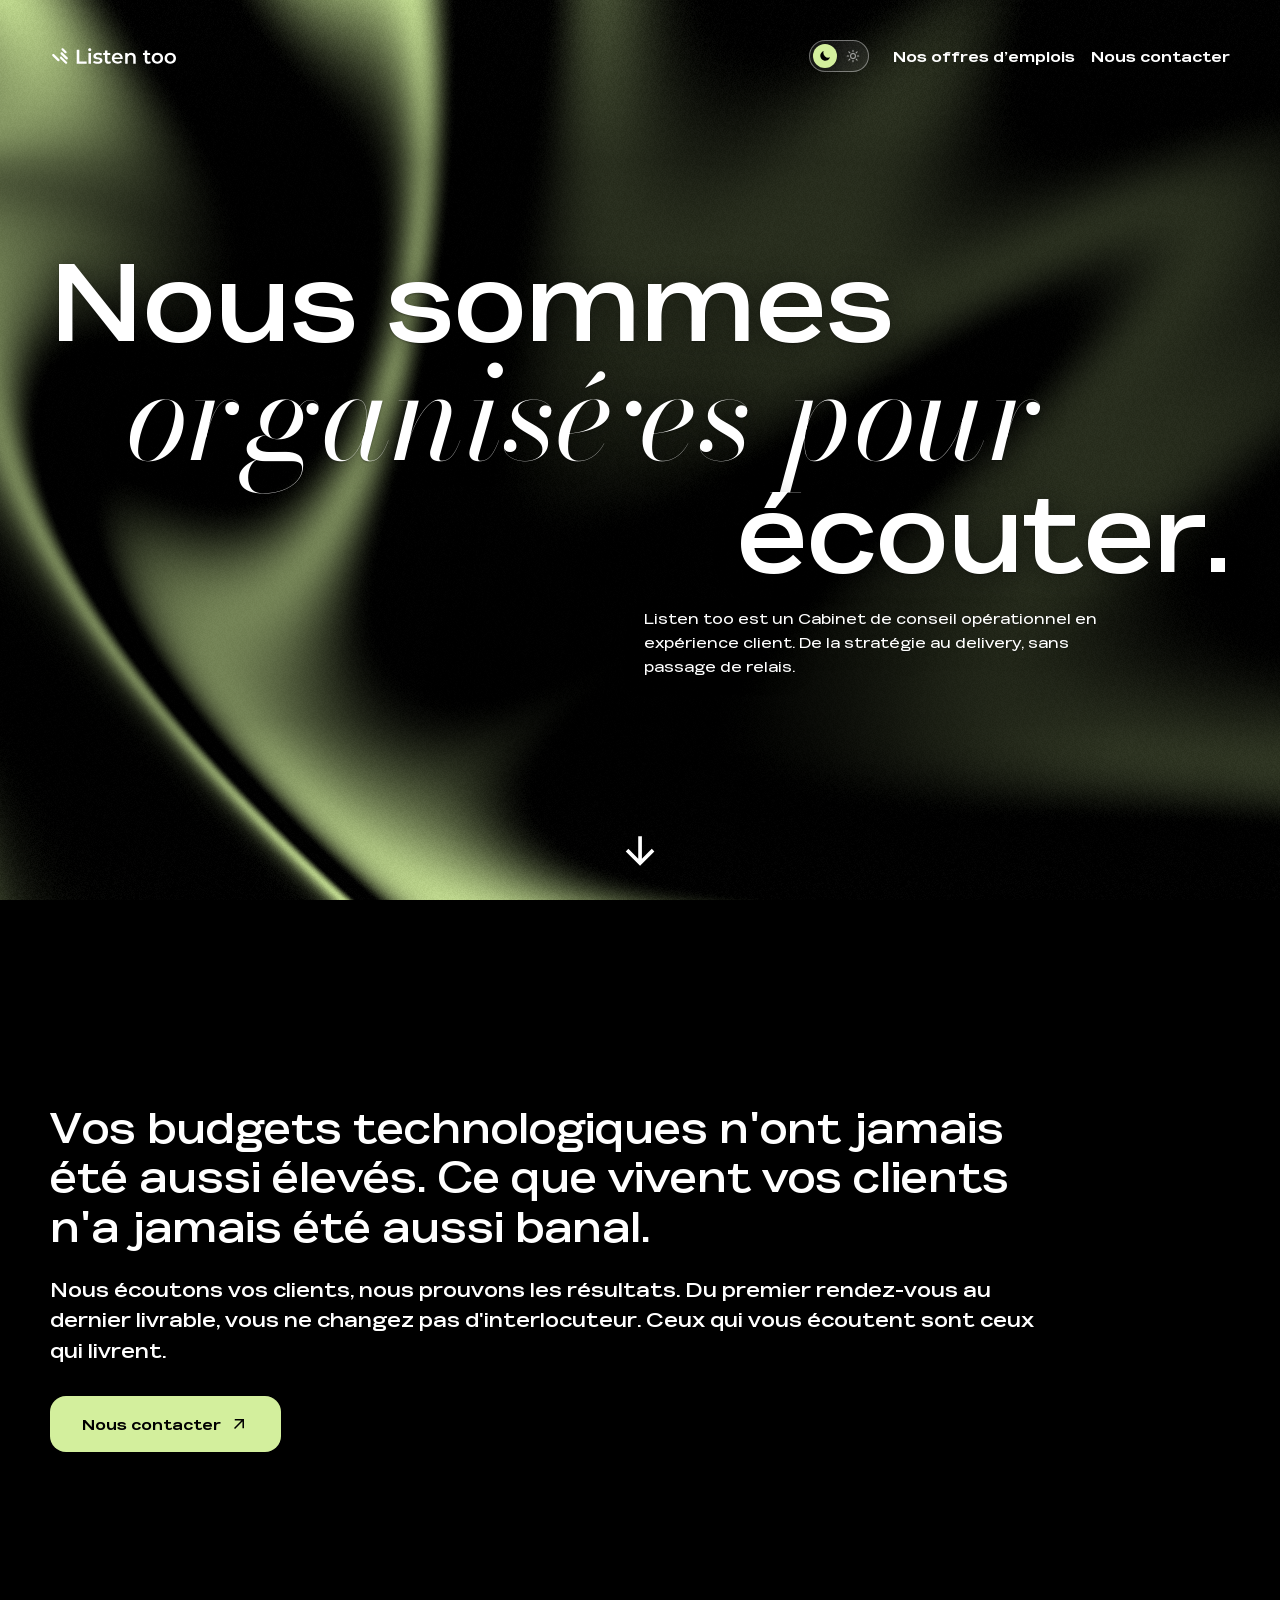
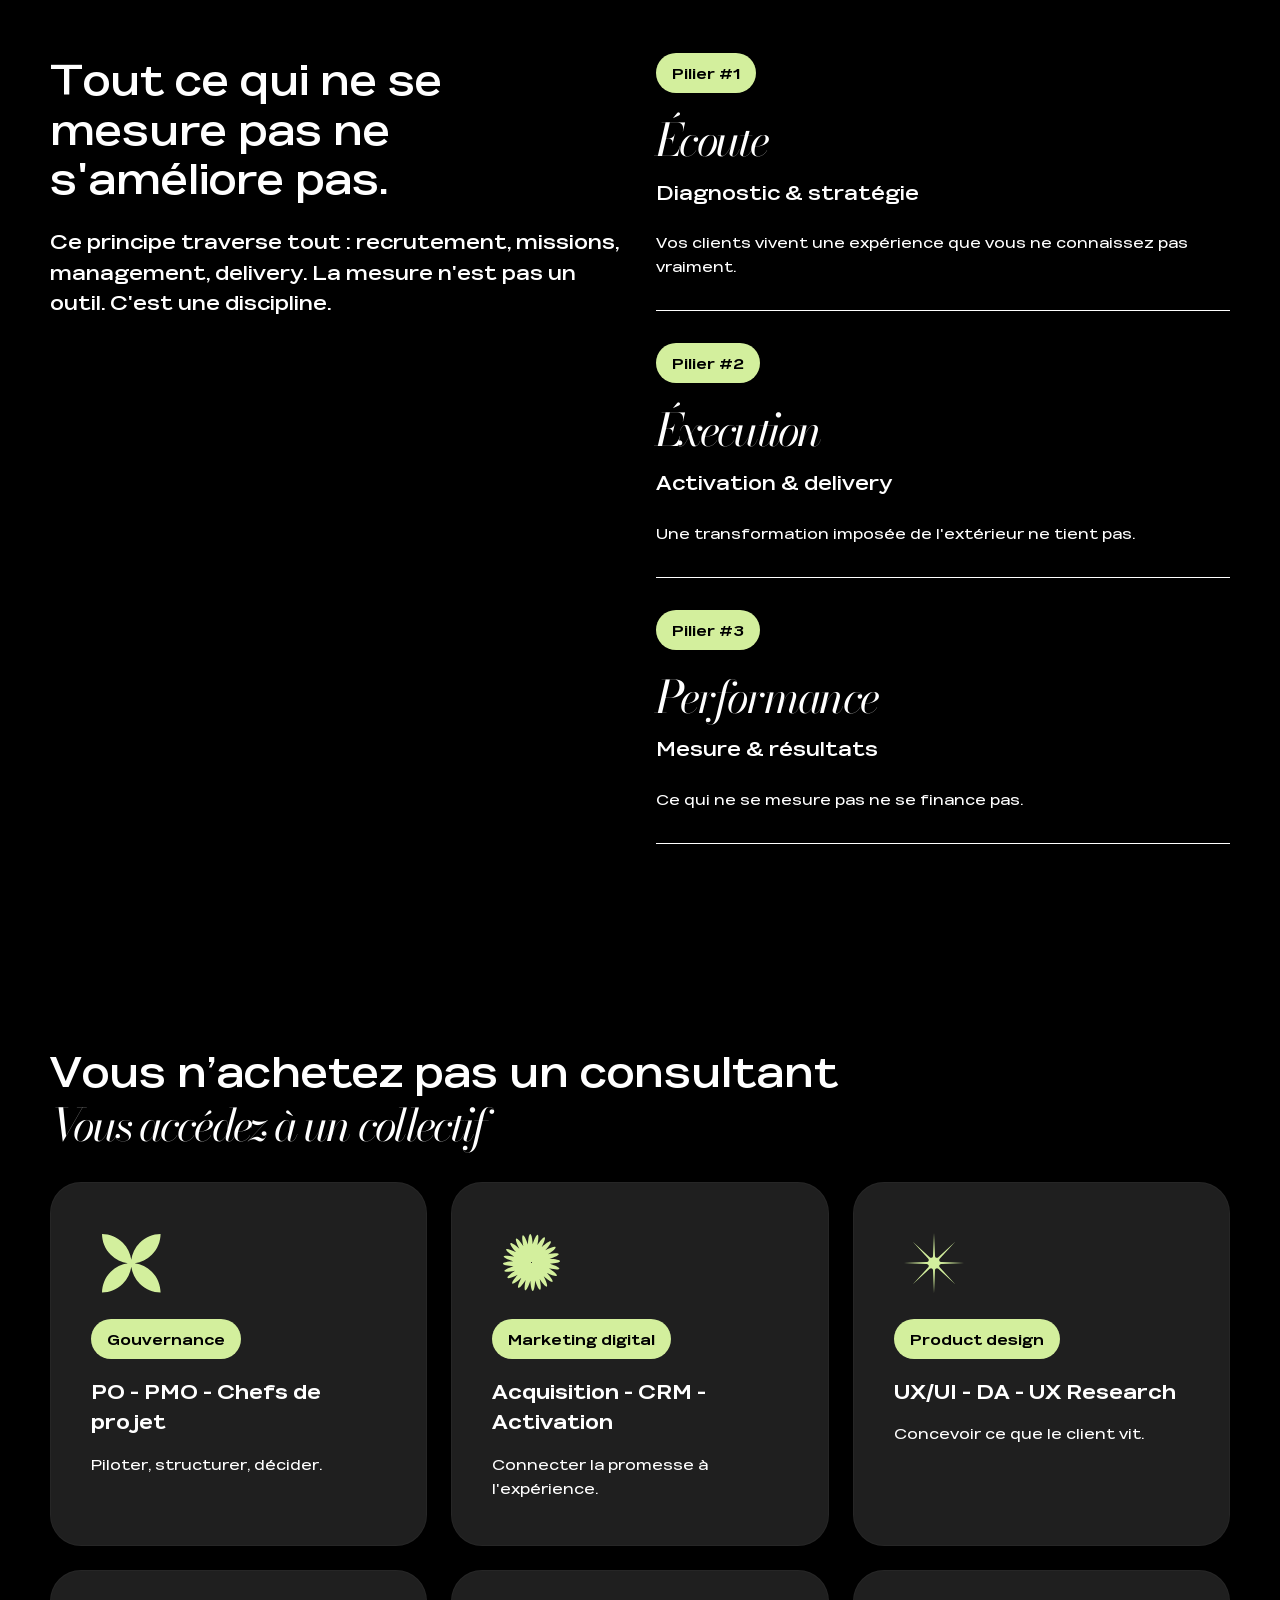
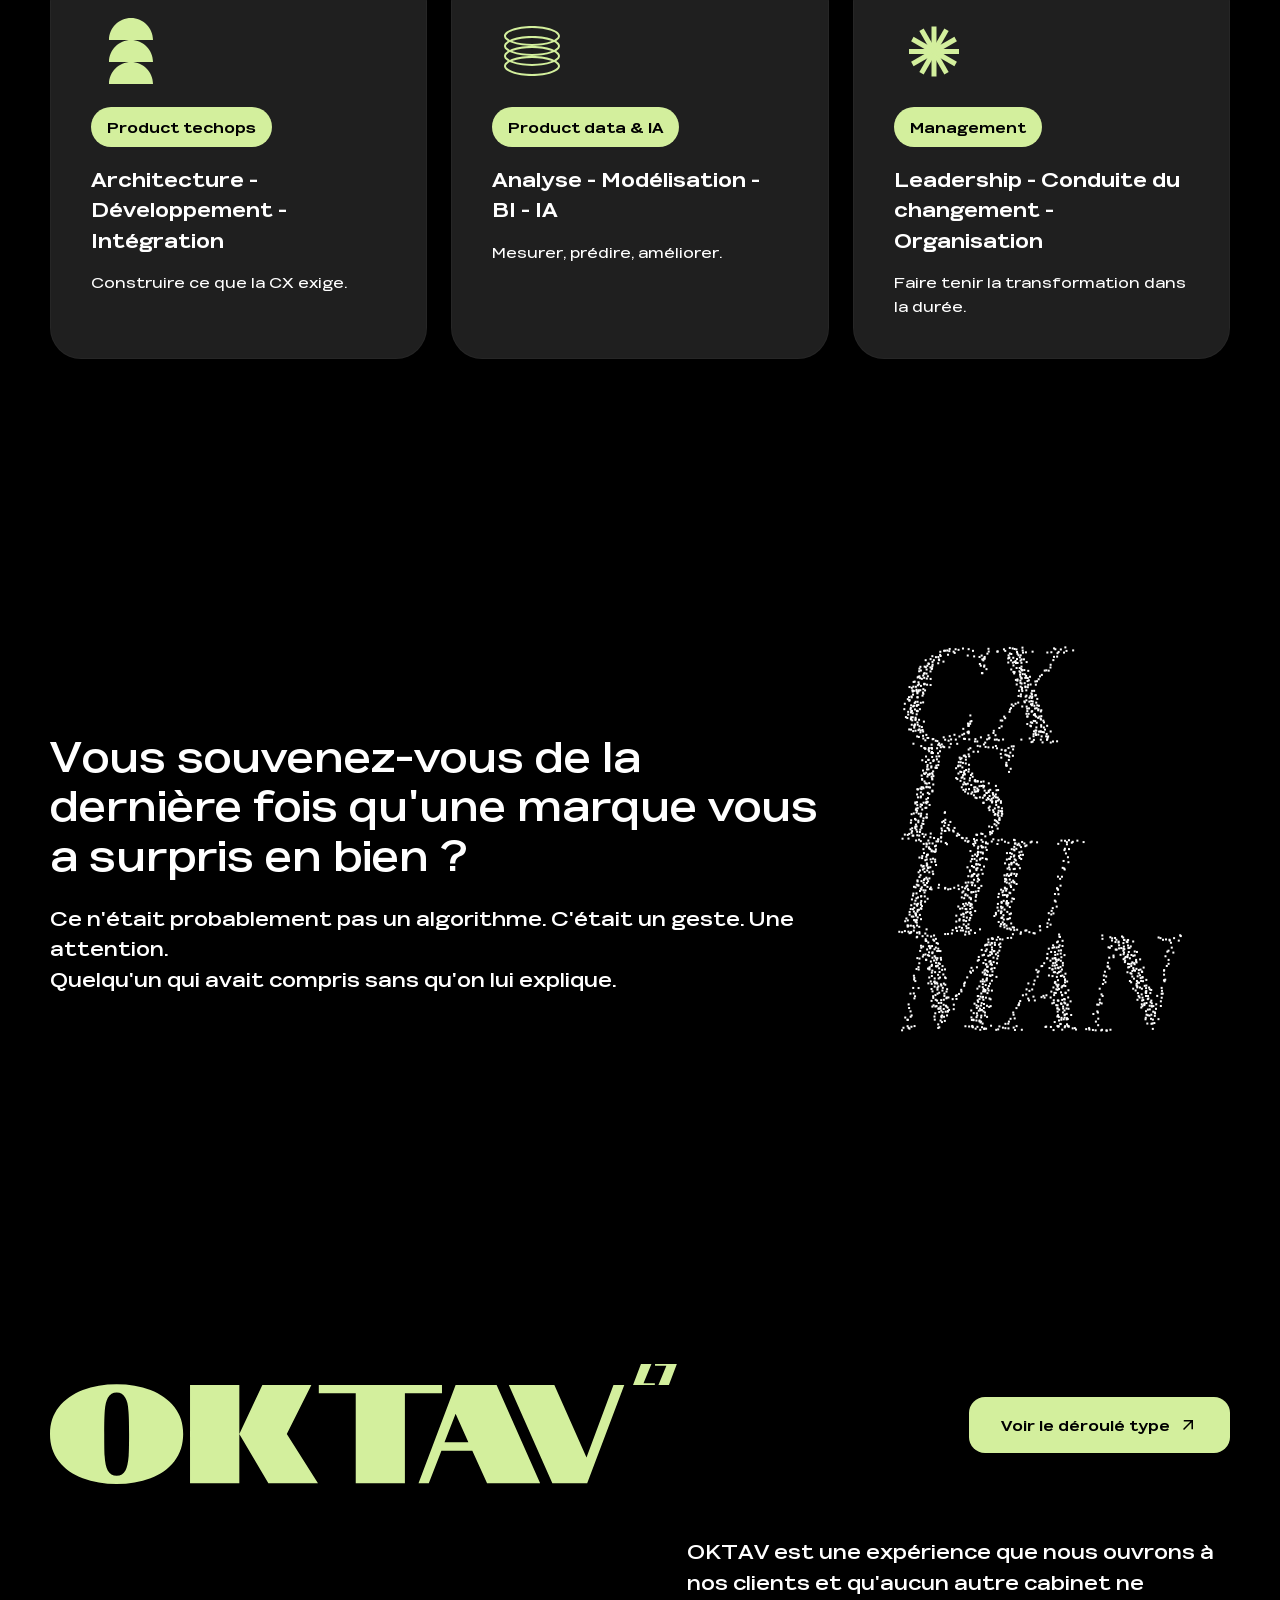
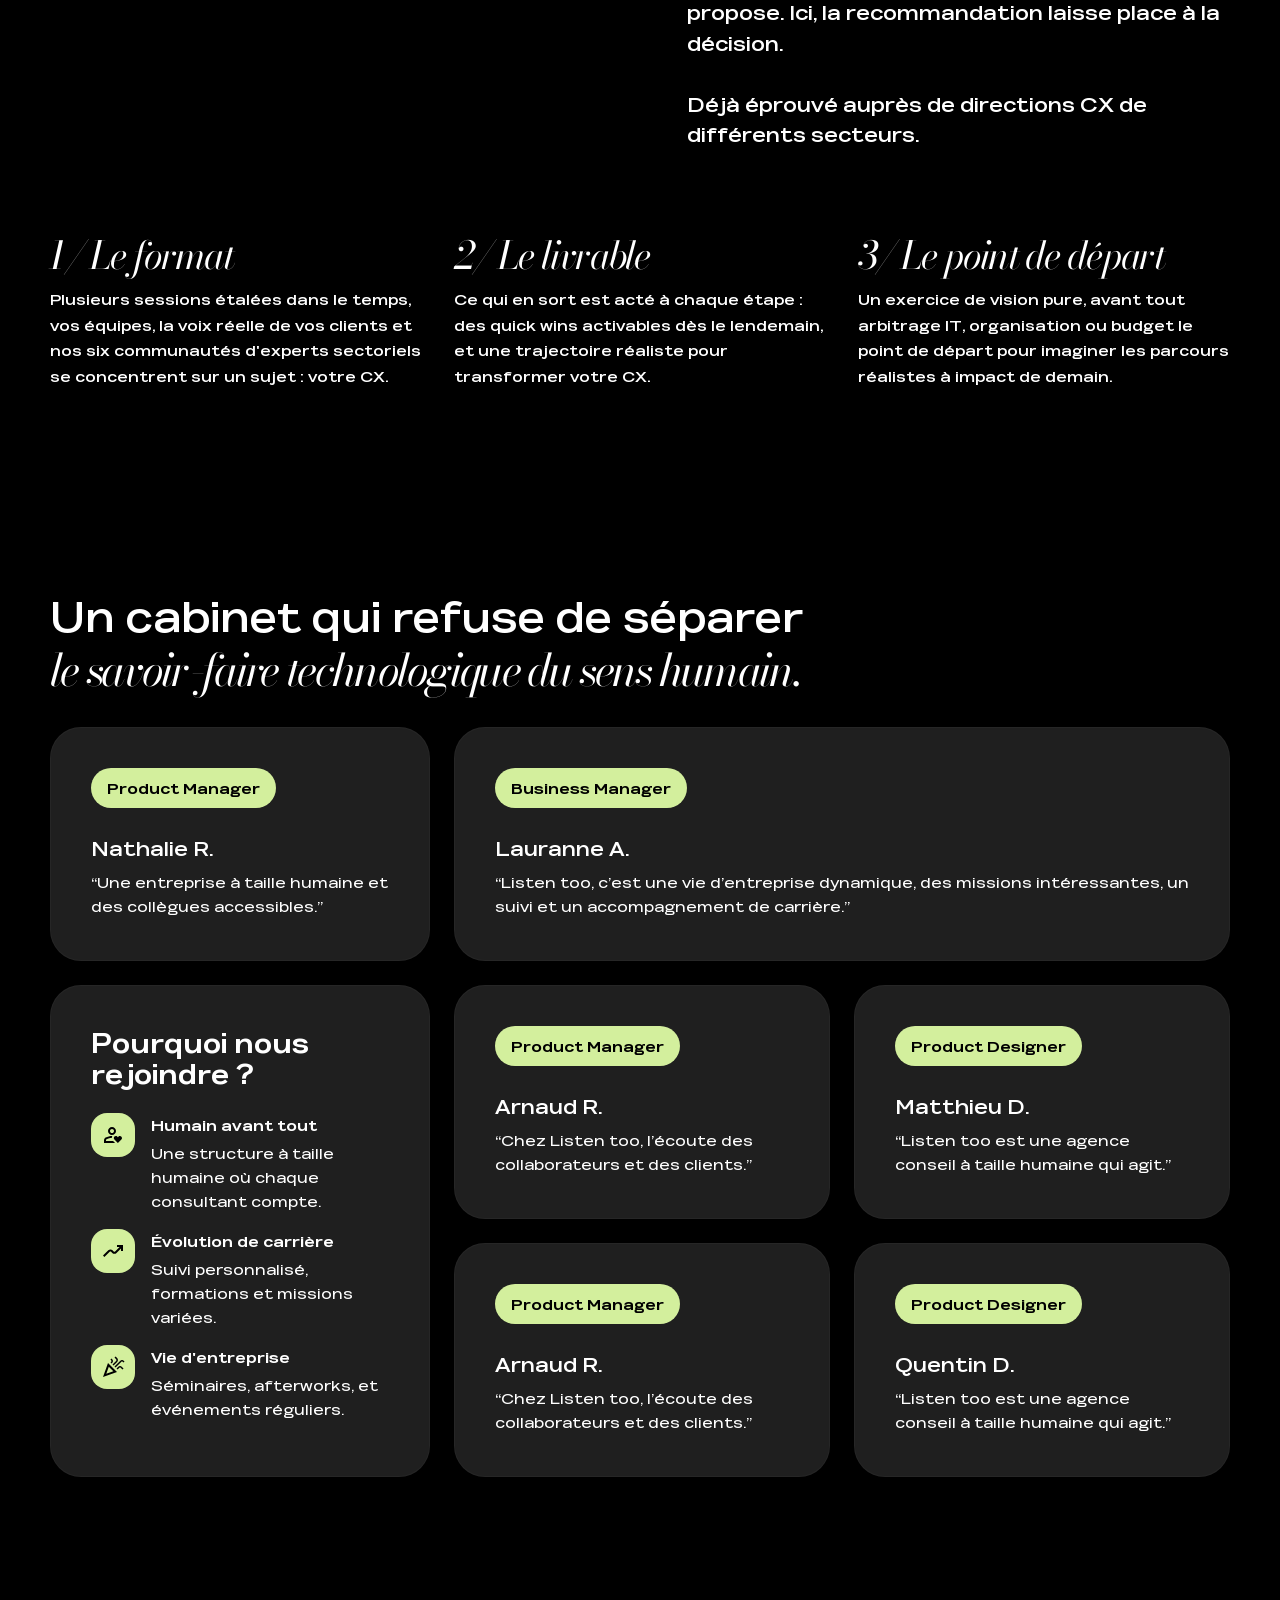
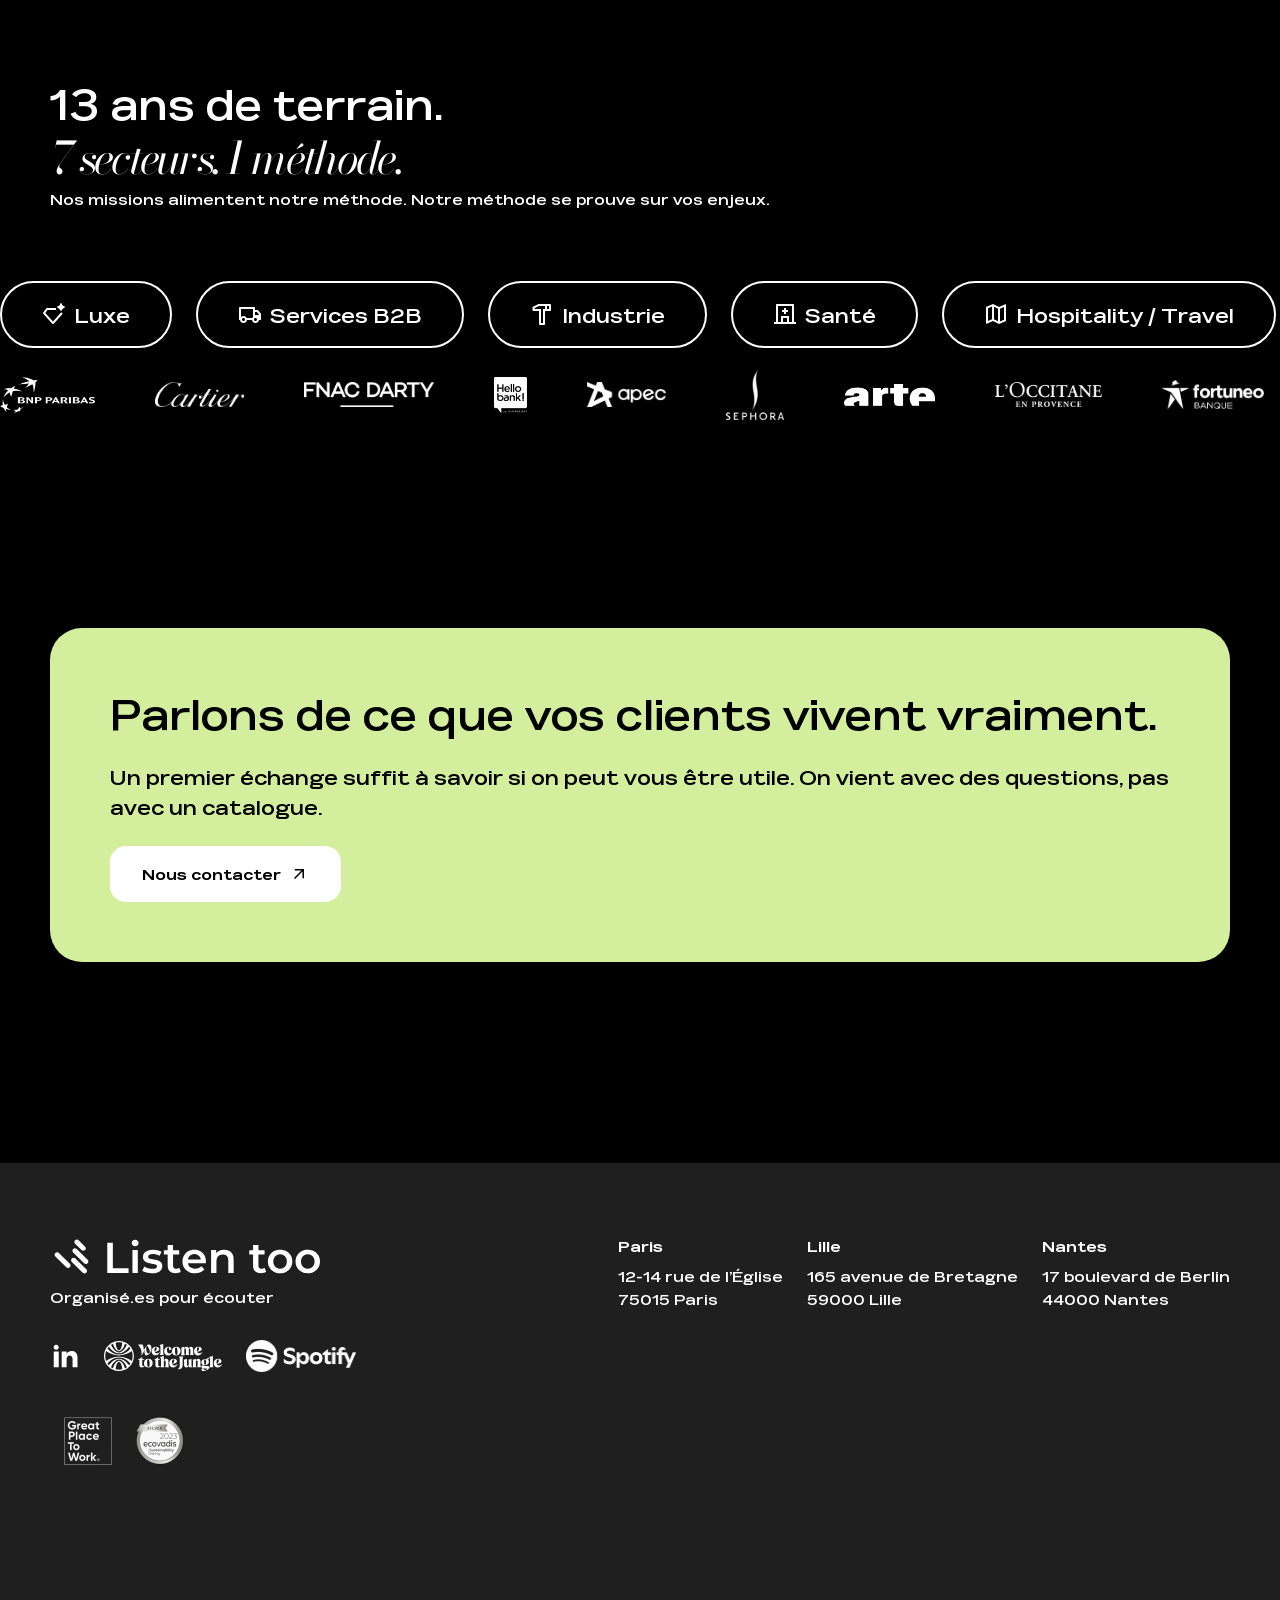
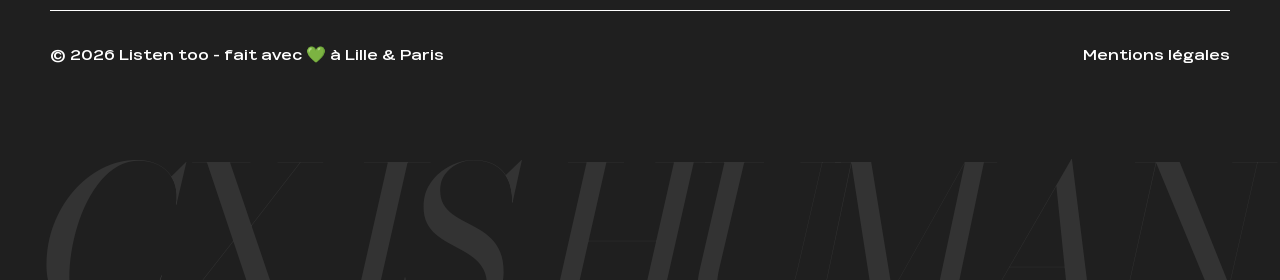
==== index.html @ 0c0cb4a7 "Add dark/light theme switch with a full light theme - Styled switch in the header (role=switch, keyb" ====
<!doctype html>
<html lang="fr">
<head>
  <meta charset="utf-8">
  <meta name="viewport" content="width=device-width, initial-scale=1">
  <title>Listen too — Organisé·es pour écouter</title>
  <meta name="description" content="Listen too est un Cabinet de conseil opérationnel en expérience client. De la stratégie au delivery, sans passage de relais.">
  <meta name="theme-color" content="#000000">

  <link rel="preload" href="assets/fonts/wt-gothic-semi-bold.woff2" as="font" type="font/woff2" crossorigin>
  <link rel="preload" href="assets/fonts/bodoni-moda-italic.woff2" as="font" type="font/woff2" crossorigin>
  <link rel="preload" href="assets/img/hero-bg.webp" as="image">
  <link rel="stylesheet" href="assets/css/style.css">
  <!-- Apply the saved theme before first paint (no flash) -->
  <script>try{var t=localStorage.getItem('theme');if(t)document.documentElement.dataset.theme=t}catch(e){}</script>
</head>
<body>

  <!-- ================= HEADER ================= -->
  <header class="header">
    <div class="container header__inner">
      <a class="header__logo" href="index.html">
        <img src="assets/img/logo.svg" width="126" height="20" alt="Listen too">
      </a>
      <button class="theme-toggle" type="button" role="switch" aria-checked="false" aria-label="Mode jour">
        <span class="theme-toggle__track" aria-hidden="true">
          <svg class="theme-toggle__icon theme-toggle__icon--moon" viewBox="0 0 24 24"><path d="M20.5 14.3A8.5 8.5 0 0 1 9.7 3.5a8.5 8.5 0 1 0 10.8 10.8Z"/></svg>
          <svg class="theme-toggle__icon theme-toggle__icon--sun" viewBox="0 0 24 24"><circle cx="12" cy="12" r="4.2"/><path d="M12 2v2.5M12 19.5V22M2 12h2.5M19.5 12H22M4.9 4.9l1.8 1.8M17.3 17.3l1.8 1.8M4.9 19.1l1.8-1.8M17.3 6.7l1.8-1.8"/></svg>
          <span class="theme-toggle__thumb"></span>
        </span>
      </button>
      <button class="burger" type="button" aria-expanded="false" aria-controls="nav" aria-label="Ouvrir le menu">
        <span></span><span></span>
      </button>
      <nav class="nav" id="nav" aria-label="Navigation principale">
        <a class="nav__link" href="https://www.welcometothejungle.com/fr/companies-v1/listen-too/jobs" target="_blank" rel="noopener">Nos offres d’emplois</a>
        <a class="nav__link" href="contact.html">Nous contacter</a>
      </nav>
    </div>
  </header>

  <main id="top">

    <!-- ================= HERO ================= -->
    <section class="hero">
      <canvas class="hero__canvas" data-liquid-gradient aria-hidden="true"></canvas>
      <div class="container">
        <h1 class="hero__title">
          <span class="hero__line">Nous sommes</span>
          <em class="hero__line hero__line--serif">organisé·es pour</em>
          <span class="hero__line hero__line--end">écouter.</span>
        </h1>
        <p class="hero__text">
          Listen too est un Cabinet de conseil opérationnel en expérience client.
          De la stratégie au delivery, sans passage de relais.
        </p>
      </div>
      <a class="hero__scroll" href="#accroche" aria-label="Faire défiler vers le contenu">
        <img src="assets/img/icons/arrow-down.svg" width="44" height="44" alt="">
      </a>
    </section>

    <!-- ================= ACCROCHE ================= -->
    <section class="section" id="accroche">
      <div class="container">
        <div class="hook">
          <h2 class="title">
            Vos budgets technologiques n'ont jamais été aussi élevés.
            Ce que vivent vos clients n'a jamais été aussi banal.
          </h2>
          <p class="lead">
            Nous écoutons vos clients, nous prouvons les résultats. Du premier rendez-vous
            au dernier livrable, vous ne changez pas d'interlocuteur. Ceux qui vous
            écoutent sont ceux qui livrent.
          </p>
          <a class="btn" href="contact.html">
            Nous contacter
            <img class="btn__icon" src="assets/img/icons/arrow-ne.svg" width="20" height="20" alt="">
          </a>
        </div>
      </div>
    </section>

    <!-- ================= PILIERS ================= -->
    <section class="section">
      <div class="container pillars">
        <div class="pillars__intro">
          <h2 class="title">Tout ce qui ne se mesure pas ne s'améliore pas.</h2>
          <p class="lead">
            Ce principe traverse tout : recrutement, missions, management, delivery.
            La mesure n'est pas un outil. C'est une discipline.
          </p>
        </div>

        <ol class="pillars__list">
          <li class="pillar">
            <span class="badge">Pilier #1</span>
            <h3 class="pillar__name">Écoute</h3>
            <p class="pillar__subtitle">Diagnostic &amp; stratégie</p>
            <p class="pillar__text">Vos clients vivent une expérience que vous ne connaissez pas vraiment.</p>
          </li>
          <li class="pillar">
            <span class="badge">Pilier #2</span>
            <h3 class="pillar__name">Éxecution</h3>
            <p class="pillar__subtitle">Activation &amp; delivery</p>
            <p class="pillar__text">Une transformation imposée de l'extérieur ne tient pas.</p>
          </li>
          <li class="pillar">
            <span class="badge">Pilier #3</span>
            <h3 class="pillar__name">Performance</h3>
            <p class="pillar__subtitle">Mesure &amp; résultats</p>
            <p class="pillar__text">Ce qui ne se mesure pas ne se finance pas.</p>
          </li>
        </ol>
      </div>
    </section>

    <!-- ================= COLLECTIF ================= -->
    <section class="section">
      <div class="container">
        <h2 class="title heading">
          Vous n’achetez pas un consultant
          <em class="serif">Vous accédez à un collectif</em>
        </h2>

        <ul class="roles">
          <li class="card role">
            <img class="role__icon" src="assets/img/icons/role-gouvernance.svg" width="80" height="80" alt="">
            <span class="badge">Gouvernance</span>
            <h3 class="card__title">PO - PMO - Chefs de projet</h3>
            <p class="card__text">Piloter, structurer, décider.</p>
          </li>
          <li class="card role">
            <img class="role__icon" src="assets/img/icons/role-marketing.svg" width="80" height="80" alt="">
            <span class="badge">Marketing digital</span>
            <h3 class="card__title">Acquisition - CRM - Activation</h3>
            <p class="card__text">Connecter la promesse à l'expérience.</p>
          </li>
          <li class="card role">
            <img class="role__icon" src="assets/img/icons/role-design.svg" width="80" height="80" alt="">
            <span class="badge">Product design</span>
            <h3 class="card__title">UX/UI - DA - UX&nbsp;Research</h3>
            <p class="card__text">Concevoir ce que le client vit.</p>
          </li>
          <li class="card role">
            <img class="role__icon" src="assets/img/icons/role-techops.svg" width="80" height="80" alt="">
            <span class="badge">Product techops</span>
            <h3 class="card__title">Architecture - Développement - Intégration</h3>
            <p class="card__text">Construire ce que la CX exige.</p>
          </li>
          <li class="card role">
            <img class="role__icon" src="assets/img/icons/role-data.svg" width="80" height="80" alt="">
            <span class="badge">Product data &amp; IA</span>
            <h3 class="card__title">Analyse - Modélisation - BI - IA</h3>
            <p class="card__text">Mesurer, prédire, améliorer.</p>
          </li>
          <li class="card role">
            <img class="role__icon" src="assets/img/icons/role-management.svg" width="80" height="80" alt="">
            <span class="badge">Management</span>
            <h3 class="card__title">Leadership - Conduite du changement - Organisation</h3>
            <p class="card__text">Faire tenir la transformation dans la durée.</p>
          </li>
        </ul>
      </div>
    </section>

    <!-- ================= CX IS HUMAN ================= -->
    <section class="section">
      <div class="container human">
        <div class="human__content">
          <h2 class="title">Vous souvenez-vous de la dernière fois qu'une marque vous a surpris en bien ?</h2>
          <p class="lead">
            Ce n'était probablement pas un algorithme. C'était un geste. Une attention.<br>
            Quelqu'un qui avait compris sans qu'on lui explique.
          </p>
        </div>
        <div class="human__visual" data-text-particles="CX\nIS\nHU\nMAN" role="img" aria-label="CX is human">
          <img src="assets/img/cx-is-human.webp" width="330" height="467" alt="" loading="lazy">
        </div>
      </div>
    </section>

    <!-- ================= OKTAV ================= -->
    <section class="section">
      <div class="container oktav">
        <div class="oktav__head">
          <h2 class="oktav__logo">
            <img src="assets/img/oktav.svg" width="627" height="121" alt="OKTAV">
          </h2>
          <a class="btn" href="contact.html?motif=oktav">
            Voir le déroulé type
            <img class="btn__icon" src="assets/img/icons/arrow-ne.svg" width="20" height="20" alt="">
          </a>
        </div>

        <div class="oktav__intro lead">
          <p>
            OKTAV est une expérience que nous ouvrons à nos clients et qu'aucun autre
            cabinet ne propose. Ici, la recommandation laisse place à la décision.
          </p>
          <p>Déjà éprouvé auprès de directions CX de différents secteurs.</p>
        </div>

        <ol class="steps">
          <li>
            <h3 class="step__title">1/ Le format</h3>
            <p class="step__text">Plusieurs sessions étalées dans le temps, vos équipes, la voix réelle de vos clients et nos six communautés d'experts sectoriels se concentrent sur un sujet : votre CX.</p>
          </li>
          <li>
            <h3 class="step__title">2/ Le livrable</h3>
            <p class="step__text">Ce qui en sort est acté à chaque étape : des quick wins activables dès le lendemain, et une trajectoire réaliste pour transformer votre CX.</p>
          </li>
          <li>
            <h3 class="step__title">3/ Le point de départ</h3>
            <p class="step__text">Un exercice de vision pure, avant tout arbitrage IT, organisation ou budget le point de départ pour imaginer les parcours réalistes à impact de demain.</p>
          </li>
        </ol>
      </div>
    </section>

    <!-- ================= ÉQUIPE ================= -->
    <section class="section" id="rejoindre">
      <div class="container">
        <h2 class="title heading">
          Un cabinet qui refuse de séparer
          <em class="serif">le savoir-faire technologique du sens humain.</em>
        </h2>

        <div class="team">
          <figure class="card quote">
            <span class="badge">Product Manager</span>
            <figcaption class="card__title">Nathalie R.</figcaption>
            <blockquote class="card__text">“Une entreprise à taille humaine et des collègues accessibles.”</blockquote>
          </figure>

          <figure class="card quote team__wide">
            <span class="badge">Business Manager</span>
            <figcaption class="card__title">Lauranne A.</figcaption>
            <blockquote class="card__text">“Listen too, c’est une vie d’entreprise dynamique, des missions intéressantes, un suivi et un accompagnement de carrière.”</blockquote>
          </figure>

          <article class="card join team__tall">
            <h3 class="join__title">Pourquoi nous rejoindre ?</h3>
            <ul class="join__list">
              <li class="join__item">
                <img class="join__icon" src="assets/img/icons/join-human.svg" width="44" height="44" alt="">
                <div>
                  <p class="join__label">Humain avant tout</p>
                  <p class="card__text">Une structure à taille humaine où chaque consultant compte.</p>
                </div>
              </li>
              <li class="join__item">
                <img class="join__icon" src="assets/img/icons/join-evolution.svg" width="44" height="44" alt="">
                <div>
                  <p class="join__label">Évolution de carrière</p>
                  <p class="card__text">Suivi personnalisé, formations et missions variées.</p>
                </div>
              </li>
              <li class="join__item">
                <img class="join__icon" src="assets/img/icons/join-fiesta.svg" width="44" height="44" alt="">
                <div>
                  <p class="join__label">Vie d'entreprise</p>
                  <p class="card__text">Séminaires, afterworks, et événements réguliers.</p>
                </div>
              </li>
            </ul>
          </article>

          <figure class="card quote">
            <span class="badge">Product Manager</span>
            <figcaption class="card__title">Arnaud R.</figcaption>
            <blockquote class="card__text">“Chez Listen too, l’écoute des collaborateurs et des clients.”</blockquote>
          </figure>

          <figure class="card quote">
            <span class="badge">Product Designer</span>
            <figcaption class="card__title">Matthieu D.</figcaption>
            <blockquote class="card__text">“Listen too est une agence conseil à taille humaine qui agit.”</blockquote>
          </figure>

          <figure class="card quote">
            <span class="badge">Product Manager</span>
            <figcaption class="card__title">Arnaud R.</figcaption>
            <blockquote class="card__text">“Chez Listen too, l’écoute des collaborateurs et des clients.”</blockquote>
          </figure>

          <figure class="card quote">
            <span class="badge">Product Designer</span>
            <figcaption class="card__title">Quentin D.</figcaption>
            <blockquote class="card__text">“Listen too est une agence conseil à taille humaine qui agit.”</blockquote>
          </figure>
        </div>
      </div>
    </section>

    <!-- ================= RÉFÉRENCES ================= -->
    <section class="section">
      <div class="container">
        <h2 class="title">
          13 ans de terrain.
          <em class="serif">7 secteurs. 1 méthode.</em>
        </h2>
        <p class="refs__text">Nos missions alimentent notre méthode. Notre méthode se prouve sur vos enjeux.</p>
      </div>

      <div class="marquee refs__sectors" data-marquee>
        <ul class="marquee__track" aria-label="Secteurs">
          <li class="chip"><img src="assets/img/icons/sector-luxe.svg" width="24" height="24" alt="">Luxe</li>
          <li class="chip"><img src="assets/img/icons/sector-b2b.svg" width="24" height="24" alt="">Services B2B</li>
          <li class="chip"><img src="assets/img/icons/sector-industrie.svg" width="24" height="24" alt="">Industrie</li>
          <li class="chip"><img src="assets/img/icons/sector-sante.svg" width="24" height="24" alt="">Santé</li>
          <li class="chip"><img src="assets/img/icons/sector-hospitality.svg" width="24" height="24" alt="">Hospitality / Travel</li>
          <li class="chip"><img src="assets/img/icons/sector-retail.svg" width="24" height="24" alt="">Retail</li>
          <li class="chip"><img src="assets/img/icons/sector-banque.svg" width="24" height="24" alt="">Banque &amp; Assurance</li>
        </ul>
      </div>

      <div class="marquee marquee--reverse refs__clients" data-marquee>
        <ul class="marquee__track" aria-label="Ils nous font confiance">
          <li><img src="assets/img/clients/bnp-paribas.webp" width="95" height="36" alt="BNP Paribas"></li>
          <li><img src="assets/img/clients/cartier.webp" width="89" height="25" alt="Cartier"></li>
          <li><img src="assets/img/clients/fnac-darty.webp" width="130" height="25" alt="Fnac Darty"></li>
          <li><img src="assets/img/clients/hello-bank.webp" width="33" height="36" alt="Hello bank!"></li>
          <li><img src="assets/img/clients/apec.webp" width="79" height="25" alt="Apec"></li>
          <li><img src="assets/img/clients/sephora.webp" width="58" height="50" alt="Sephora"></li>
          <li><img src="assets/img/clients/arte.webp" width="91" height="22" alt="Arte"></li>
          <li><img src="assets/img/clients/loccitane.webp" width="107" height="25" alt="L’Occitane en Provence"></li>
          <li><img src="assets/img/clients/fortuneo.webp" width="102" height="29" alt="Fortuneo"></li>
          <li><img src="assets/img/clients/engie.webp" width="80" height="28" alt="Engie"></li>
          <li><img src="assets/img/clients/macif.webp" width="41" height="39" alt="Macif"></li>
          <li><img src="assets/img/clients/leroy-merlin.webp" width="60" height="36" alt="Leroy Merlin"></li>
          <li><img src="assets/img/clients/sncf-connect.webp" width="100" height="31" alt="SNCF Connect"></li>
          <li><img src="assets/img/clients/boulanger.webp" width="125" height="17" alt="Boulanger"></li>
          <li><img src="assets/img/clients/accor.webp" width="59" height="48" alt="Accor"></li>
          <li><img src="assets/img/clients/decathlon.webp" width="161" height="24" alt="Decathlon"></li>
        </ul>
      </div>
    </section>

    <!-- ================= CONTACT ================= -->
    <section class="section" id="contact">
      <div class="container">
        <div class="contact">
          <h2 class="title">Parlons de ce que vos clients vivent vraiment.</h2>
          <p class="lead">
            Un premier échange suffit à savoir si on peut vous être utile.
            On vient avec des questions, pas avec un catalogue.
          </p>
          <a class="btn btn--light" href="contact.html">
            Nous contacter
            <img class="btn__icon" src="assets/img/icons/arrow-ne.svg" width="20" height="20" alt="">
          </a>
        </div>
      </div>
    </section>

  </main>

  <!-- ================= FOOTER ================= -->
  <footer class="footer">
    <div class="container">
      <div class="footer__top">
        <div class="footer__brand">
          <div>
            <a href="index.html"><img src="assets/img/logo.svg" width="270" height="43" alt="Listen too"></a>
            <p class="footer__slogan">Organisé.es pour écouter</p>
          </div>

          <ul class="footer__partners">
            <li><a href="https://www.linkedin.com/" aria-label="LinkedIn"><img src="assets/img/icons/linkedin.svg" width="30" height="30" alt=""></a></li>
            <li><a href="https://www.welcometothejungle.com/fr/companies-v1/listen-too/jobs" target="_blank" rel="noopener" aria-label="Welcome to the Jungle"><img src="assets/img/icons/wttj.svg" width="118" height="30" alt=""></a></li>
            <li><a href="https://open.spotify.com/" aria-label="Spotify"><img src="assets/img/spotify.webp" width="110" height="31" alt=""></a></li>
          </ul>

          <ul class="footer__labels" aria-label="Labels">
            <li><img src="assets/img/label-gptw.webp" width="74" height="74" alt="Great Place To Work"></li>
            <li><img src="assets/img/label-ecovadis.webp" width="48" height="48" alt="EcoVadis Silver 2023"></li>
          </ul>
        </div>

        <ul class="footer__offices">
          <li>
            <h3 class="footer__city">Paris</h3>
            <address>12-14 rue de l’Église<br>75015 Paris</address>
          </li>
          <li>
            <h3 class="footer__city">Lille</h3>
            <address>165 avenue de Bretagne<br>59000 Lille</address>
          </li>
          <li>
            <h3 class="footer__city">Nantes</h3>
            <address>17 boulevard de Berlin<br>44000 Nantes</address>
          </li>
        </ul>
      </div>

      <div class="footer__bottom">
        <p>© 2026 Listen too - fait avec 💚 à Lille &amp; Paris</p>
        <a href="mentions-legales.html">Mentions légales</a>
      </div>
    </div>

    <p class="footer__giant" aria-hidden="true">CX IS HUMAN</p>
  </footer>

  <script src="assets/js/vendor/lenis.min.js" defer></script>
  <script src="assets/js/motion.js" defer></script>
  <script src="assets/js/theme.js" defer></script>
  <script src="assets/js/main.js" defer></script>
  <script src="assets/js/liquid-gradient.js" defer></script>
  <script src="assets/js/text-particles.js" defer></script>
</body>
</html>
---- assets/css/style.css ----
/* ==========================================================================
   Listen too — styles
   Values come from the Figma file (1440px desktop frame, 1180px content).
   ========================================================================== */

/* ---------- Fonts ----------
   Design fonts: "WT Gothic" (sans) & "Didot" Italic (serif).
   Didot ships with macOS; Bodoni Moda (italic) is the self-hosted fallback. */
@font-face {
  font-family: "WT Gothic";
  src: url("../fonts/wt-gothic-medium.woff2") format("woff2");
  font-weight: 500;
  font-style: normal;
  font-display: swap;
}

@font-face {
  font-family: "WT Gothic";
  src: url("../fonts/wt-gothic-semi-bold.woff2") format("woff2");
  font-weight: 600;
  font-style: normal;
  font-display: swap;
}

@font-face {
  font-family: "WT Gothic";
  src: url("../fonts/wt-gothic-bold.woff2") format("woff2");
  font-weight: 700;
  font-style: normal;
  font-display: swap;
}

@font-face {
  font-family: "Bodoni Moda";
  src: url("../fonts/bodoni-moda-italic.woff2") format("woff2");
  font-weight: 400 900;
  font-style: italic;
  font-display: swap;
}

/* ---------- Tokens ----------
   Dark ("nuit") is the default theme; light ("jour") overrides the color
   tokens below. The theme is set on <html data-theme> (see theme.js). */
:root {
  color-scheme: dark;

  --c-bg: #000;
  --c-surface: #1f1f1f;          /* cards */
  --c-panel: #000;               /* contact card */
  --c-footer: #1f1f1f;
  --c-border: rgba(255, 255, 255, .03);
  --c-text: #fff;
  --c-accent: #d3ef9d;
  --c-ink: #000;                 /* text on accent */
  --c-focus: var(--c-accent);
  --c-link-hover: var(--c-accent);
  --c-giant: rgba(255, 255, 255, .09);

  /* form */
  --c-field: #1f1f1f;
  --c-field-border: #8c8c8c;     /* 6.2:1 on the panel, 4.9:1 on the field */
  --c-field-hover: #b3b3b3;
  --c-placeholder: #a8a8a8;      /* 6.9:1 on the field */
  --c-error: #ff8a80;            /* 9.2:1 on the panel */
  --select-arrow: url("data:image/svg+xml,%3Csvg xmlns='http://www.w3.org/2000/svg' width='12' height='8' fill='none' stroke='%23fff' stroke-width='1.6' stroke-linecap='round' stroke-linejoin='round'%3E%3Cpath d='M1 1.5 6 6.5l5-5'/%3E%3C/svg%3E");

  /* hero readability */
  --hero-scrim:
    radial-gradient(ellipse 40% 26% at 58% 75%, rgb(0 0 0 / .45), transparent 80%),
    linear-gradient(rgb(0 0 0 / .1), rgb(0 0 0 / .45) 18%, rgb(0 0 0 / .45) 80%, rgb(0 0 0 / .1));
  --hero-scrim-mobile: linear-gradient(to top, rgb(0 0 0 / .7) 15%, rgb(0 0 0 / .45) 55%, transparent 85%);
  --hero-shadow: 0 1px 2px rgb(0 0 0 / .35), 0 2px 28px rgb(0 0 0 / .45);

  /* monochrome artwork is exported white (dark theme) or lime */
  --img-mono: none;              /* white logos & icons */
  --img-lime: none;              /* lime artwork (OKTAV, role icons) */

  --f-sans: "WT Gothic", system-ui, sans-serif;
  --f-serif: "Didot", "Bodoni Moda", "Bodoni 72", serif;

  --container: 1180px;
  --gutter: 20px;
  --section-gap: calc(clamp(96px, 11.8vw, 170px) + 50px);
  --gap: 24px;
  --radius-card: 31px;
  --radius-btn: 16px;

  --fs-hero: clamp(2.25rem, 8.9vw, 8rem);        /* 128px */
  --fs-h2: clamp(2rem, 3.5vw, 3.125rem);          /* 50px  */
  --fs-h3: clamp(1.5rem, 2.25vw, 2rem);           /* 32px  */
  --fs-lead: clamp(1.125rem, 1.7vw, 1.5rem);      /* 24px  */
  --fs-body: 1rem;                                 /* 16px  */

  --ease: cubic-bezier(.2, .7, .2, 1);
}

/* Light theme ("jour") — contrasts checked for WCAG AA */
:root[data-theme="light"] {
  color-scheme: light;

  --c-bg: #f4f4ef;
  --c-surface: #fff;
  --c-panel: #fff;
  --c-footer: #e8e8e1;
  --c-border: rgba(0, 0, 0, .08);
  --c-text: #111;                /* 17.5:1 on the background */
  --c-focus: #111;
  --c-link-hover: #4a6310;       /* 6.3:1 on the background */
  --c-giant: rgba(0, 0, 0, .06);

  --c-field: #f4f4ef;
  --c-field-border: #767676;     /* 4.5:1 on the panel, 4.1:1 on the field */
  --c-field-hover: #4d4d4d;
  --c-placeholder: #666;         /* 5.2:1 on the field */
  --c-error: #b3261e;            /* 6.5:1 on the panel */
  --select-arrow: url("data:image/svg+xml,%3Csvg xmlns='http://www.w3.org/2000/svg' width='12' height='8' fill='none' stroke='%23111' stroke-width='1.6' stroke-linecap='round' stroke-linejoin='round'%3E%3Cpath d='M1 1.5 6 6.5l5-5'/%3E%3C/svg%3E");

  /* dark text reads on the whole light gradient: no scrim needed */
  --hero-scrim: none;
  --hero-scrim-mobile: none;
  --hero-shadow: none;

  --img-mono: invert(1);         /* white → black */
  --img-lime: brightness(0);     /* lime → black (lime is unreadable on light) */
}

/* Artwork exported in white or lime adapts to the theme (see --img-* tokens) */
.header__logo img,
.footer__brand a > img,
.footer__partners img,
.footer__labels li:first-child img,
.chip img,
.refs__clients img,
.hero__scroll img,
.human__visual > img { filter: var(--img-mono); }

.oktav__logo img,
.role__icon { filter: var(--img-lime); }

[data-theme="light"] .hero { background-image: none; } /* the fallback image is dark */

/* Smooth color change while switching theme (class set briefly by theme.js) */
.theme-transition,
.theme-transition *,
.theme-transition *::before,
.theme-transition *::after {
  transition: background-color .4s ease, color .4s ease, border-color .4s ease, fill .4s ease, filter .4s ease !important;
}

/* ---------- Reset ---------- */
*,
*::before,
*::after { box-sizing: border-box; }

* { margin: 0; padding: 0; }

html { overflow-x: clip; -webkit-text-size-adjust: 100%; }
html:not(.lenis) { scroll-behavior: smooth; }  /* Lenis handles it when active */

/* Lenis (smooth scroll) */
html.lenis,
html.lenis body { height: auto; }
.lenis.lenis-stopped { overflow: clip; }
.lenis.lenis-smooth iframe { pointer-events: none; }

body {
  min-height: 100vh;
  background: var(--c-bg);
  color: var(--c-text);
  font-family: var(--f-sans);
  font-size: var(--fs-body);
  font-weight: 600;
  line-height: 1.4;
  -webkit-font-smoothing: antialiased;
  overflow-x: clip;
}

img { display: block; max-width: 100%; height: auto; }
ul, ol { list-style: none; }
a { color: inherit; text-decoration: none; }
em { font-style: normal; }
address { font-style: normal; }

:focus-visible { outline: 2px solid var(--c-focus); outline-offset: 3px; }

/* Lime blocks: the lime focus ring would be invisible there */
.contact :focus-visible { outline-color: var(--c-ink); }

/* ---------- Layout ---------- */
.container {
  width: 100%;
  max-width: calc(var(--container) + var(--gutter) * 2);
  margin-inline: auto;
  padding-inline: var(--gutter);
}

.section { padding-top: var(--section-gap); }

/* ---------- Typography ---------- */
.title {
  font-size: var(--fs-h2);
  font-weight: 600;
  line-height: 1.1;
}

.serif {
  display: block;
  font-family: var(--f-serif);
  font-style: italic;
  font-weight: 400;
  line-height: 1.4;
  letter-spacing: -.06em;
}

.lead {
  font-size: var(--fs-lead);
  line-height: 1.4;
}

.heading { margin-bottom: 25px; }

/* ---------- Components ---------- */
.btn {
  display: inline-flex;
  align-items: center;
  gap: 8px;
  padding: 16px 32px;
  border-radius: var(--radius-btn);
  background: var(--c-accent);
  color: var(--c-ink);
  font-weight: 700;
  line-height: 24px;
  white-space: nowrap;
  transition: transform .3s var(--ease), filter .3s var(--ease);
}

.btn:hover { transform: translateY(-2px); filter: brightness(1.06); }
.btn--light { background: #fff; }

.btn__icon { width: 20px; height: 20px; transition: transform .3s var(--ease); }
.btn:hover .btn__icon { transform: translate(2px, -2px); }

.badge {
  display: inline-block;
  align-self: flex-start;
  padding: 8px 16px;
  border-radius: 32px;
  background: var(--c-accent);
  color: var(--c-ink);
  font-weight: 700;
  line-height: 24px;
  white-space: nowrap;
}

.card {
  display: flex;
  flex-direction: column;
  gap: 16px;
  padding: 40px;
  border: 1px solid var(--c-border);
  border-radius: var(--radius-card);
  background: var(--c-surface);
}

.card__title { font-size: var(--fs-lead); line-height: 1.4; }
.card__text { font-weight: 500; line-height: 24px; }

/* ==========================================================================
   Header
   ========================================================================== */
.header {
  position: absolute;
  inset: 0 0 auto;
  z-index: 10;
  padding-top: 40px;
}

.header__inner {
  display: flex;
  align-items: center;
  gap: 24px;
}

.header__logo { margin-right: auto; }
.header__logo img { width: 126px; }

/* Theme switch (nuit / jour) — wired by assets/js/theme.js */
.theme-toggle {
  position: relative;
  z-index: 2;                    /* stays usable above the mobile menu */
  flex: none;
  margin: -4px;
  padding: 4px;
  border: 0;
  border-radius: 999px;
  background: none;
  color: var(--c-text);
  cursor: pointer;
}

.theme-toggle__track {
  position: relative;
  display: flex;
  align-items: center;
  justify-content: space-between;
  width: 60px;
  height: 32px;
  padding: 0 8px;
  border: 1px solid color-mix(in srgb, var(--c-text) 40%, transparent);
  border-radius: 999px;
  background: color-mix(in srgb, var(--c-text) 8%, transparent);
  transition: border-color .3s;
}

.theme-toggle:hover .theme-toggle__track { border-color: var(--c-text); }

.theme-toggle__thumb {
  position: absolute;
  top: 3px;
  left: 3px;
  width: 24px;
  height: 24px;
  border-radius: 50%;
  background: var(--c-accent);
  box-shadow: 0 2px 8px rgb(0 0 0 / .3);
  transition: translate .5s var(--ease);
}

.theme-toggle[aria-checked="true"] .theme-toggle__thumb { translate: 28px 0; }

.theme-toggle__icon {
  position: relative;
  z-index: 1;                    /* above the thumb */
  width: 14px;
  height: 14px;
  fill: none;
  stroke: currentColor;
  stroke-width: 1.8;
  stroke-linecap: round;
  opacity: .6;
  transition: color .3s, opacity .3s, rotate .6s var(--ease);
}

.theme-toggle__icon--moon { fill: currentColor; stroke: none; }

/* The active icon sits inside the lime thumb */
.theme-toggle[aria-checked="false"] .theme-toggle__icon--moon,
.theme-toggle[aria-checked="true"] .theme-toggle__icon--sun {
  color: var(--c-ink);
  opacity: 1;
}

.theme-toggle[aria-checked="true"] .theme-toggle__icon--sun { rotate: 90deg; }

.nav { display: flex; gap: 16px; }

.nav__link {
  position: relative;
  font-weight: 700;
  line-height: 24px;
}

.nav__link::after {
  content: "";
  position: absolute;
  inset: auto 0 0;
  height: 1px;
  background: currentColor;
  transform: scaleX(0);
  transform-origin: right;
  transition: transform .3s var(--ease);
}

.nav__link:hover::after { transform: scaleX(1); transform-origin: left; }

/* Burger (mobile only) — toggled by assets/js/main.js */
.burger {
  position: relative;
  z-index: 2;
  display: none;
  flex-direction: column;
  justify-content: center;
  gap: 8px;
  width: 44px;
  height: 44px;
  margin-right: -10px;
  padding: 10px;
  border: 0;
  background: none;
  cursor: pointer;
}

.burger span {
  display: block;
  height: 2px;
  background: var(--c-text);
  border-radius: 2px;
  transition: transform .4s var(--ease);
}

.is-menu-open .burger span:first-child { transform: translateY(5px) rotate(45deg); }
.is-menu-open .burger span:last-child { transform: translateY(-5px) rotate(-45deg); }

/* ==========================================================================
   Hero
   ========================================================================== */
.hero {
  position: relative;
  display: flex;
  align-items: center;
  min-height: min(100svh, 957px);
  padding-block: 140px 120px;
  background: var(--c-bg) url("../img/hero-bg.webp") center / cover no-repeat; /* fallback */
  isolation: isolate;
}

/* Animated liquid gradient (assets/js/liquid-gradient.js) */
.hero__canvas {
  position: absolute;
  inset: 0;
  z-index: -1;
  width: 100%;
  height: 100%;
  opacity: 0;
  transition: opacity 1.2s var(--ease);
}

.hero__canvas.is-ready { opacity: 1; }

/* Readability scrim: darkens the gradient behind the text only,
   the edges keep the full silk effect. Painted above the canvas. */
.hero::after {
  content: "";
  position: absolute;
  inset: 0;
  z-index: -1;
  pointer-events: none;
  background: var(--hero-scrim); /* title band + paragraph, see tokens */
}

.hero__title,
.hero__text {
  text-shadow: var(--hero-shadow);
}

.hero__title {
  display: flex;
  flex-direction: column;
  font-size: var(--fs-hero);
  font-weight: 600;
  line-height: .95;
}

.hero__line--serif {
  margin-block: .02em -.02em;
  padding-left: .586em;                      /* 75px @128px */
  font-family: var(--f-serif);
  font-style: italic;
  font-weight: 400;
  font-size: 1.133em;                        /* 145px */
  white-space: nowrap;
}

.hero__line--end { align-self: flex-end; }

.hero__text {
  max-width: 468px;
  margin: 24px 118px 0 auto;
  font-weight: 500;
  line-height: 24px;
}

.hero__scroll {
  position: absolute;
  bottom: 27px;
  left: 50%;
  translate: -50% 0;
  animation: bounce 2.4s var(--ease) infinite;
}

@keyframes bounce {
  50% { transform: translateY(8px); }
}

/* ==========================================================================
   Accroche
   ========================================================================== */
.hook {
  display: flex;
  flex-direction: column;
  align-items: flex-start;
  gap: 24px;
  max-width: 985px;
}

.hook .btn { margin-top: 8px; }

/* ==========================================================================
   Piliers
   ========================================================================== */
.pillars {
  display: grid;
  grid-template-columns: 1fr 1fr;
  gap: 32px;
  align-items: start;
}

.pillars__intro { display: grid; gap: 24px; }

.pillar {
  display: flex;
  flex-direction: column;
  padding-block: 32px;
  border-bottom: 1px solid var(--c-text);
}

.pillar:first-child { padding-top: 0; }

.pillar__name {
  margin-top: 16px;
  font-family: var(--f-serif);
  font-style: italic;
  font-weight: 400;
  font-size: var(--fs-h2);
  line-height: 1.4;
  letter-spacing: -.06em;
}

.pillar__subtitle { margin-top: 4px; font-size: var(--fs-lead); }

.pillar__text {
  margin-top: 24px;
  font-weight: 500;
  line-height: 24px;
}

/* ==========================================================================
   Collectif
   ========================================================================== */
.roles {
  display: grid;
  grid-template-columns: repeat(3, 1fr);
  gap: var(--gap);
}

.role { min-height: 364px; }

.role__icon { width: 80px; height: 80px; }

/* ==========================================================================
   CX is human
   ========================================================================== */
.human {
  display: flex;
  align-items: center;
  justify-content: space-between;
  gap: 80px;
  padding-block: 80px;
}

.human__content { display: grid; gap: 24px; max-width: 770px; }

.human__visual { flex: none; width: 330px; }

/* Interactive particles (assets/js/text-particles.js) replace the image */
.human__visual.is-live { position: relative; }
.human__visual.is-live img { display: none; }
.text-particles { position: absolute; pointer-events: none; }

/* ==========================================================================
   OKTAV
   ========================================================================== */
.oktav__head {
  display: flex;
  align-items: flex-start;
  justify-content: space-between;
  gap: 24px;
}

.oktav__logo { width: 627px; max-width: 70%; }
.oktav__head .btn { margin-top: 33px; }

.oktav__intro {
  display: grid;
  gap: 1.4em;
  max-width: 543px;
  margin: 50px 0 0 auto;
}

.steps {
  display: grid;
  grid-template-columns: repeat(3, 1fr);
  gap: 32px;
  margin-top: 80px;
}

.step__title {
  font-family: var(--f-serif);
  font-style: italic;
  font-weight: 400;
  font-size: min(var(--fs-h2), 3vw);
  line-height: 1.4;
  letter-spacing: -.06em;
}

.step__text { margin-top: 4px; line-height: 1.6; }

/* ==========================================================================
   Équipe
   ========================================================================== */
.team {
  display: grid;
  grid-template-columns: 380fr 376fr 376fr;
  gap: var(--gap);
  margin-top: 7px;
}

.team__wide { grid-column: span 2; }
.team__tall { grid-row: span 2; }

.quote { gap: 24px; min-height: 234px; }
.quote .card__title + .card__text { margin-top: -16px; } /* name → quote: 8px */

.join { gap: 24px; }

.join__title {
  font-size: var(--fs-h3);
  line-height: 1.1;
}

.join__list { display: grid; gap: 16px; }

.join__item { display: flex; gap: 16px; align-items: flex-start; }

.join__icon {
  flex: none;
  width: 44px;
  height: 44px;
  border-radius: 16px;
  background: var(--c-accent);
}

.join__label { font-weight: 700; line-height: 24px; margin-bottom: 4px; }

/* ==========================================================================
   Références (secteurs + clients)
   ========================================================================== */
.refs__text { line-height: 1.1; }

.marquee {
  --duration: 40s;
  display: flex;
  overflow: hidden;
}

.marquee__track {
  display: flex;
  flex: none;
  align-items: center;
  gap: var(--track-gap, 24px);
  padding-right: var(--track-gap, 24px);
  animation: marquee var(--duration) linear infinite;
}

.marquee--reverse .marquee__track { animation-direction: reverse; }
.marquee:hover .marquee__track { animation-play-state: paused; }

@keyframes marquee {
  to { transform: translateX(-100%); }
}

.refs__sectors { margin-top: 74px; }

.chip {
  display: inline-flex;
  align-items: center;
  gap: 8px;
  padding: 16px 40px;
  border: 2px solid var(--c-text);
  border-radius: 81px;
  font-size: var(--fs-lead);
  white-space: nowrap;
}

.chip img { width: 24px; height: 24px; }

.refs__clients { --track-gap: 60px; margin-top: 15px; }
.refs__clients .marquee__track { min-height: 64px; }

/* ==========================================================================
   Contact
   ========================================================================== */
.contact {
  display: flex;
  flex-direction: column;
  align-items: flex-start;
  gap: 24px;
  padding: 60px;
  border-radius: 32px;
  background: var(--c-accent);
  color: var(--c-ink);
}

/* ==========================================================================
   Footer
   ========================================================================== */
.footer {
  overflow: hidden;
  margin-top: var(--section-gap);
  background: var(--c-footer);
}

.footer__top {
  display: flex;
  justify-content: space-between;
  gap: 24px;
  padding-block: 72px 132px;
}

.footer__brand { display: grid; gap: 32px; justify-items: start; }

.footer__slogan { margin-top: 8px; }

.footer__partners,
.footer__labels {
  display: flex;
  align-items: center;
  gap: 24px;
}

.footer__labels { gap: 12px; }

.footer__partners a { display: block; transition: opacity .2s; }
.footer__partners a:hover { opacity: .7; }

.footer__offices {
  display: flex;
  gap: 24px;
}

.footer__city { font-size: var(--fs-body); font-weight: 700; margin-bottom: 8px; }

.footer__bottom {
  display: flex;
  justify-content: space-between;
  gap: 24px;
  padding-block: 32px;
  border-top: 1px solid var(--c-text);
}

.footer__giant {
  margin-bottom: -.52em;                     /* cropped like the Figma frame */
  font-family: var(--f-serif);
  font-style: italic;
  font-weight: 400;
  font-size: clamp(4rem, 16.25vw, 14.625rem); /* 234px */
  line-height: 1.4;
  letter-spacing: -.06em;
  text-align: center;
  white-space: nowrap;
  color: var(--c-giant);
  user-select: none;
}

/* ==========================================================================
   Contact page (contact.html)
   ========================================================================== */
.contact-page {
  position: relative;
  padding-block: 160px 40px;
  isolation: isolate;
}

.contact-page .hero__canvas {
  height: min(100svh, 960px);
  mask-image: linear-gradient(#000 55%, transparent);
}

.contact-card {
  max-width: 740px;
  margin-inline: auto;
  padding: 32px;
  border-radius: 24px;
  background: var(--c-panel);
}

.contact-card__title {
  font-size: clamp(2.5rem, 4.5vw, 3.125rem);
  line-height: 1.1;
}

.contact-card__intro { margin-top: 4px; font-weight: 500; }

.form { margin-top: 24px; }

.form__required { margin-bottom: 20px; font-weight: 500; }

.form__grid {
  display: grid;
  grid-template-columns: repeat(2, 1fr);
  gap: 24px 20px;
}

.form__field { display: grid; align-content: start; gap: 10px; }
.form__field--full { grid-column: 1 / -1; }

.form__field label { font-size: 1rem; }

/* Field colors meet WCAG AA in both themes (see tokens) */
.form__field input,
.form__field select,
.form__field textarea {
  width: 100%;
  min-height: 44px;
  padding: 10px 12px;
  border: 1px solid var(--c-field-border);
  border-radius: 8px;
  background: var(--c-field);
  color: var(--c-text);
  font: 500 .9375rem/1.4 var(--f-sans);
  transition: border-color .2s, box-shadow .2s;
}

.form__field textarea { min-height: 100px; resize: vertical; }

.form__field select {
  appearance: none;
  padding-right: 36px;
  background: var(--c-field) var(--select-arrow) no-repeat right 14px center;
  cursor: pointer;
}

.form__field select:invalid { color: var(--c-placeholder); }  /* placeholder option */
.form__field select option { color: var(--c-text); background: var(--c-field); }

.form__field ::placeholder { color: var(--c-placeholder); opacity: 1; }

.form__field :is(input, select, textarea):hover { border-color: var(--c-field-hover); }

/* Focus: 2px ring (lime on dark, ink on light) */
.form__field :is(input, select, textarea):focus {
  outline: none;
  border-color: var(--c-focus);
  box-shadow: 0 0 0 1px var(--c-focus);
}

.form__field [aria-invalid="true"] {
  border-color: var(--c-error);
  box-shadow: 0 0 0 1px var(--c-error);
}

/* Error message under a field (created by assets/js/main.js) — 9.2:1 on black */
.form__error {
  display: flex;
  gap: 6px;
  color: var(--c-error);
  font-size: .9375rem;
  font-weight: 500;
  line-height: 1.35;
}

.form__error::before { content: "⚠" / ""; flex: none; } /* icon hidden from screen readers */

.form__honeypot { position: absolute; left: -9999px; }

.form__submit {
  width: 100%;
  min-height: 56px;
  margin-top: 24px;
  border: 0;
  border-radius: 12px;
  background: var(--c-accent);
  color: var(--c-ink);
  font: 600 1rem var(--f-sans);
  cursor: pointer;
  transition: filter .2s;
}

.form__submit:hover { filter: brightness(1.06); }

.form__legal {
  margin-top: 24px;
  font-weight: 500;
  line-height: 1.25;
}

.form__legal a { text-decoration: underline; text-underline-offset: 2px; }

.form__success { display: grid; gap: 12px; justify-items: start; margin-top: 32px; }
.form__success[hidden] { display: none; }
.form__success-title { font-size: var(--fs-lead); }
.form__success .btn { margin-top: 12px; }

/* ==========================================================================
   Legal page (mentions-legales.html)
   ========================================================================== */
.legal {
  max-width: calc(820px + var(--gutter) * 2);
  padding-top: 180px;
  font-weight: 500;
  line-height: 1.6;
}

.legal__title {
  margin-bottom: 32px;
  font-size: var(--fs-h2);
  font-weight: 600;
  line-height: 1.1;
}

.legal__title--h2 { margin-top: 80px; }

.legal__block { display: grid; gap: 16px; }
.legal__block + .legal__block { margin-top: 40px; }

.legal h3 {
  font-size: var(--fs-lead);
  font-weight: 600;
  line-height: 1.3;
}

.legal a { text-decoration: underline; text-underline-offset: 3px; }
.legal a:hover { color: var(--c-link-hover); }

.legal__list {
  display: grid;
  gap: 6px;
  padding-left: 1.2em;
  list-style: disc;
}

.legal__list li::marker { color: var(--c-link-hover); }

/* ==========================================================================
   Responsive
   ========================================================================== */
@media (max-width: 1100px) {
  .roles { grid-template-columns: repeat(2, 1fr); }

  .team { grid-template-columns: repeat(2, 1fr); }
  .team__wide { grid-column: auto; }
  .team__tall { grid-row: span 2; }

  .hero__text { margin-right: 0; }

  .footer__top { flex-direction: column; gap: 48px; padding-bottom: 72px; }
}

@media (max-width: 860px) {
  :root { --gap: 16px; }

  .pillars,
  .steps { grid-template-columns: 1fr; }

  .pillars { gap: 48px; }

  .human { flex-direction: column; align-items: flex-start; padding-block: 0; gap: 48px; }
  .human__visual { align-self: center; width: min(330px, 80%); }

  .oktav__head { flex-direction: column; gap: 32px; }
  .oktav__logo { max-width: 100%; }
  .oktav__head .btn { margin-top: 0; }
  .oktav__intro { margin-left: 0; }
  .steps { margin-top: 56px; gap: 24px; }
  .step__title { font-size: var(--fs-h2); }

  .refs__sectors { margin-top: 48px; }
}

@media (max-width: 640px) {
  .header { padding-top: 24px; }
  .header__logo { position: relative; z-index: 2; }

  /* Burger menu: full-screen panel */
  .burger { display: flex; }

  .nav {
    position: fixed;
    inset: 0;
    z-index: 1;
    flex-direction: column;
    justify-content: center;
    gap: 24px;
    padding: 96px var(--gutter) 48px;
    background: var(--c-bg);
    opacity: 0;
    visibility: hidden;
    transition: opacity .4s var(--ease), visibility .4s;
  }

  .nav__link {
    font-size: 2rem;
    line-height: 1.2;
    translate: 0 16px;
    transition: translate .5s var(--ease);
  }

  .nav__link::after { display: none; }

  .is-menu-open .nav { opacity: 1; visibility: visible; }
  .is-menu-open .nav__link { translate: none; }
  .is-menu-open .nav__link + .nav__link { transition-delay: .06s; }

  /* Hero: bigger title, text anchored to the bottom */
  .hero {
    align-items: flex-end;
    min-height: 100svh;
    padding-block: 120px 104px;
    background-position: 60% center;
  }

  /* Text sits at the bottom on mobile: darken from the bottom up */
  .hero::after {
    background: var(--hero-scrim-mobile);
  }

  .hero__title { font-size: 10.6vw; line-height: 1; }
  .hero__line--serif { padding-left: 0; margin-block: .06em 0; }
  .hero__line--end { margin-top: .04em; }

  .hero__text {
    max-width: none;
    margin: 28px 0 0;
    font-size: 1.0625rem;
    line-height: 1.5;
  }

  .card { padding: 32px 24px; }
  .roles,
  .team { grid-template-columns: 1fr; }
  .role { min-height: 0; }
  .team__tall { grid-row: auto; }
  .quote { min-height: 0; }

  .chip { padding: 12px 28px; }
  .refs__clients { --track-gap: 40px; }

  .contact { padding: 40px 24px; }

  .contact-page { padding-top: 104px; }
  .legal { padding-top: 120px; }
  .legal__title--h2 { margin-top: 56px; }
  .contact-card { padding: 28px 20px; }
  .form__grid { grid-template-columns: 1fr; gap: 20px; }
  .form__field :is(input, select, textarea) { font-size: 1rem; } /* no iOS zoom on focus */

  .footer__offices { flex-direction: column; }
  .footer__bottom { flex-direction: column; }
}

/* ==========================================================================
   Motion (assets/js/motion.js)
   ========================================================================== */
@media (prefers-reduced-motion: no-preference) {
  /* Scroll reveals — the .reveal class is only added by JS */
  .reveal { opacity: 0; }

  .reveal.is-revealed {
    animation: reveal 1.1s var(--ease) var(--reveal-delay, 0ms) both;
  }

  /* Hero intro, played on load */
  .header,
  .hero__line,
  .hero__text,
  .hero__scroll img {
    animation: intro-rise 1.2s var(--ease) both;
  }

  .header { animation-name: intro-fade; animation-delay: .6s; }
  .hero__line:nth-child(1) { animation-delay: .15s; }
  .hero__line:nth-child(2) { animation-delay: .3s; }
  .hero__line:nth-child(3) { animation-delay: .45s; }
  .hero__text { animation-delay: .7s; }
  .hero__scroll img { animation-delay: .9s; }
}

/* `translate` (not `transform`) so hover transforms keep working */
@keyframes reveal {
  from { opacity: 0; translate: 0 48px; }
  to { opacity: 1; translate: none; }
}

@keyframes intro-rise {
  from { opacity: 0; translate: 0 60px; }
}

@keyframes intro-fade {
  from { opacity: 0; }
}

@media (prefers-reduced-motion: reduce) {
  html { scroll-behavior: auto; }
  *, *::before, *::after { animation: none !important; transition: none !important; }
}
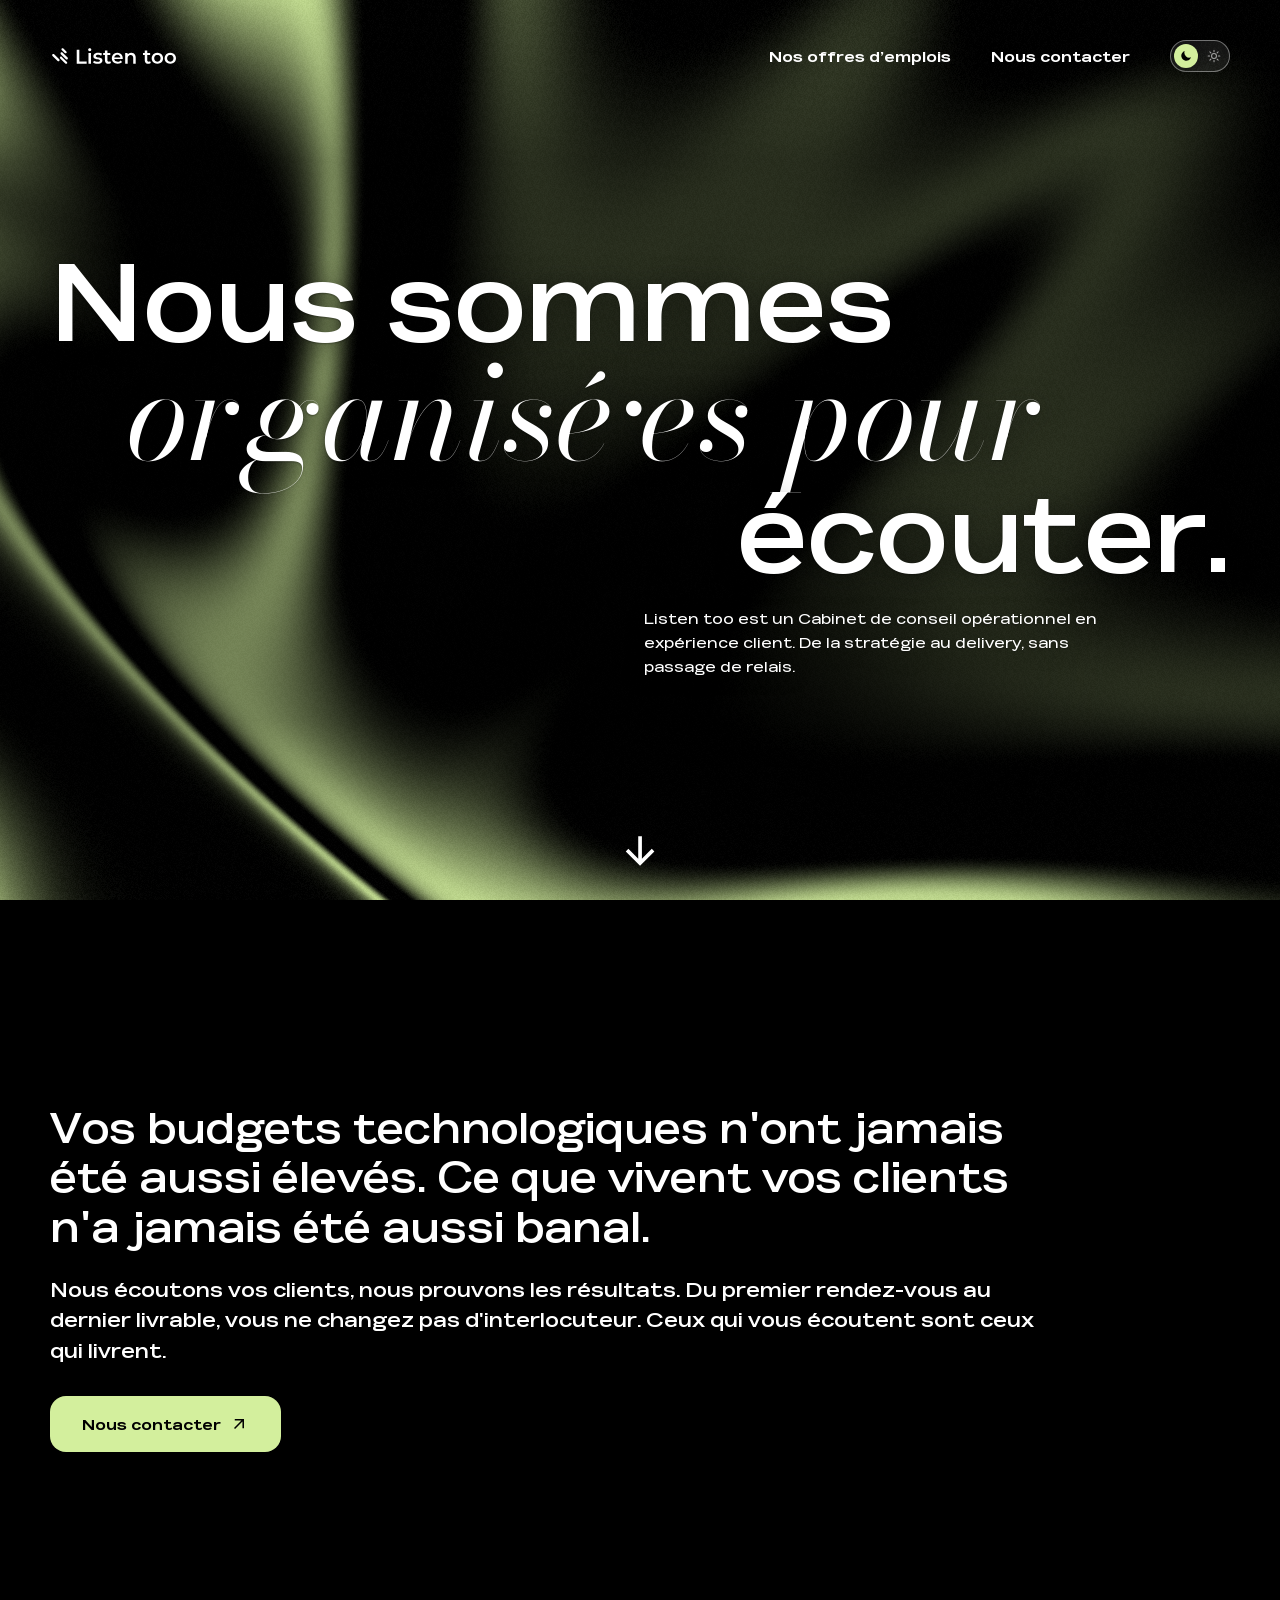
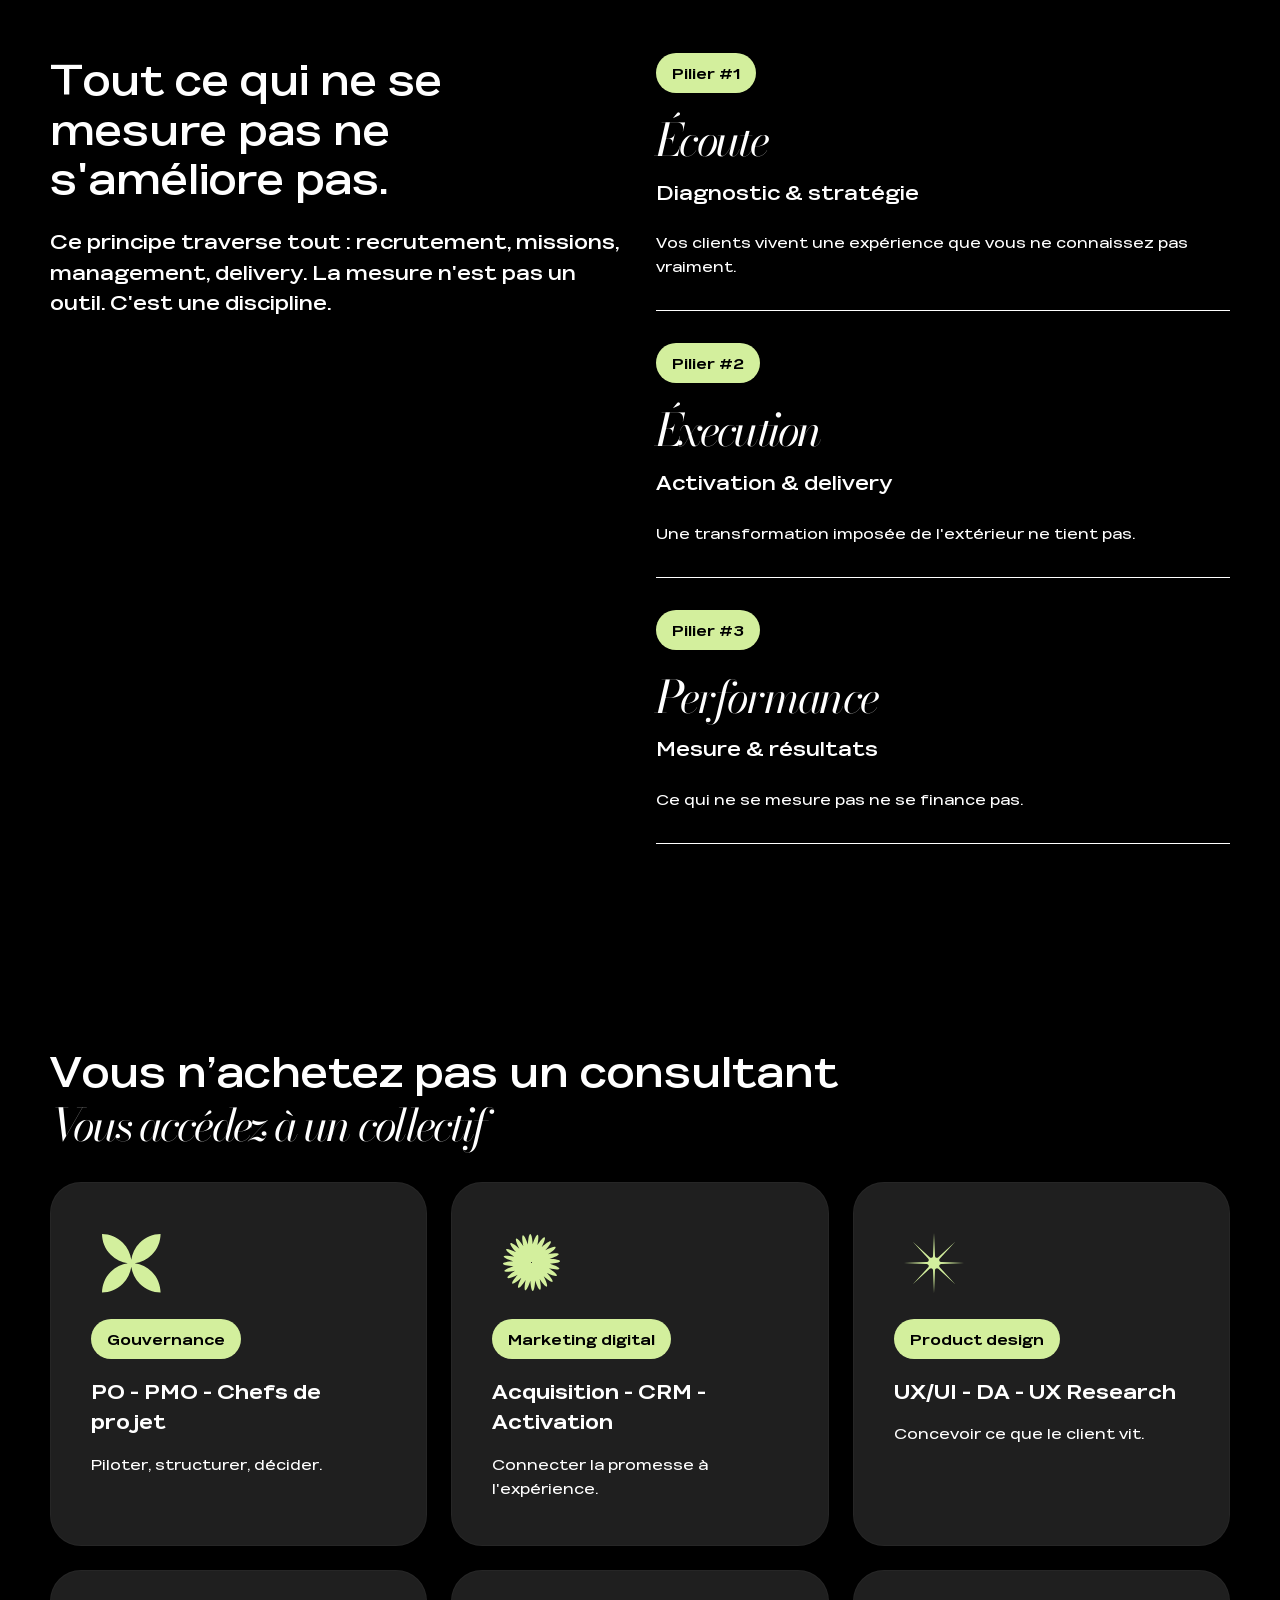
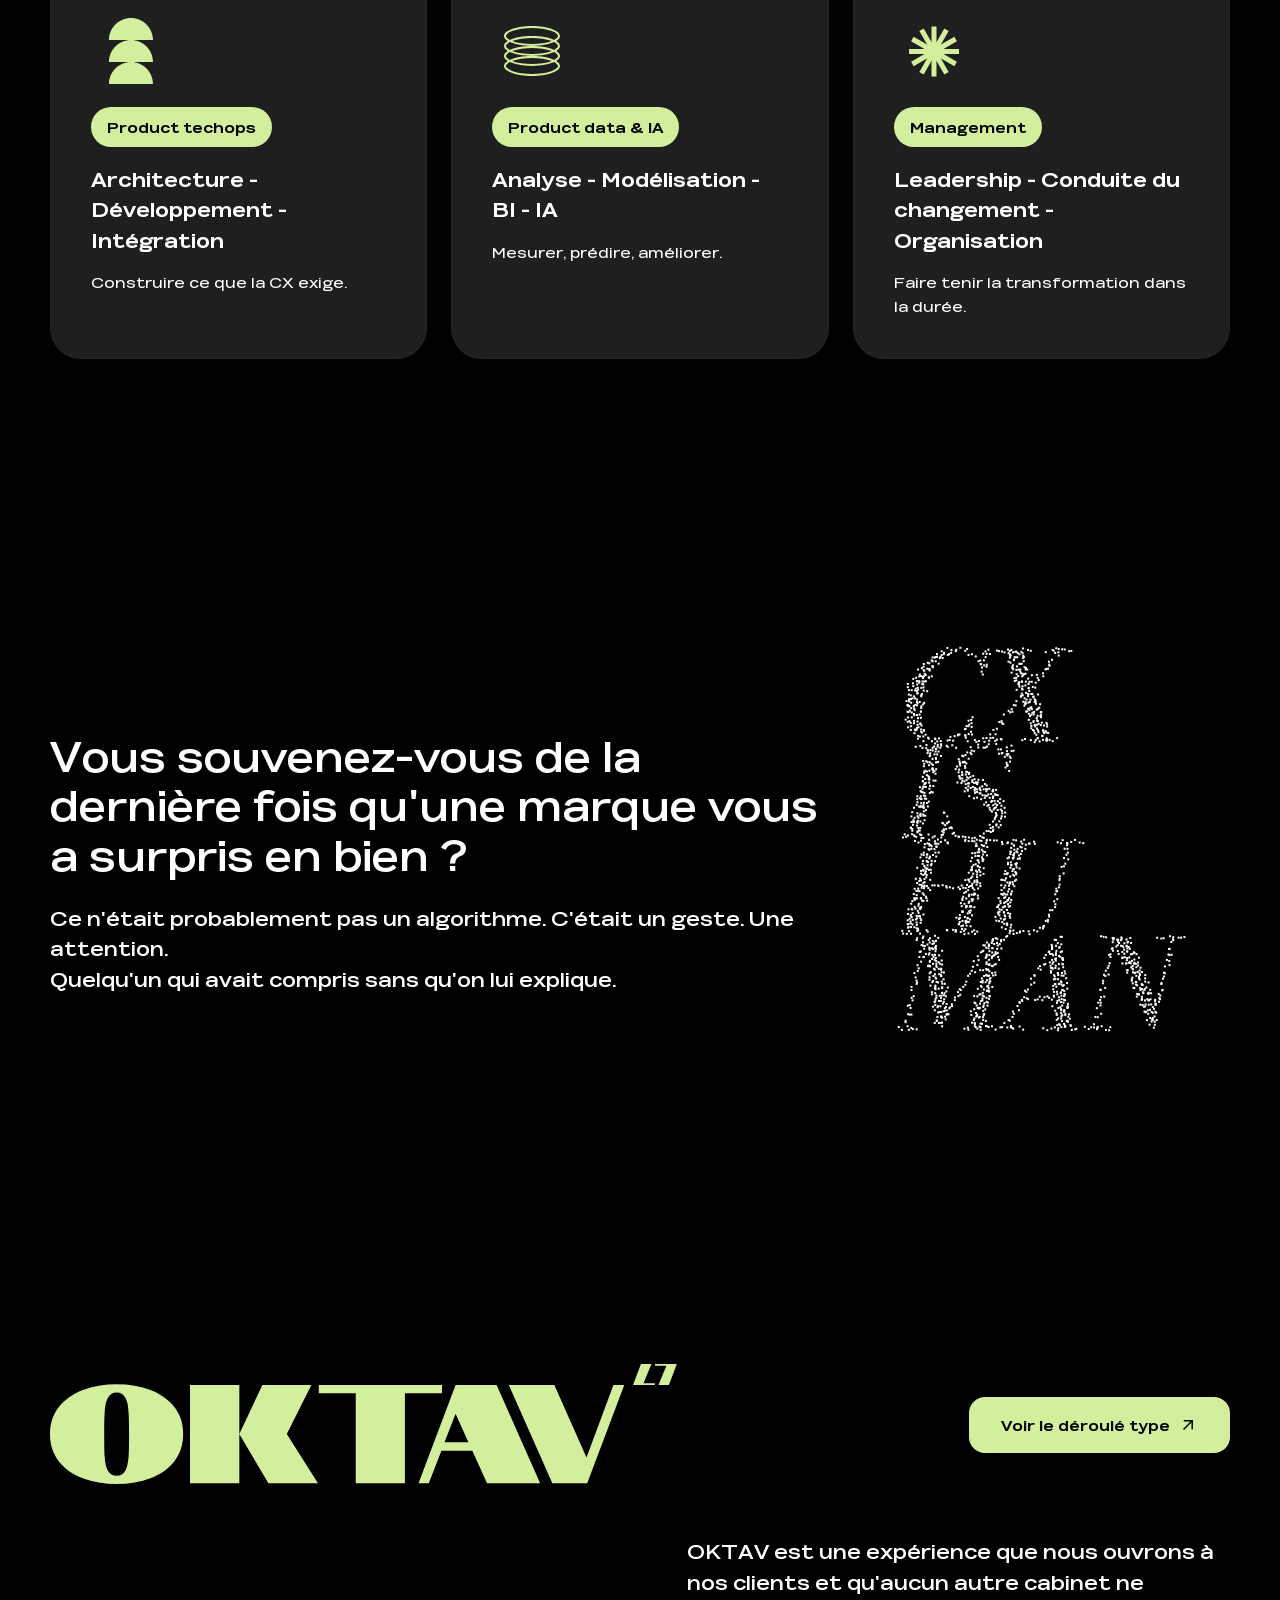
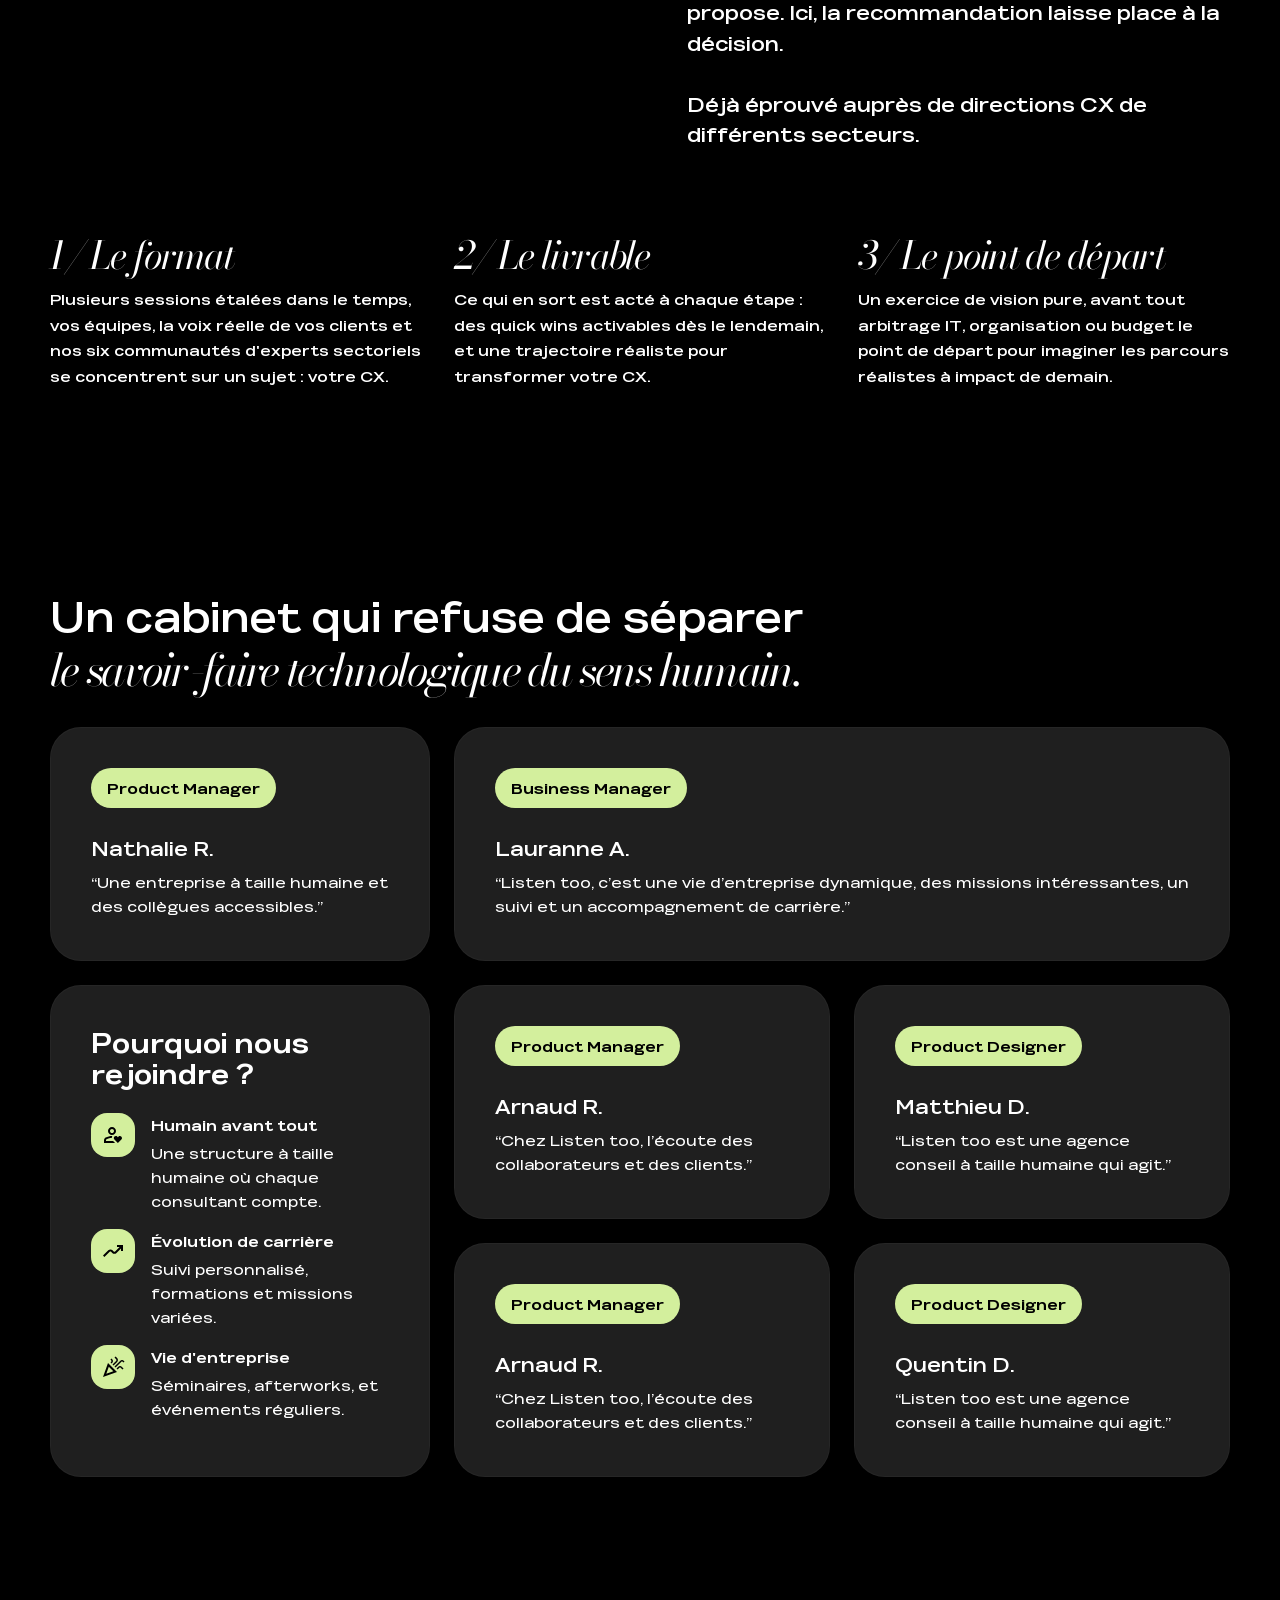
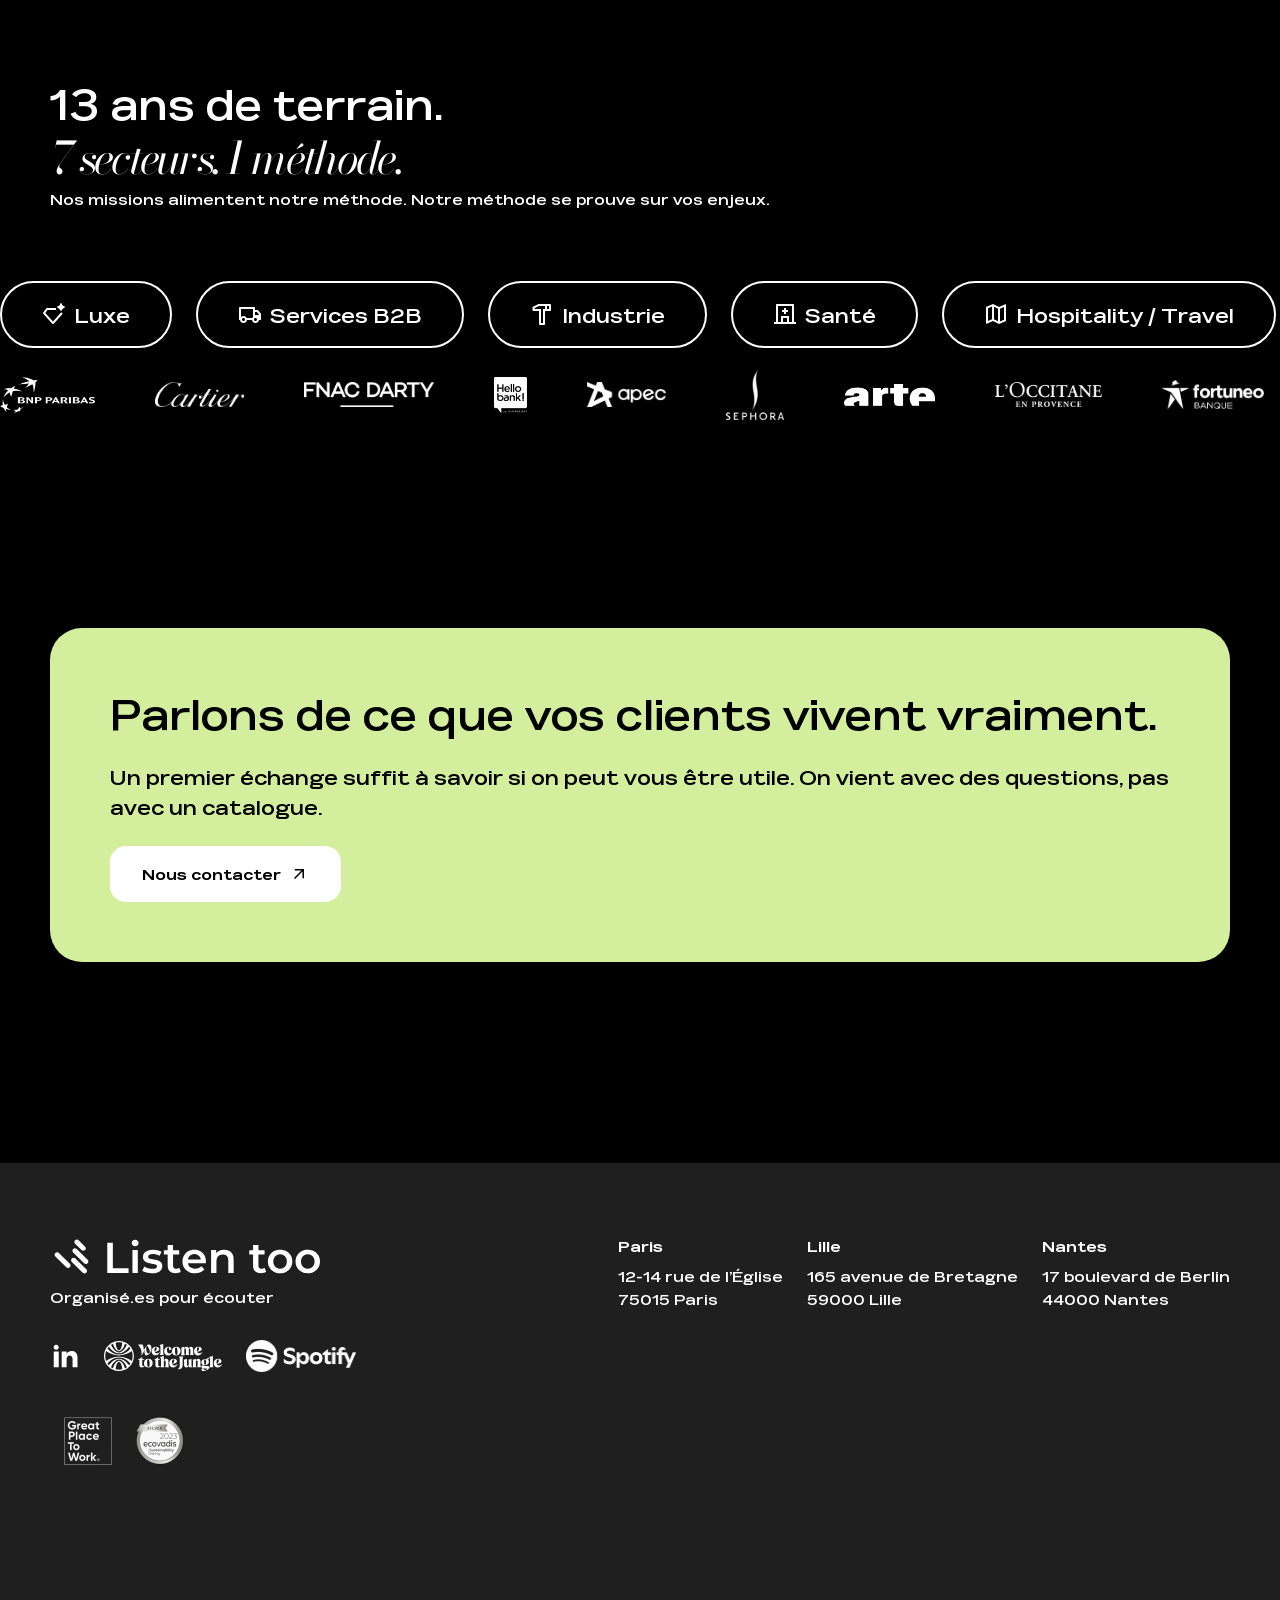
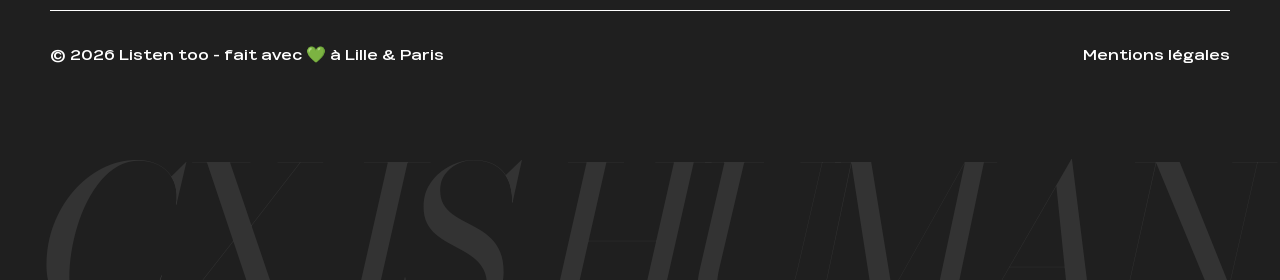
==== commit 69d10578: "Theme switch: flicker-free circular reveal, switch right of the nav - Replace per-element color tran" ====
--- a/index.html
+++ b/index.html
@@ -22,6 +22,10 @@
       <a class="header__logo" href="index.html">
         <img src="assets/img/logo.svg" width="126" height="20" alt="Listen too">
       </a>
+      <nav class="nav" id="nav" aria-label="Navigation principale">
+        <a class="nav__link" href="https://www.welcometothejungle.com/fr/companies-v1/listen-too/jobs" target="_blank" rel="noopener">Nos offres d’emplois</a>
+        <a class="nav__link" href="contact.html">Nous contacter</a>
+      </nav>
       <button class="theme-toggle" type="button" role="switch" aria-checked="false" aria-label="Mode jour">
         <span class="theme-toggle__track" aria-hidden="true">
           <svg class="theme-toggle__icon theme-toggle__icon--moon" viewBox="0 0 24 24"><path d="M20.5 14.3A8.5 8.5 0 0 1 9.7 3.5a8.5 8.5 0 1 0 10.8 10.8Z"/></svg>
@@ -32,10 +36,6 @@
       <button class="burger" type="button" aria-expanded="false" aria-controls="nav" aria-label="Ouvrir le menu">
         <span></span><span></span>
       </button>
-      <nav class="nav" id="nav" aria-label="Navigation principale">
-        <a class="nav__link" href="https://www.welcometothejungle.com/fr/companies-v1/listen-too/jobs" target="_blank" rel="noopener">Nos offres d’emplois</a>
-        <a class="nav__link" href="contact.html">Nous contacter</a>
-      </nav>
     </div>
   </header>
 
--- a/assets/css/style.css
+++ b/assets/css/style.css
@@ -139,13 +139,13 @@
 
 [data-theme="light"] .hero { background-image: none; } /* the fallback image is dark */
 
-/* Smooth color change while switching theme (class set briefly by theme.js) */
-.theme-transition,
-.theme-transition *,
-.theme-transition *::before,
-.theme-transition *::after {
-  transition: background-color .4s ease, color .4s ease, border-color .4s ease, fill .4s ease, filter .4s ease !important;
-}
+/* Theme switch transition (View Transitions API, see theme.js):
+   the old page stays still while the new theme is revealed on top. */
+::view-transition-old(root),
+::view-transition-new(root) { mix-blend-mode: normal; }
+
+html.is-theme-switching::view-transition-old(root),
+html.is-theme-switching::view-transition-new(root) { animation: none; }
 
 /* ---------- Reset ---------- */
 *,
@@ -278,7 +278,7 @@
 .header__inner {
   display: flex;
   align-items: center;
-  gap: 24px;
+  gap: 40px;
 }
 
 .header__logo { margin-right: auto; }
@@ -352,7 +352,7 @@
 
 .theme-toggle[aria-checked="true"] .theme-toggle__icon--sun { rotate: 90deg; }
 
-.nav { display: flex; gap: 16px; }
+.nav { display: flex; gap: 40px; }
 
 .nav__link {
   position: relative;
@@ -969,6 +969,7 @@
 
 @media (max-width: 640px) {
   .header { padding-top: 24px; }
+  .header__inner { gap: 20px; }
   .header__logo { position: relative; z-index: 2; }
 
   /* Burger menu: full-screen panel */
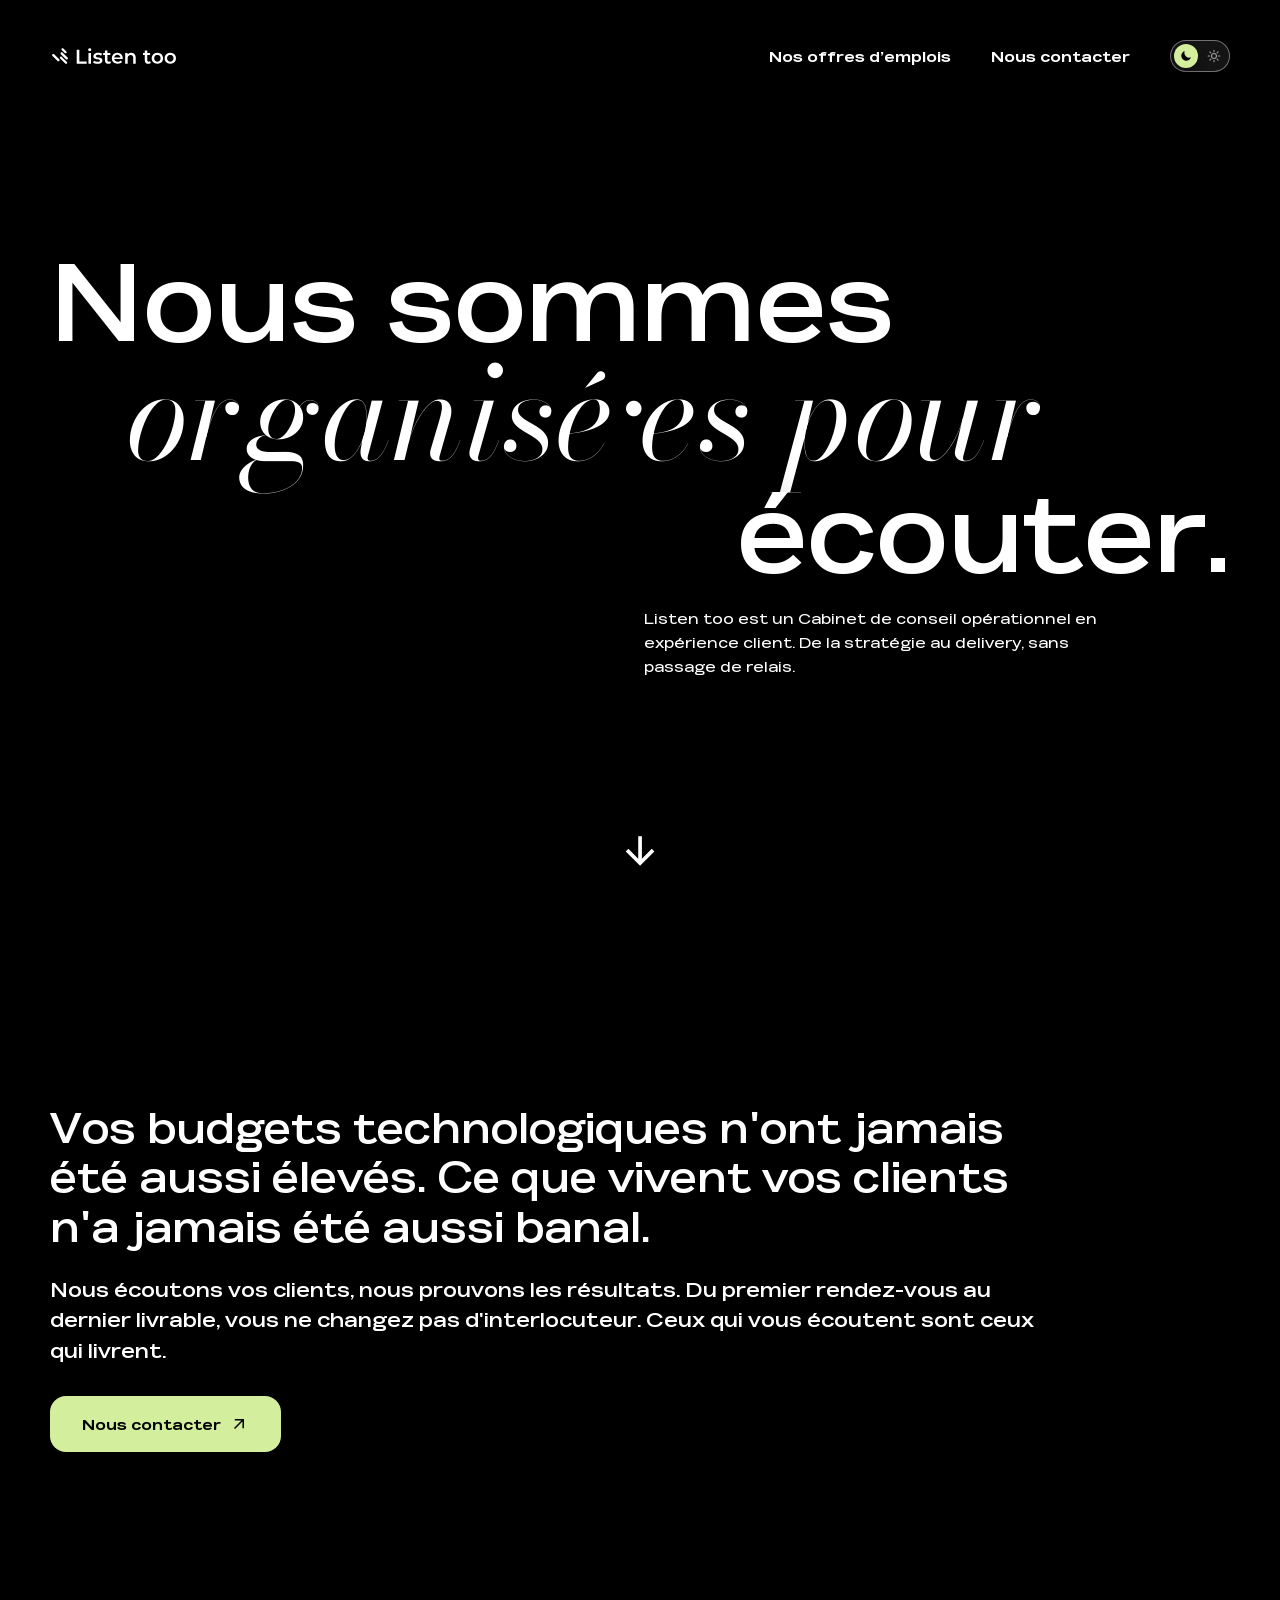
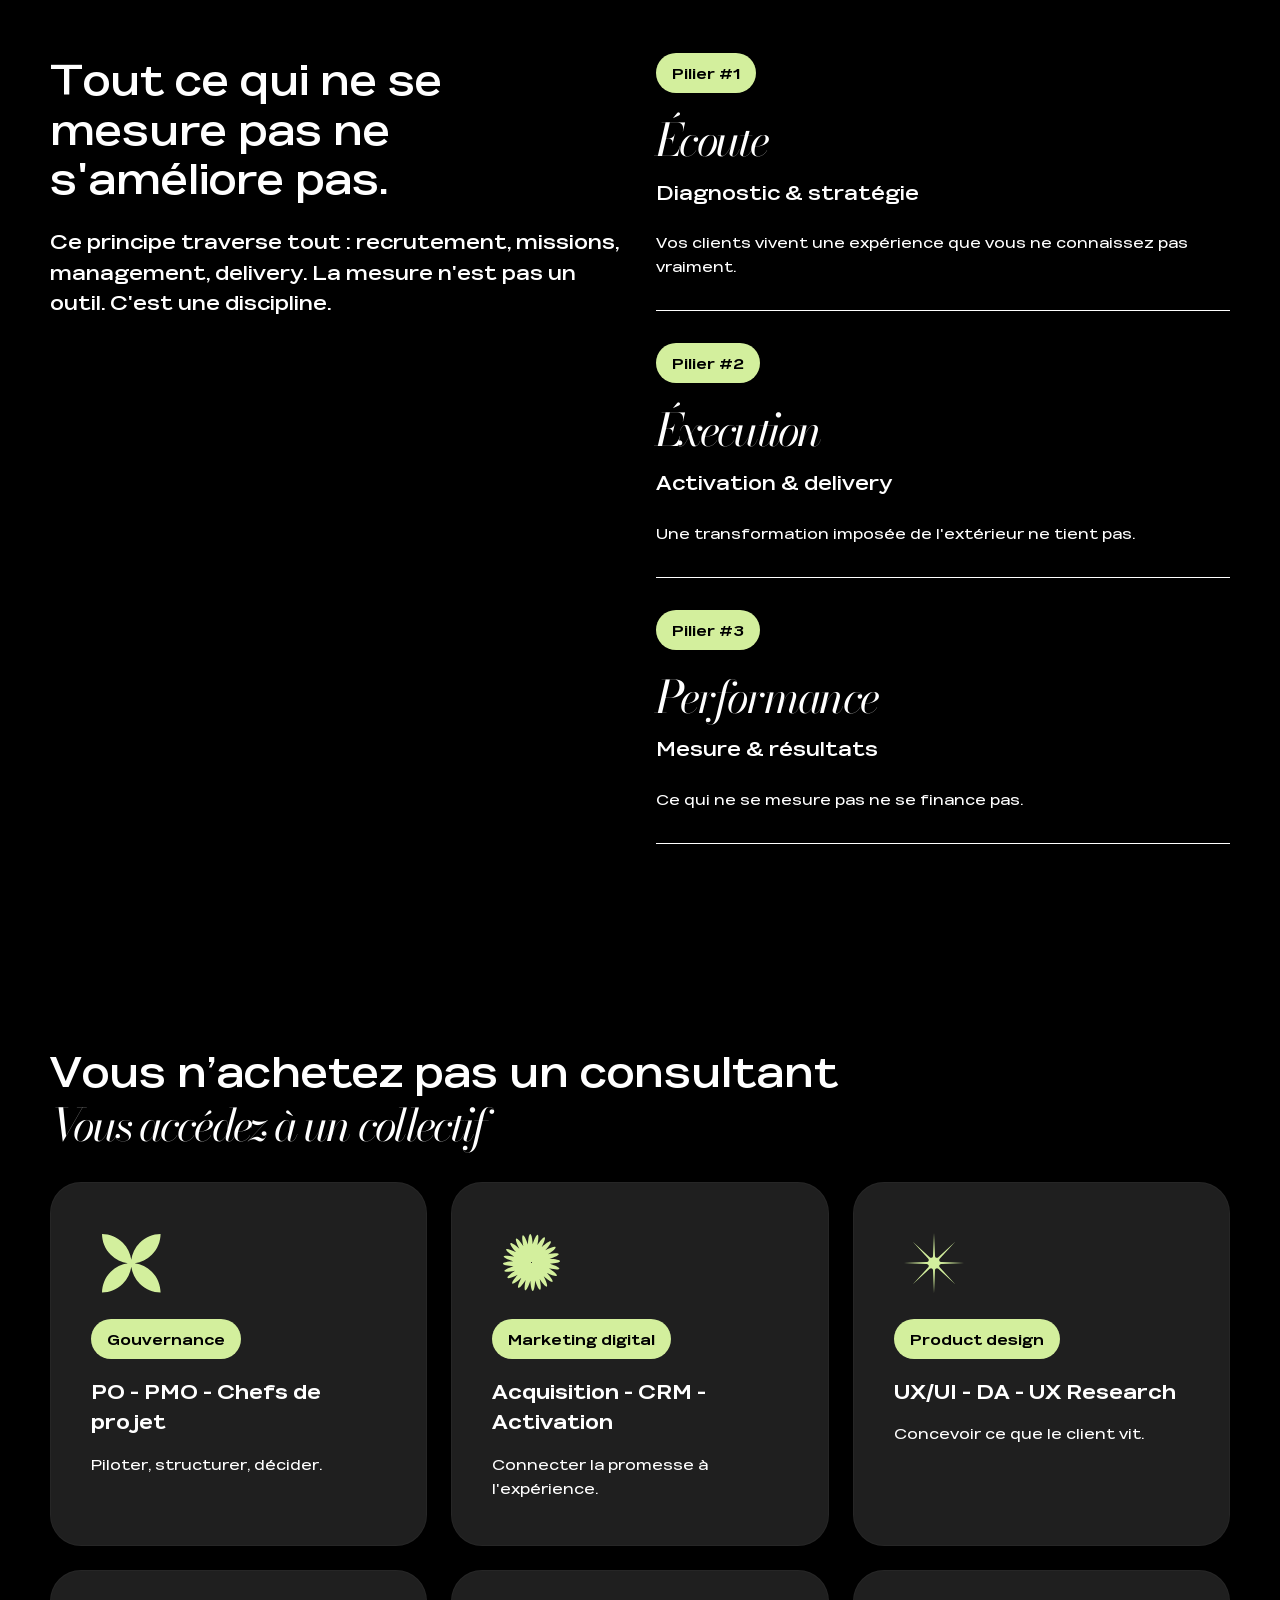
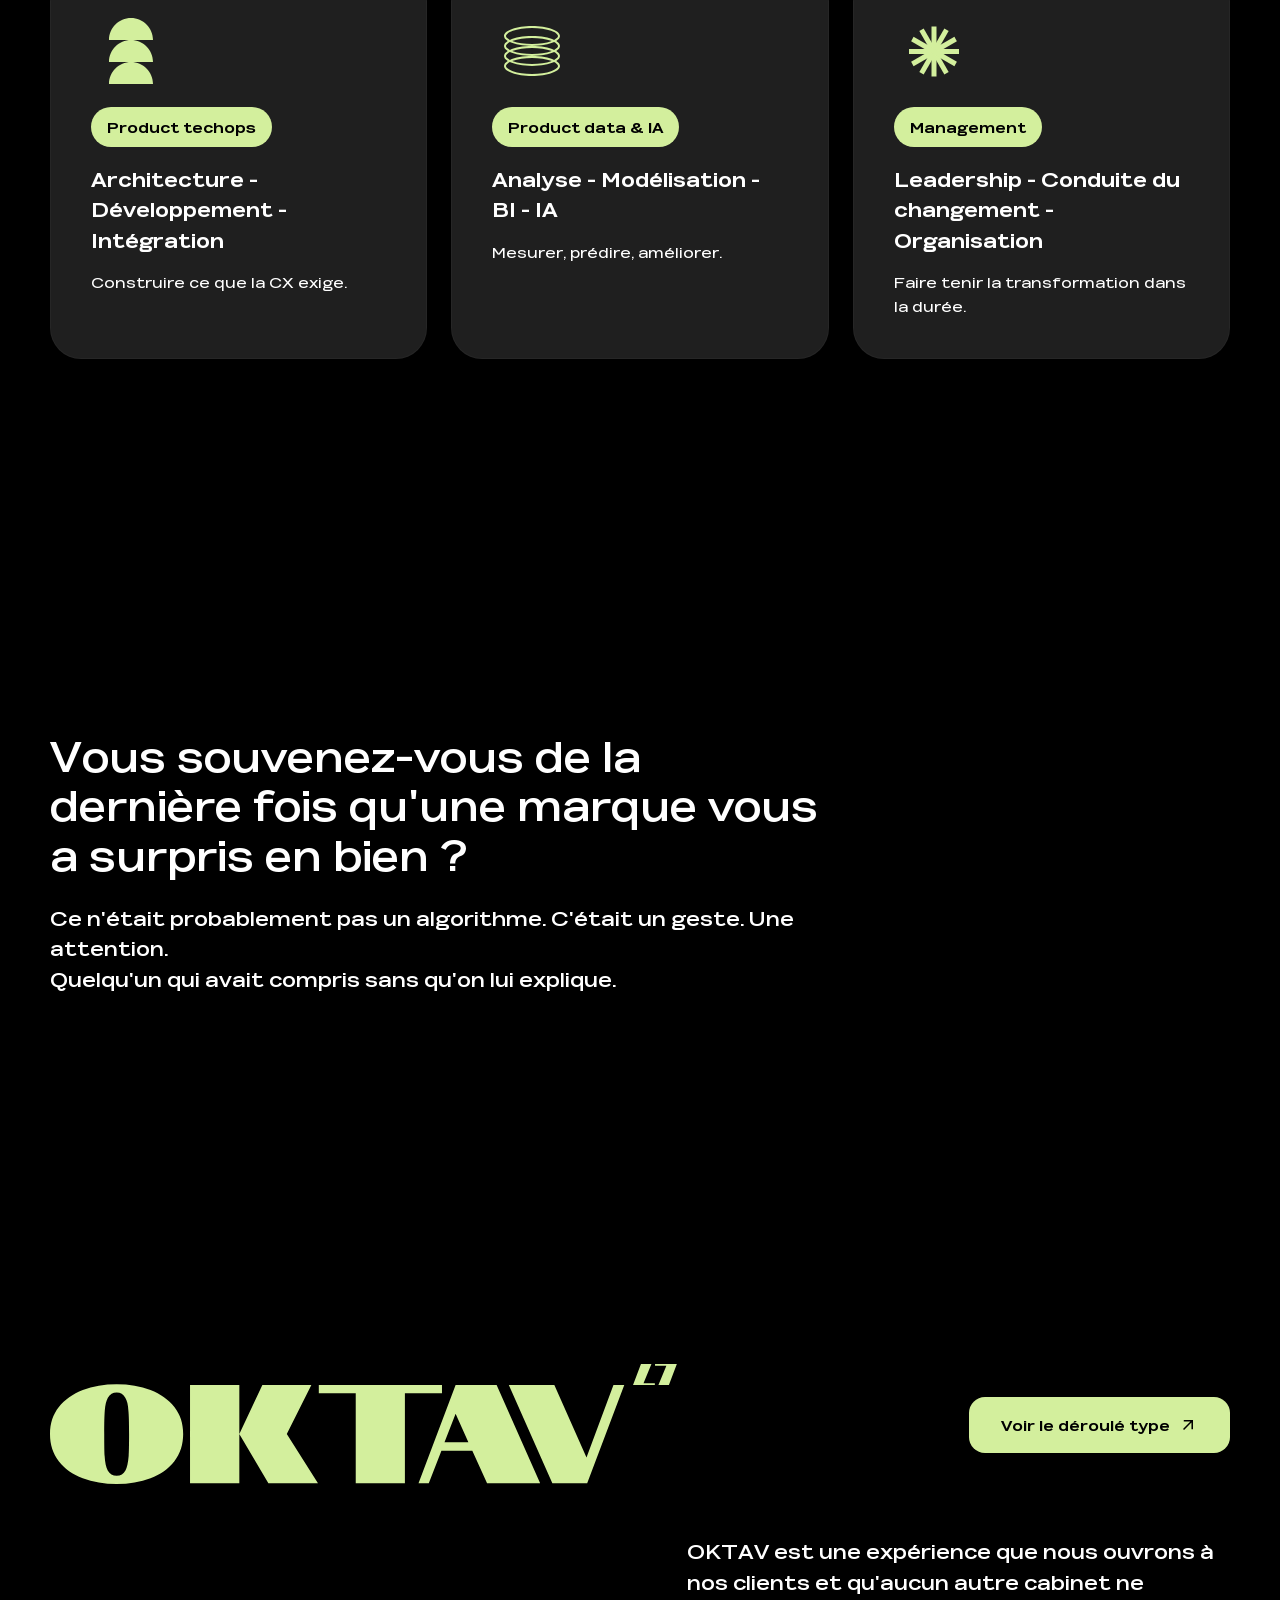
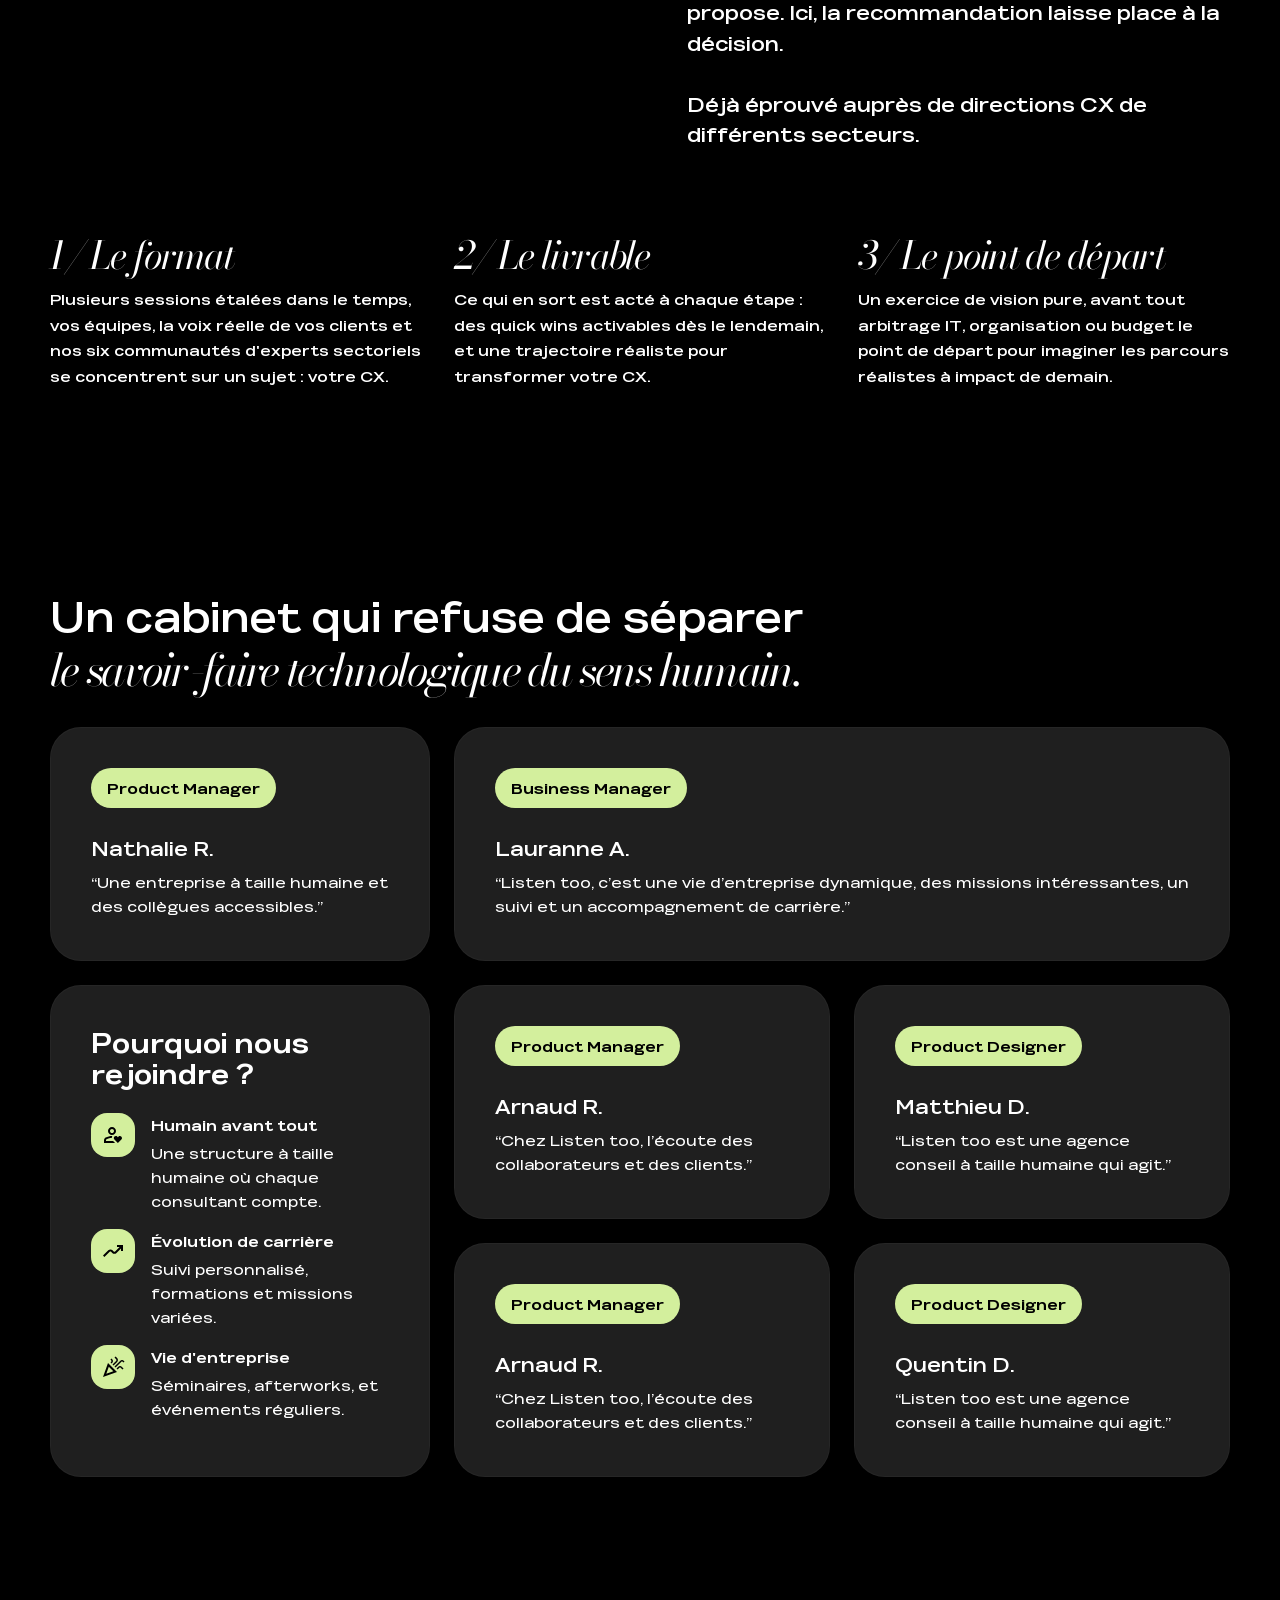
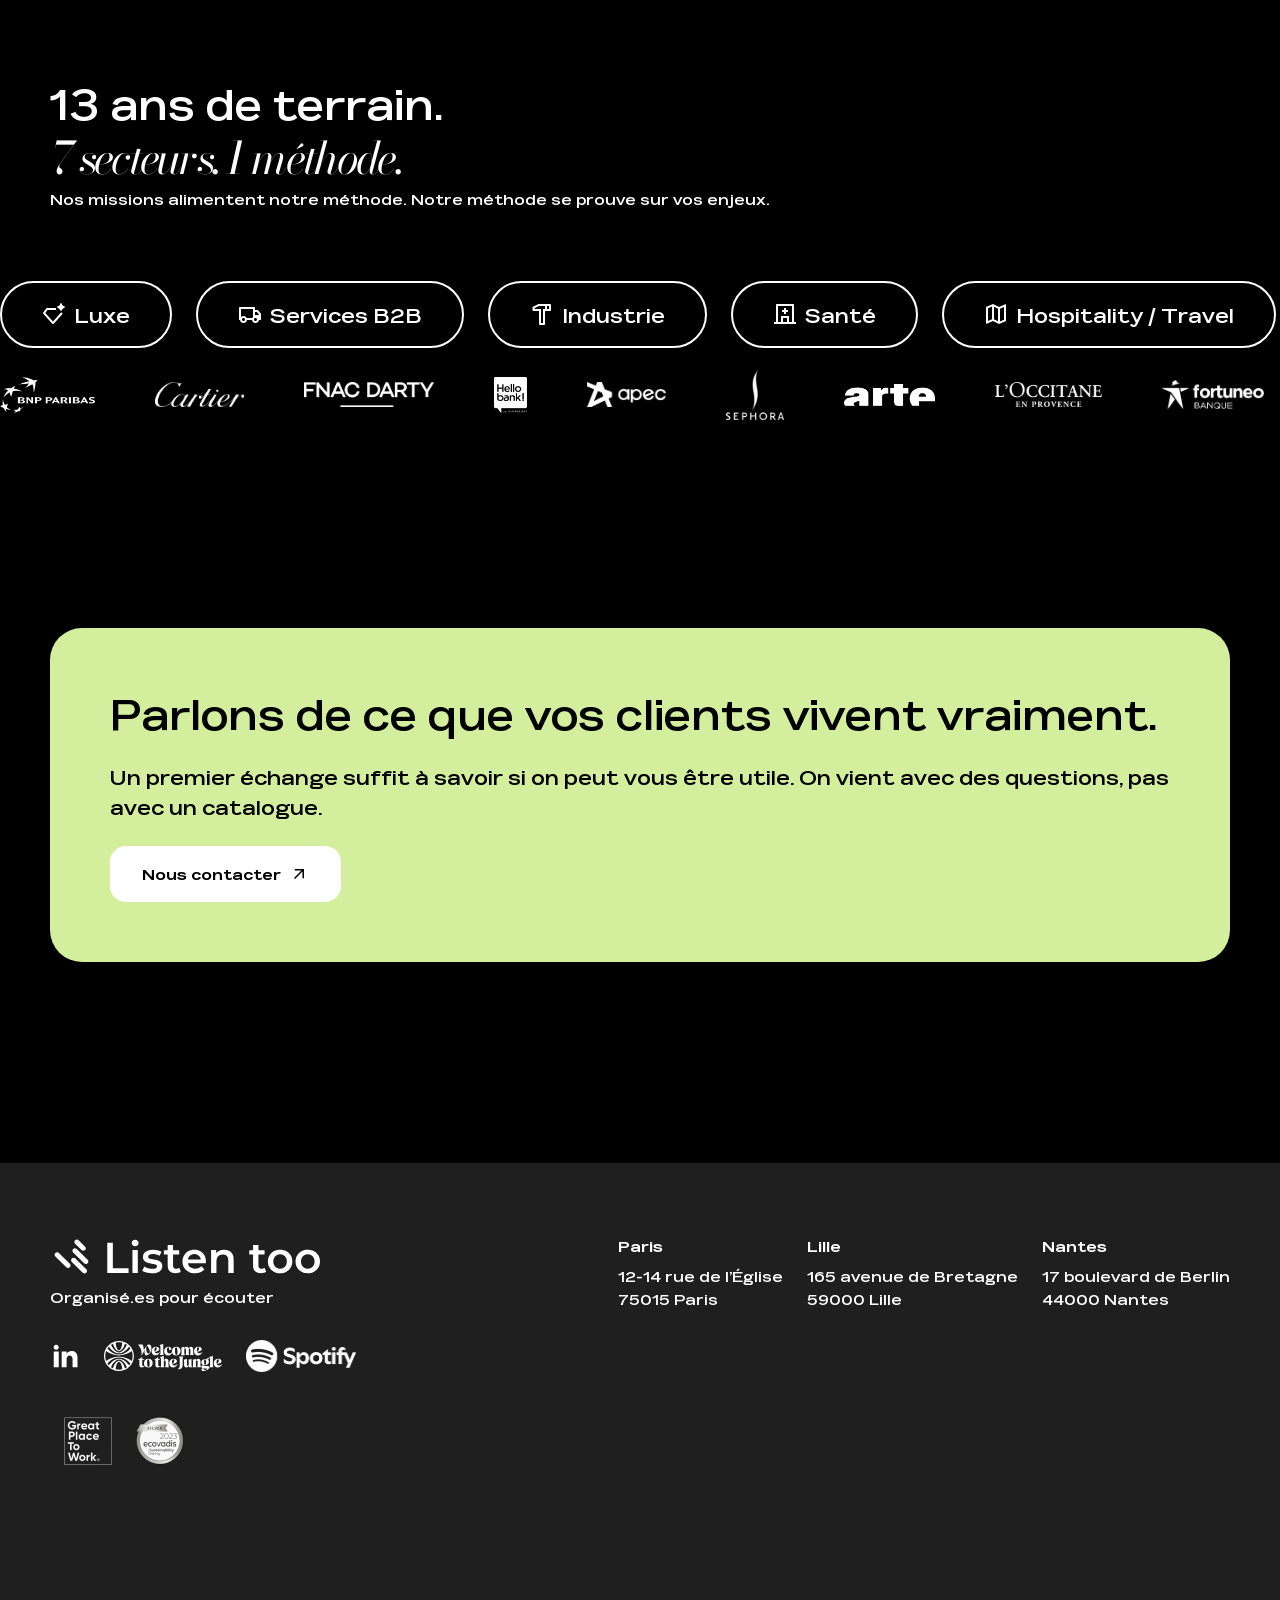
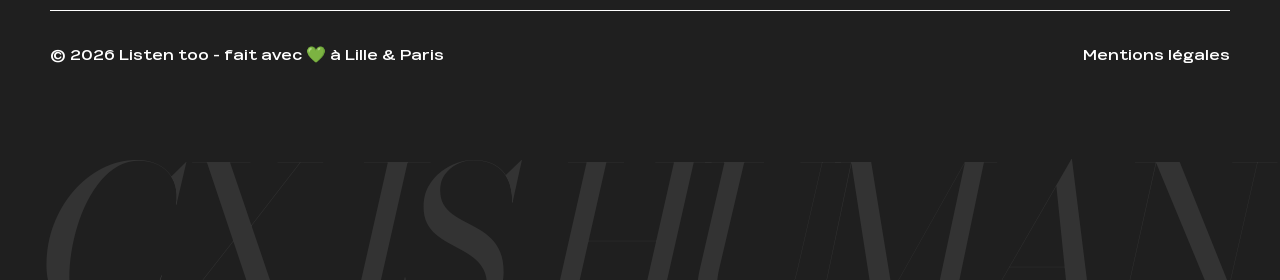
==== commit 6d5dbbca: "Fix WT Gothic Semi-Bold not rendering in Safari - Drop font preloads: Safari reuses a failed preload" ====
--- a/index.html
+++ b/index.html
@@ -7,8 +7,6 @@
   <meta name="description" content="Listen too est un Cabinet de conseil opérationnel en expérience client. De la stratégie au delivery, sans passage de relais.">
   <meta name="theme-color" content="#000000">
 
-  <link rel="preload" href="assets/fonts/wt-gothic-semi-bold.woff2" as="font" type="font/woff2" crossorigin>
-  <link rel="preload" href="assets/fonts/bodoni-moda-italic.woff2" as="font" type="font/woff2" crossorigin>
   <link rel="preload" href="assets/img/hero-bg.webp" as="image">
   <link rel="stylesheet" href="assets/css/style.css">
   <!-- Apply the saved theme before first paint (no flash) -->
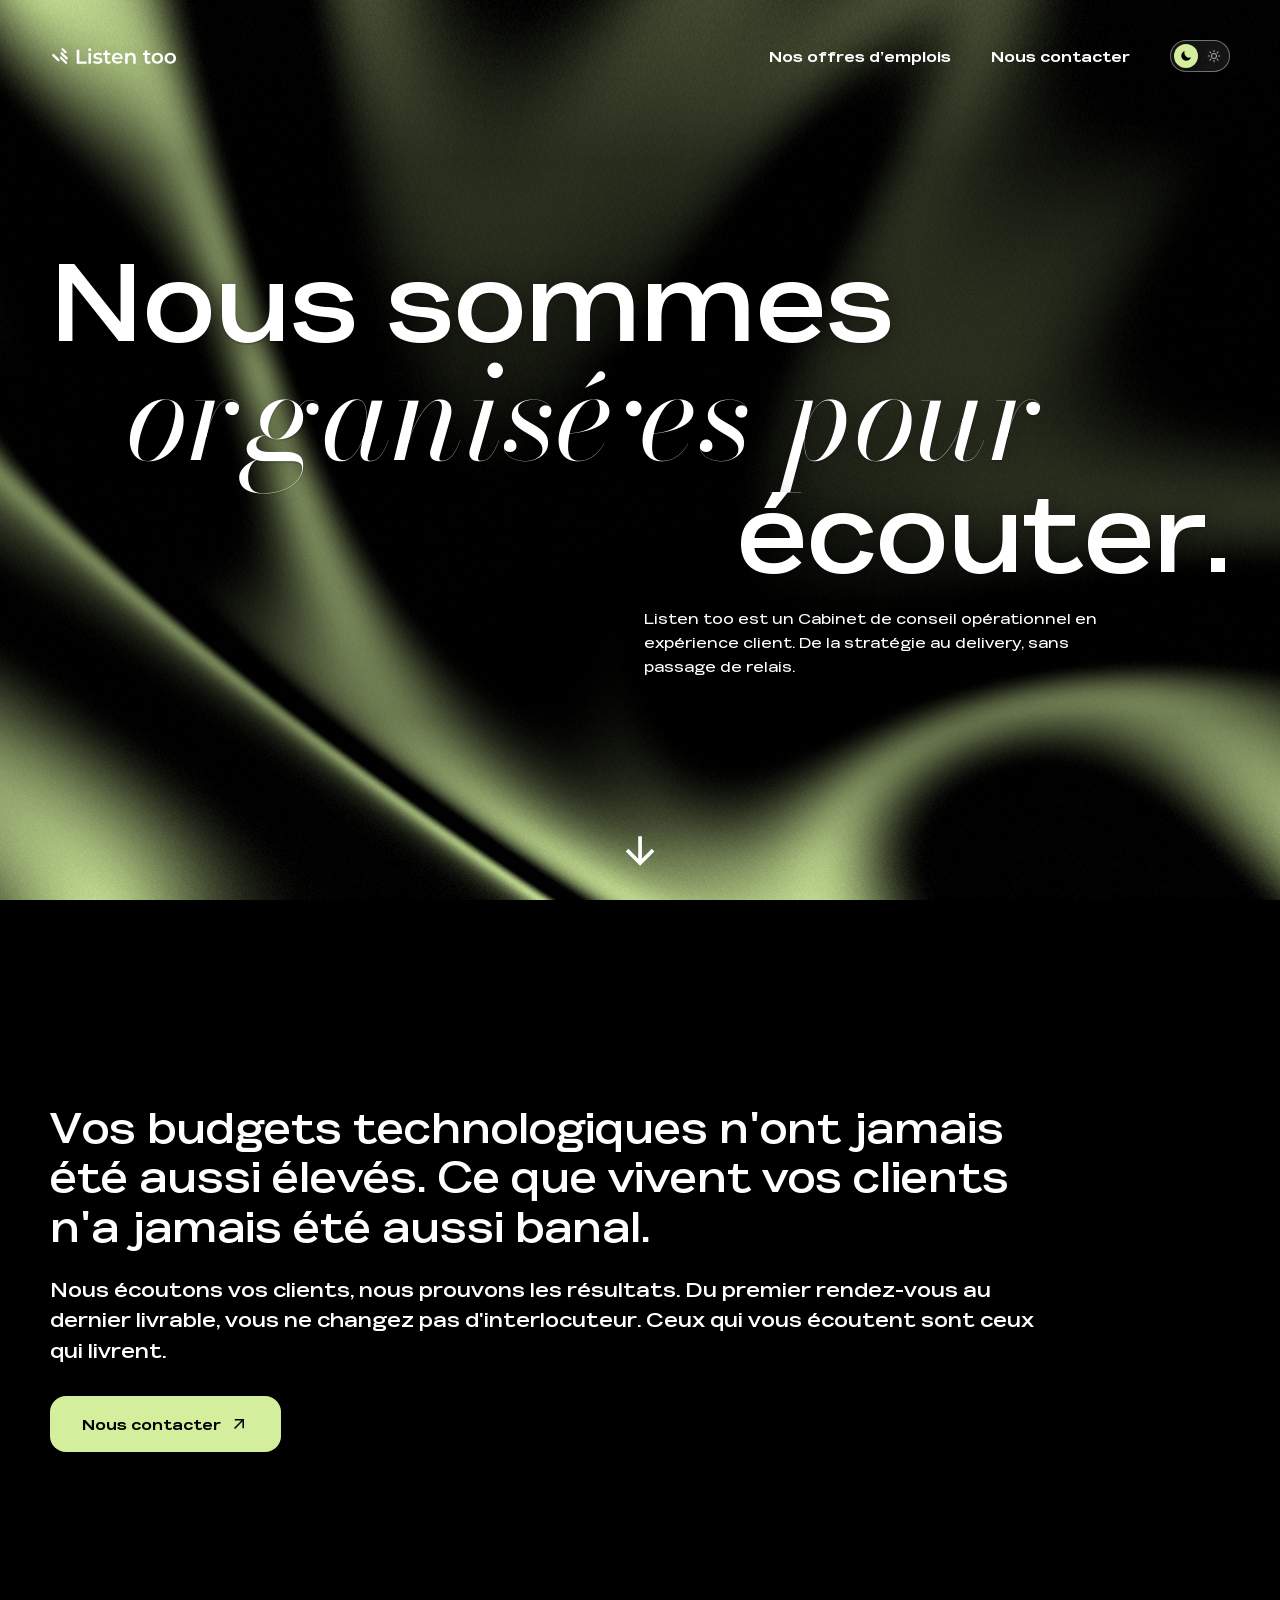
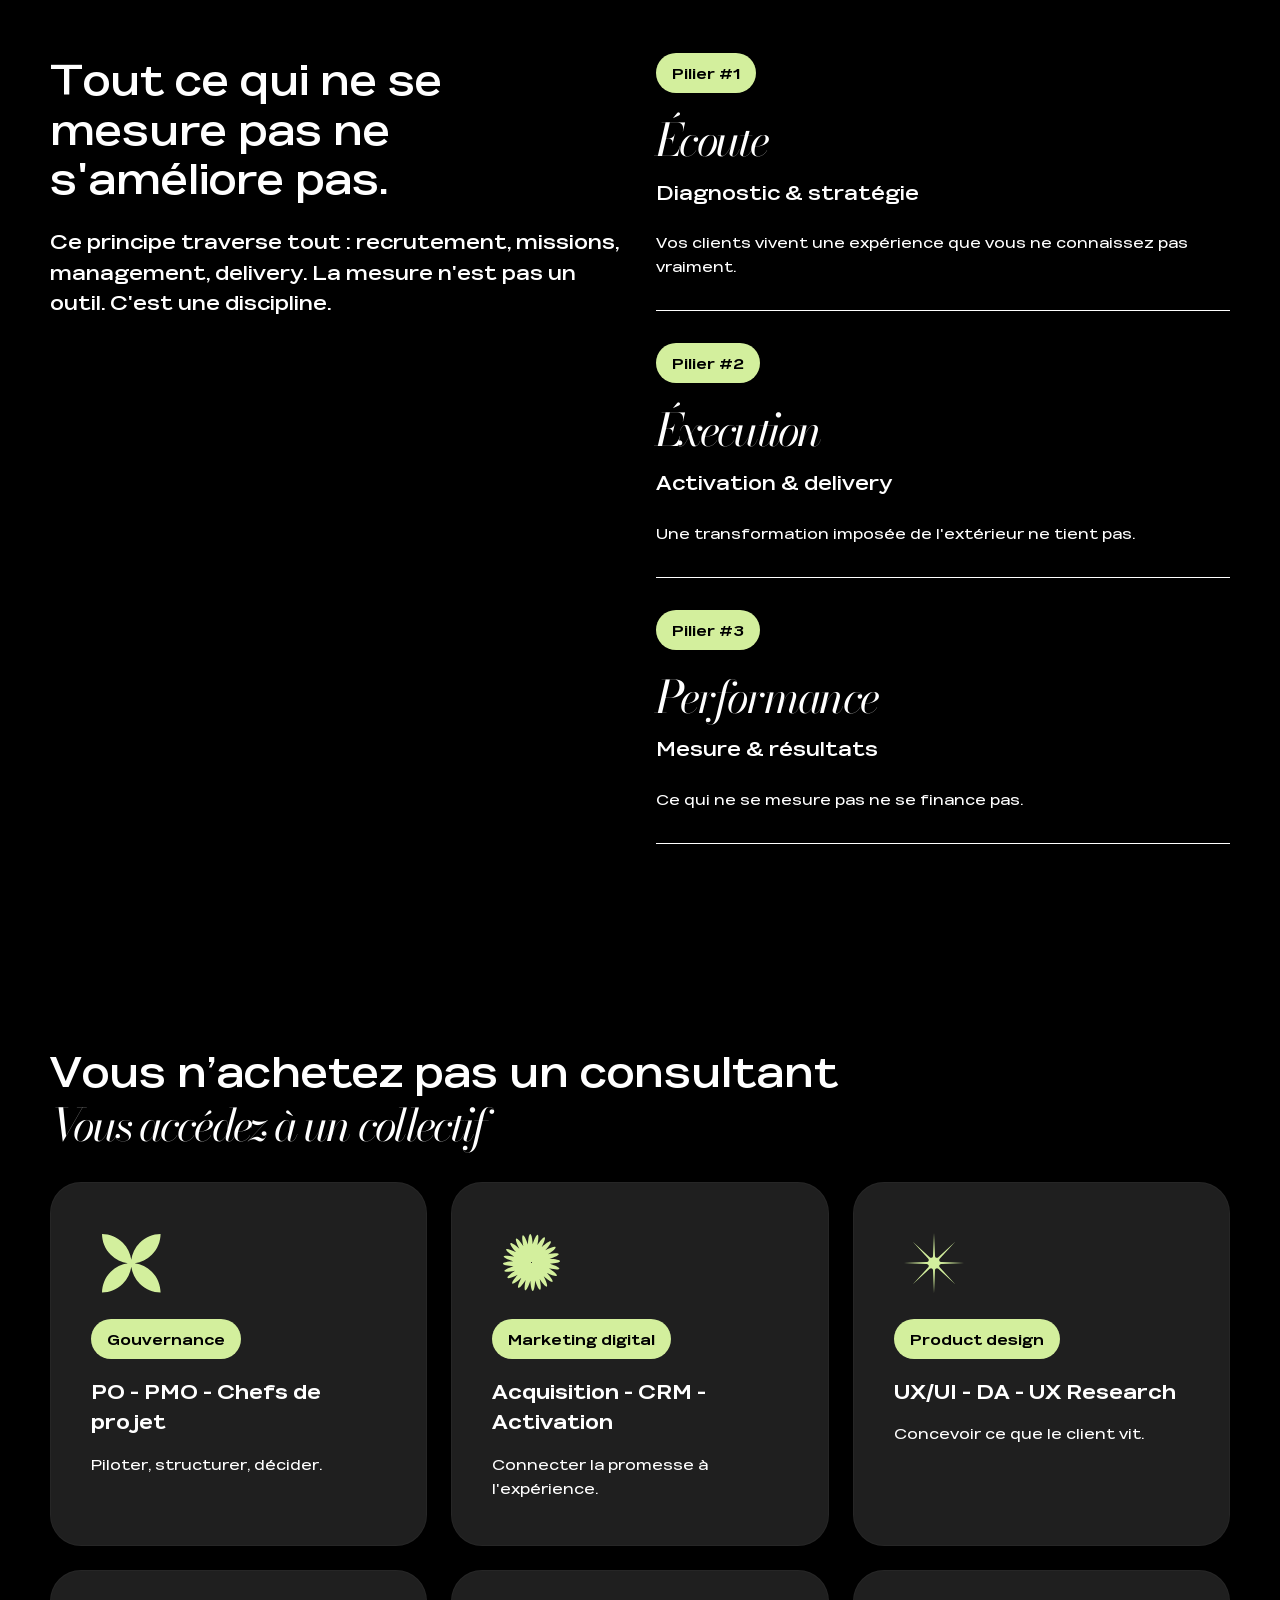
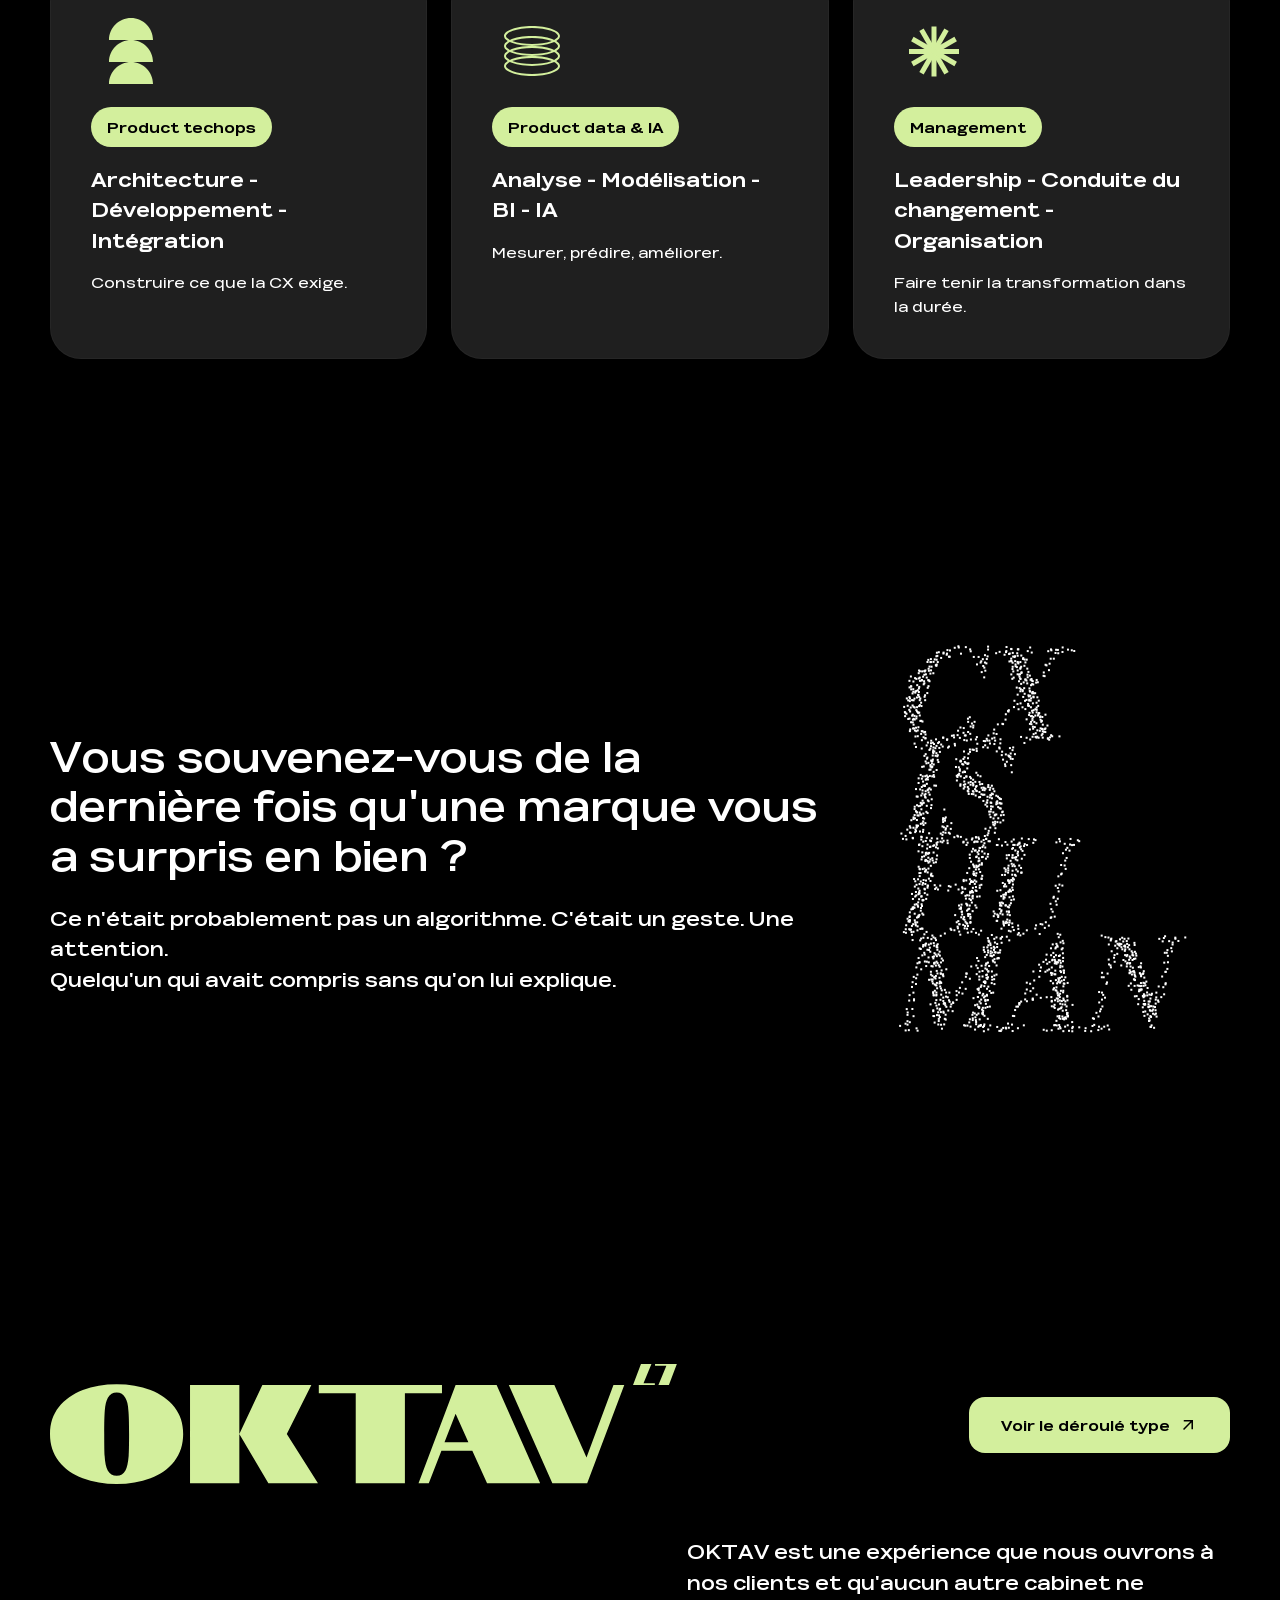
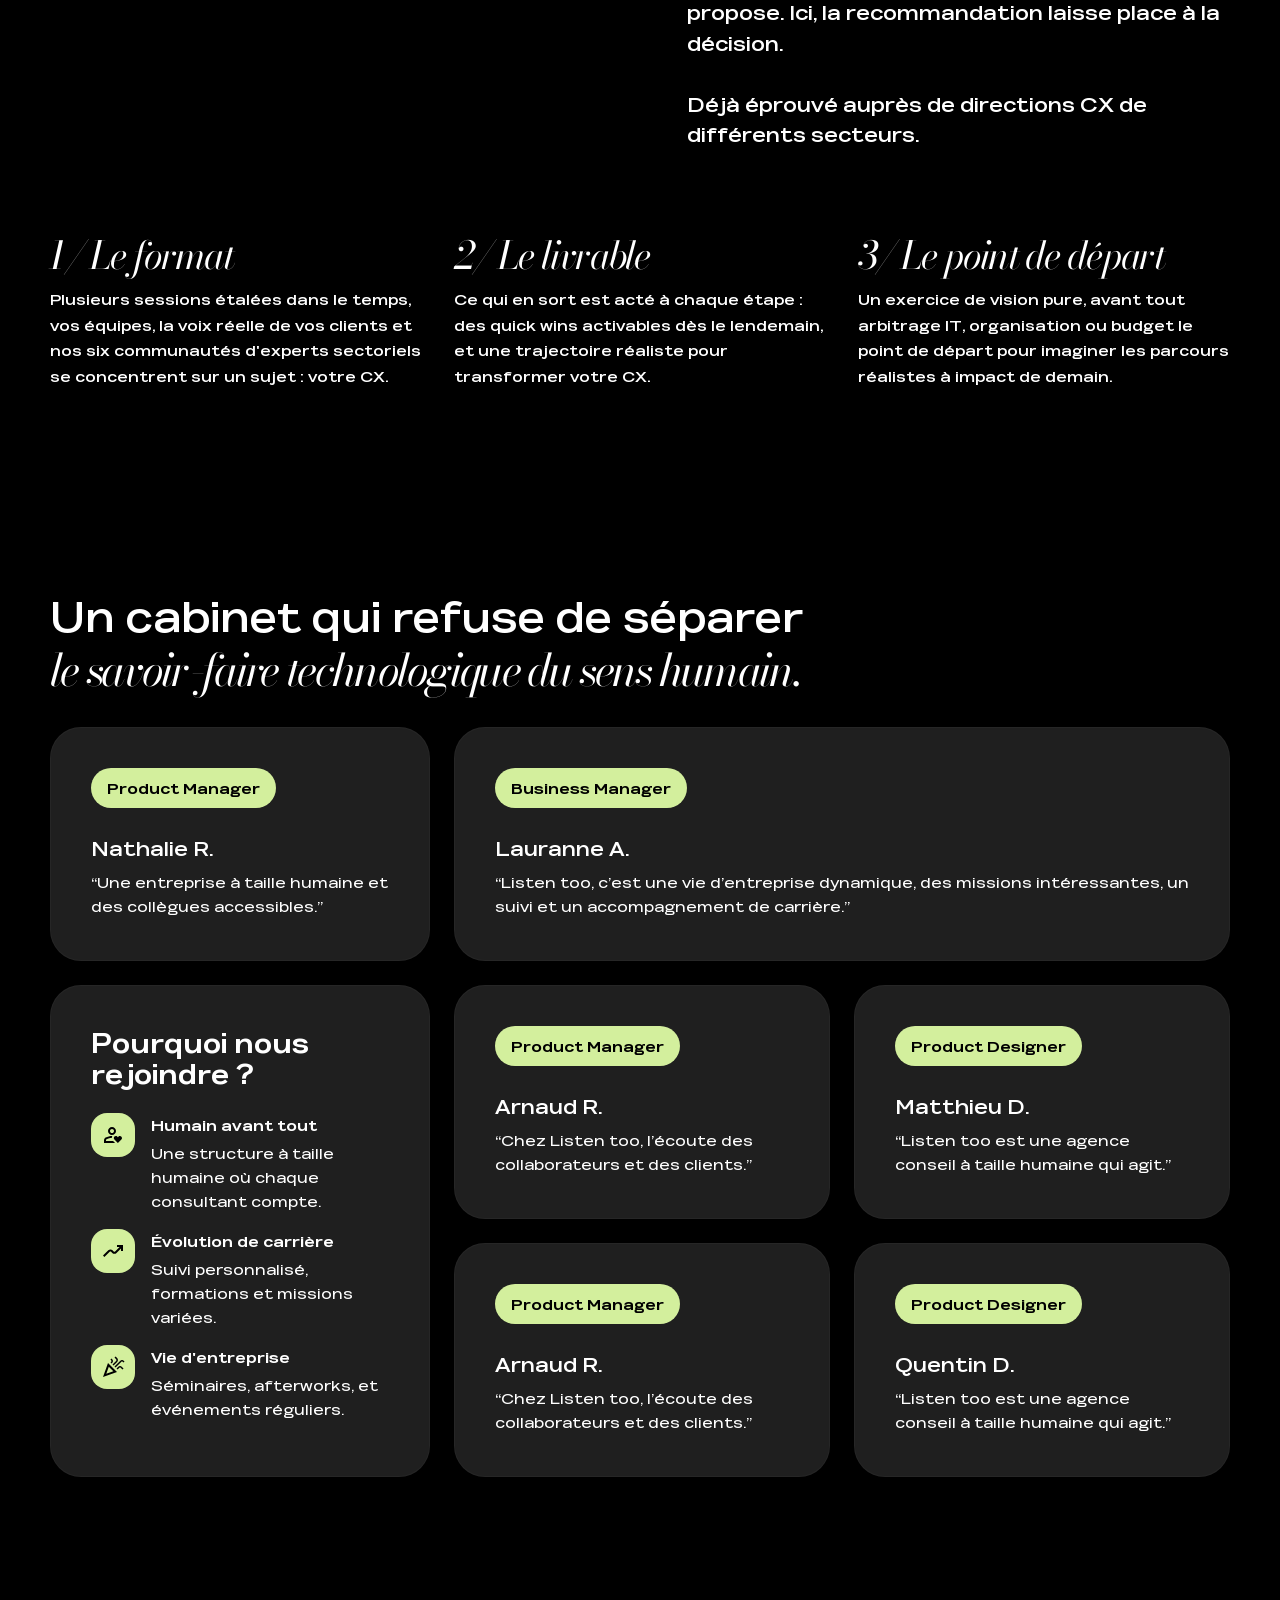
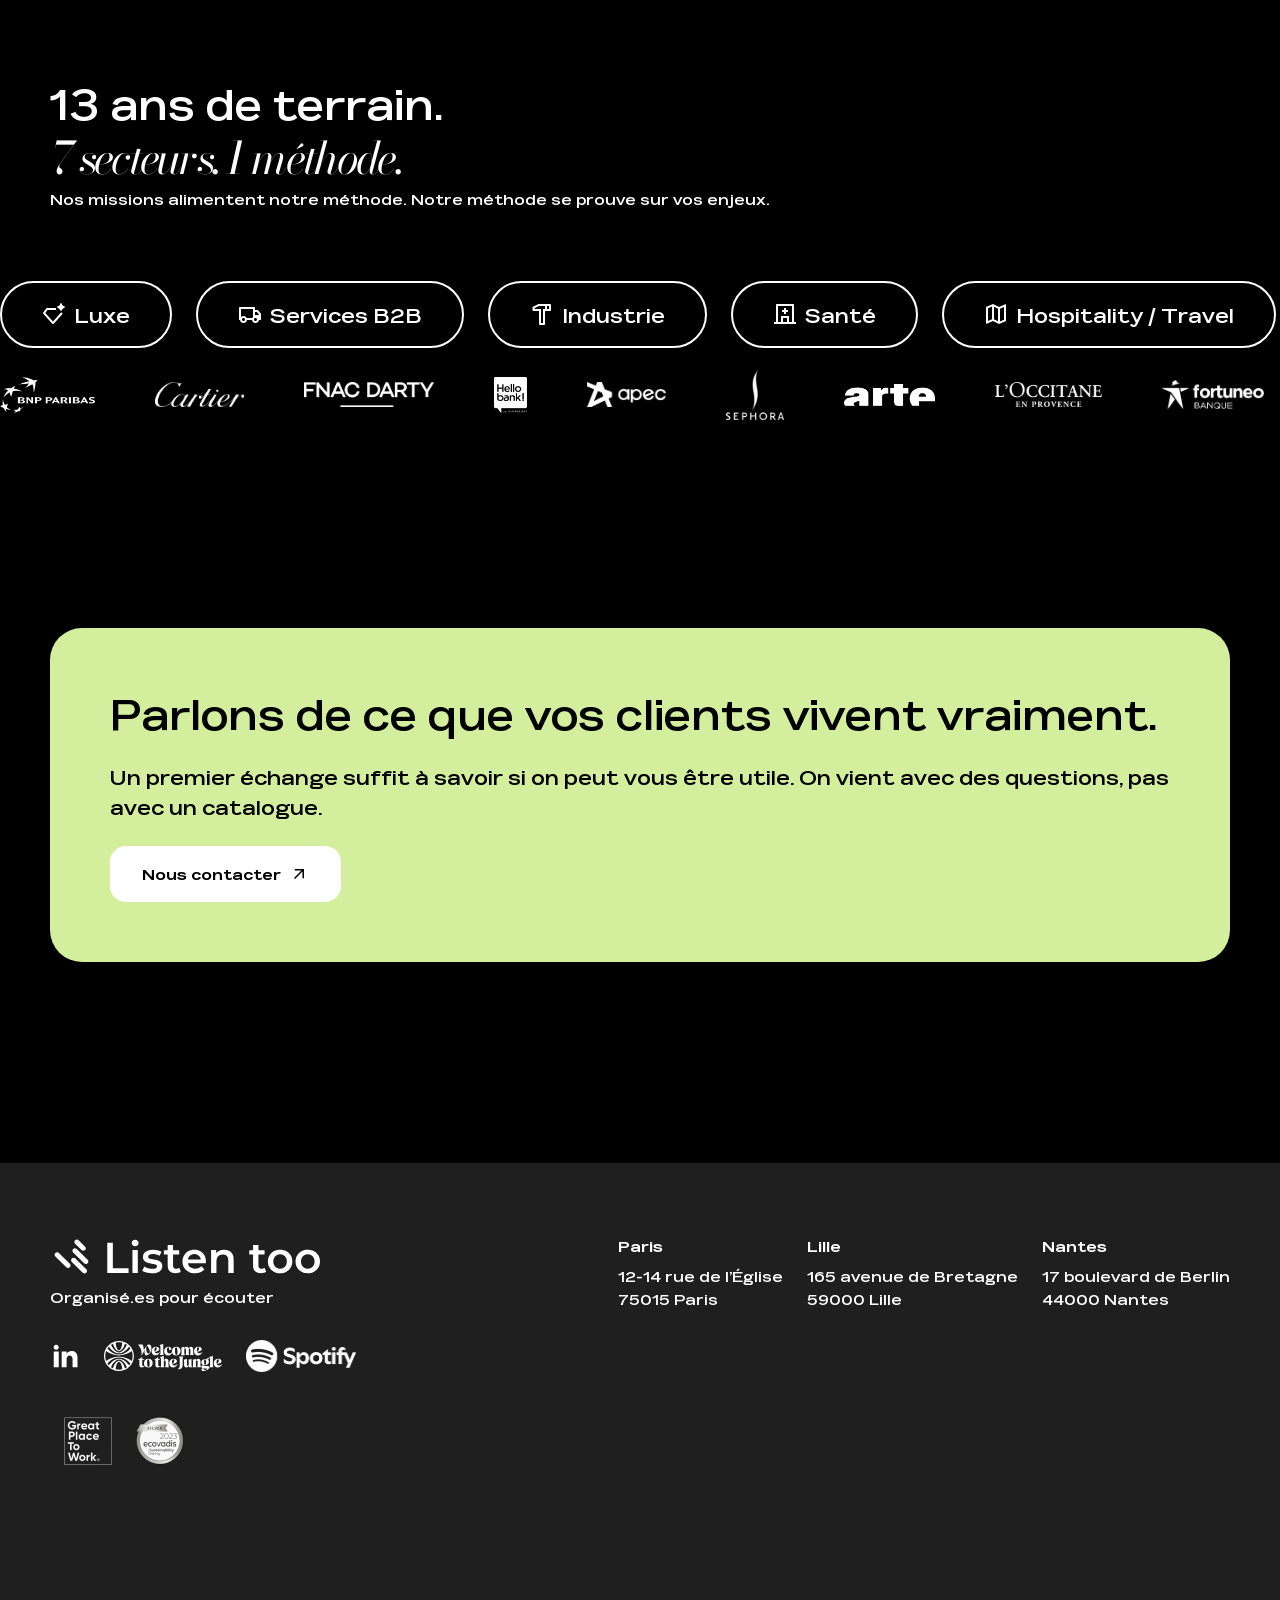
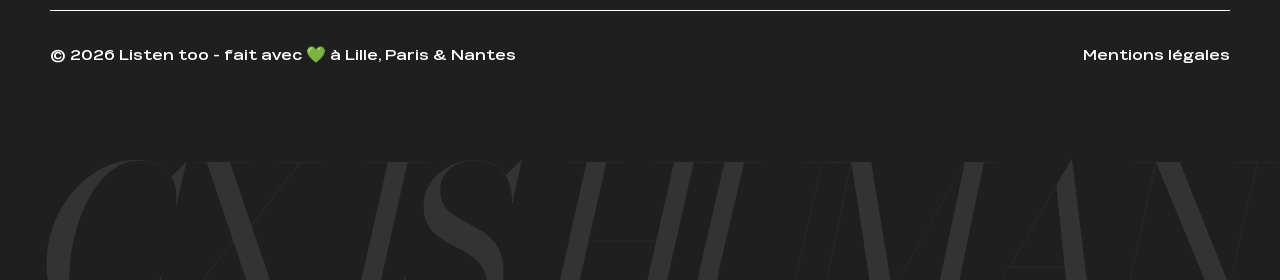
==== commit eb971d9c: "Footer: add Nantes to the 'fait avec' line Co-Authored-By: Claude Opus 5.5 <noreply@anthropic.com> C" ====
--- a/index.html
+++ b/index.html
@@ -393,7 +393,7 @@
       </div>
 
       <div class="footer__bottom">
-        <p>© 2026 Listen too - fait avec 💚 à Lille &amp; Paris</p>
+        <p>© 2026 Listen too - fait avec 💚 à Lille, Paris &amp; Nantes</p>
         <a href="mentions-legales.html">Mentions légales</a>
       </div>
     </div>
--- a/assets/css/style.css
+++ b/assets/css/style.css
@@ -1017,7 +1017,9 @@
 
   .hero__title { font-size: 10.6vw; line-height: 1; }
   .hero__line--serif { padding-left: 0; margin-block: .06em 0; }
-  .hero__line--end { margin-top: .04em; }
+  .hero__line--end { align-self: flex-start; margin-top: .04em; } /* all lines left-aligned */
+
+  .hero__scroll { left: calc(var(--gutter) - 8px); translate: none; } /* the icon has an 8px inset */
 
   .hero__text {
     max-width: none;
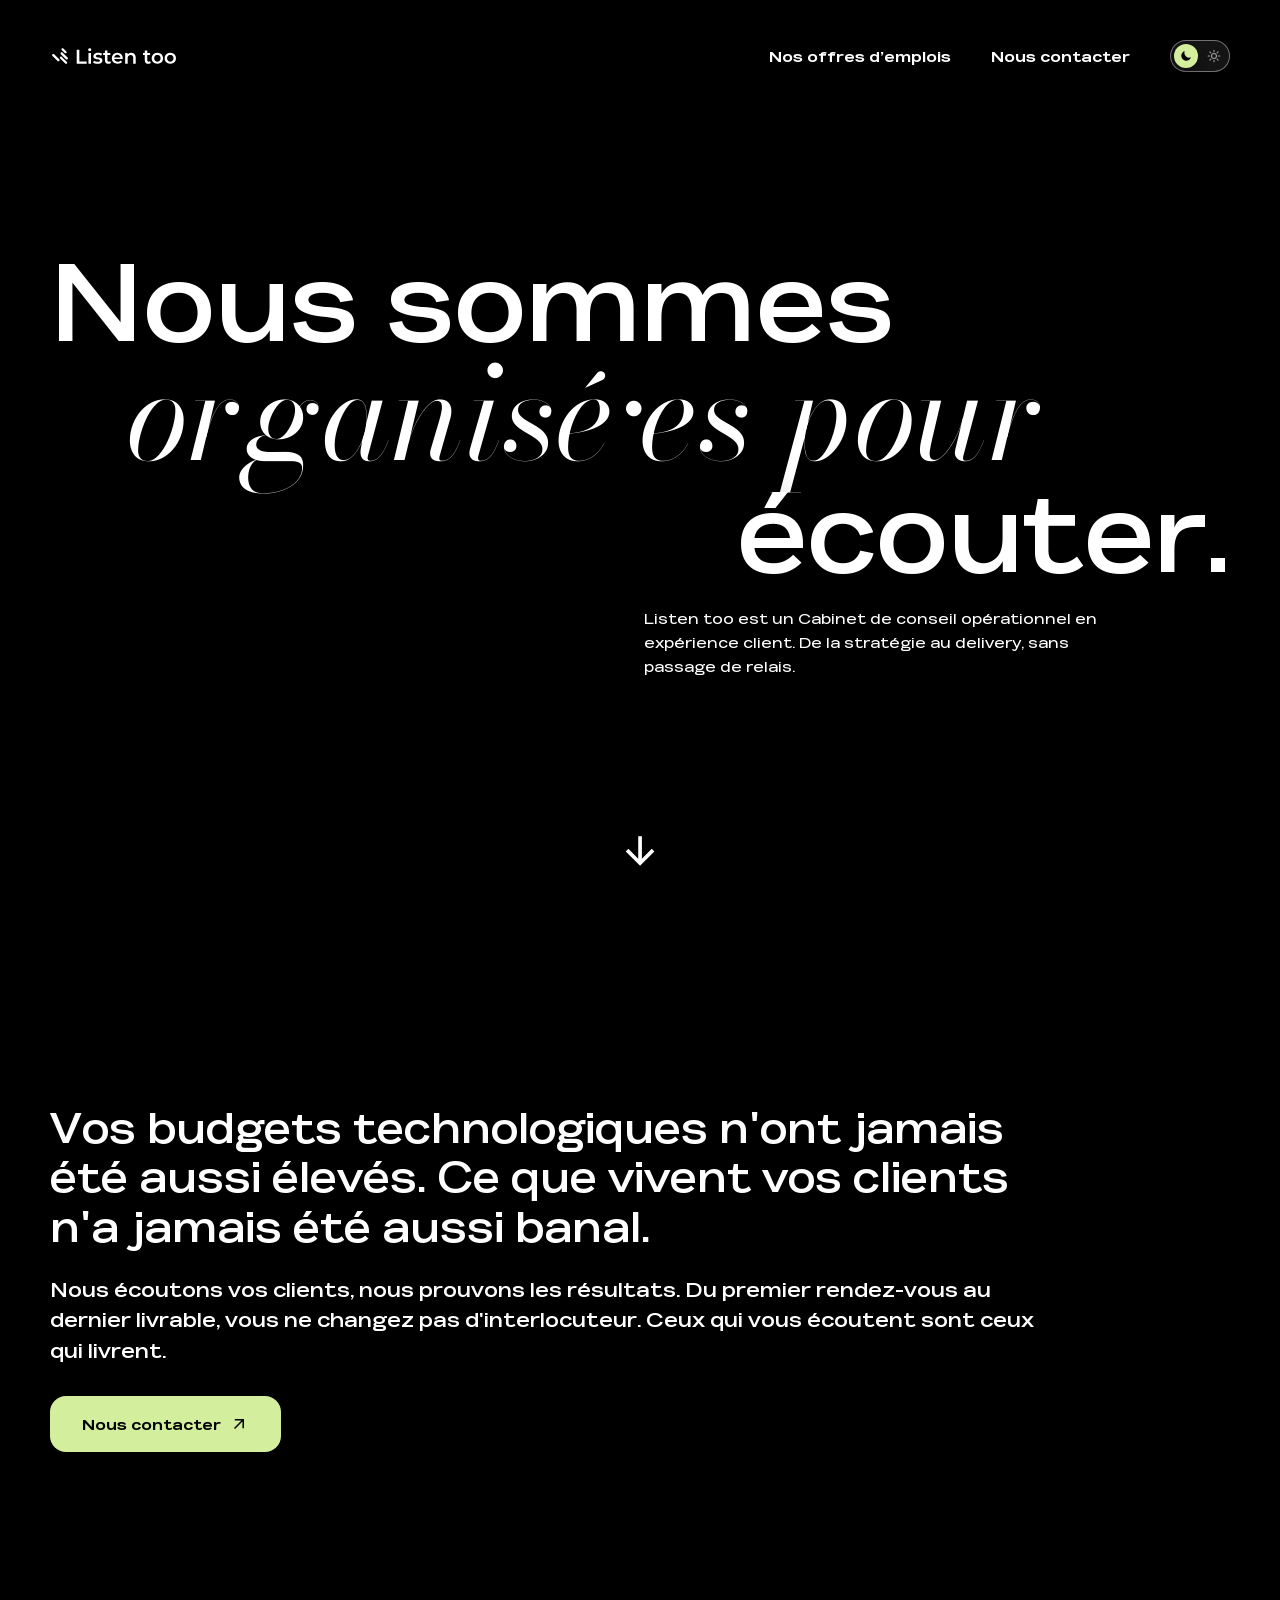
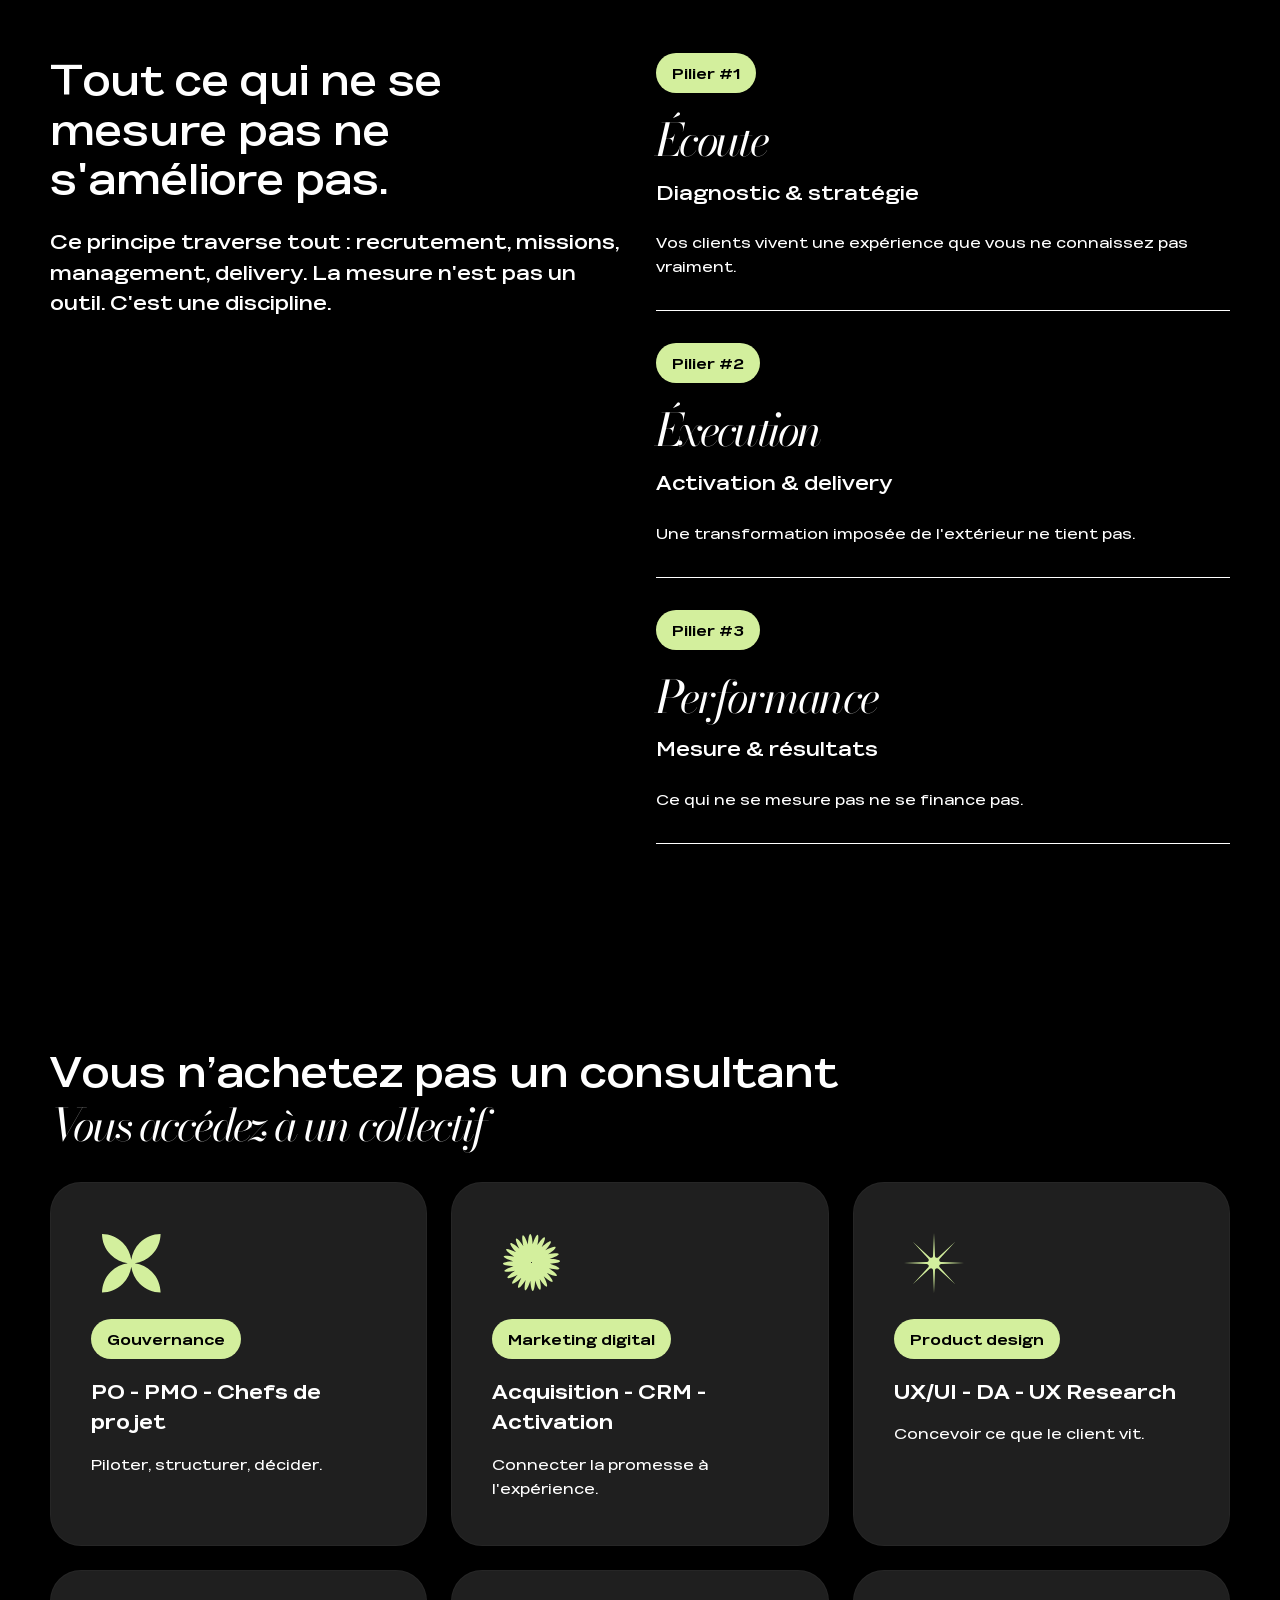
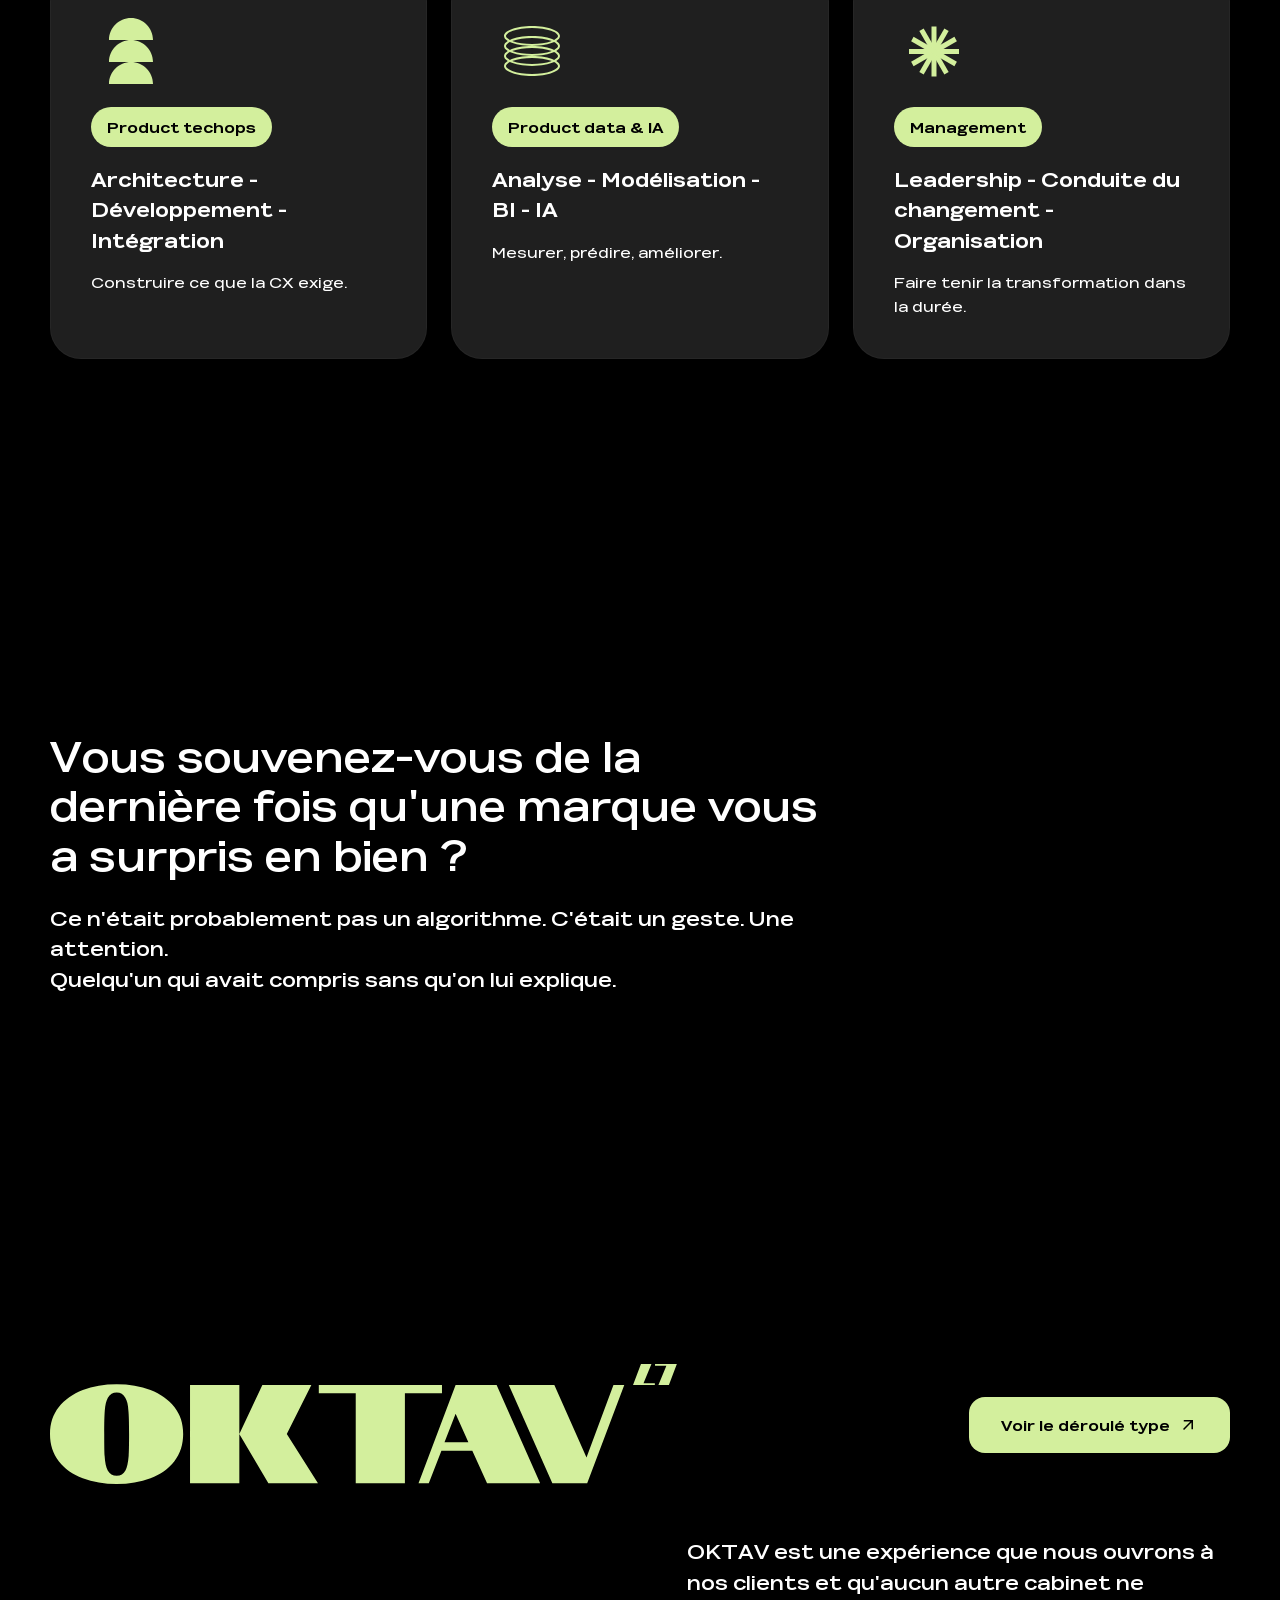
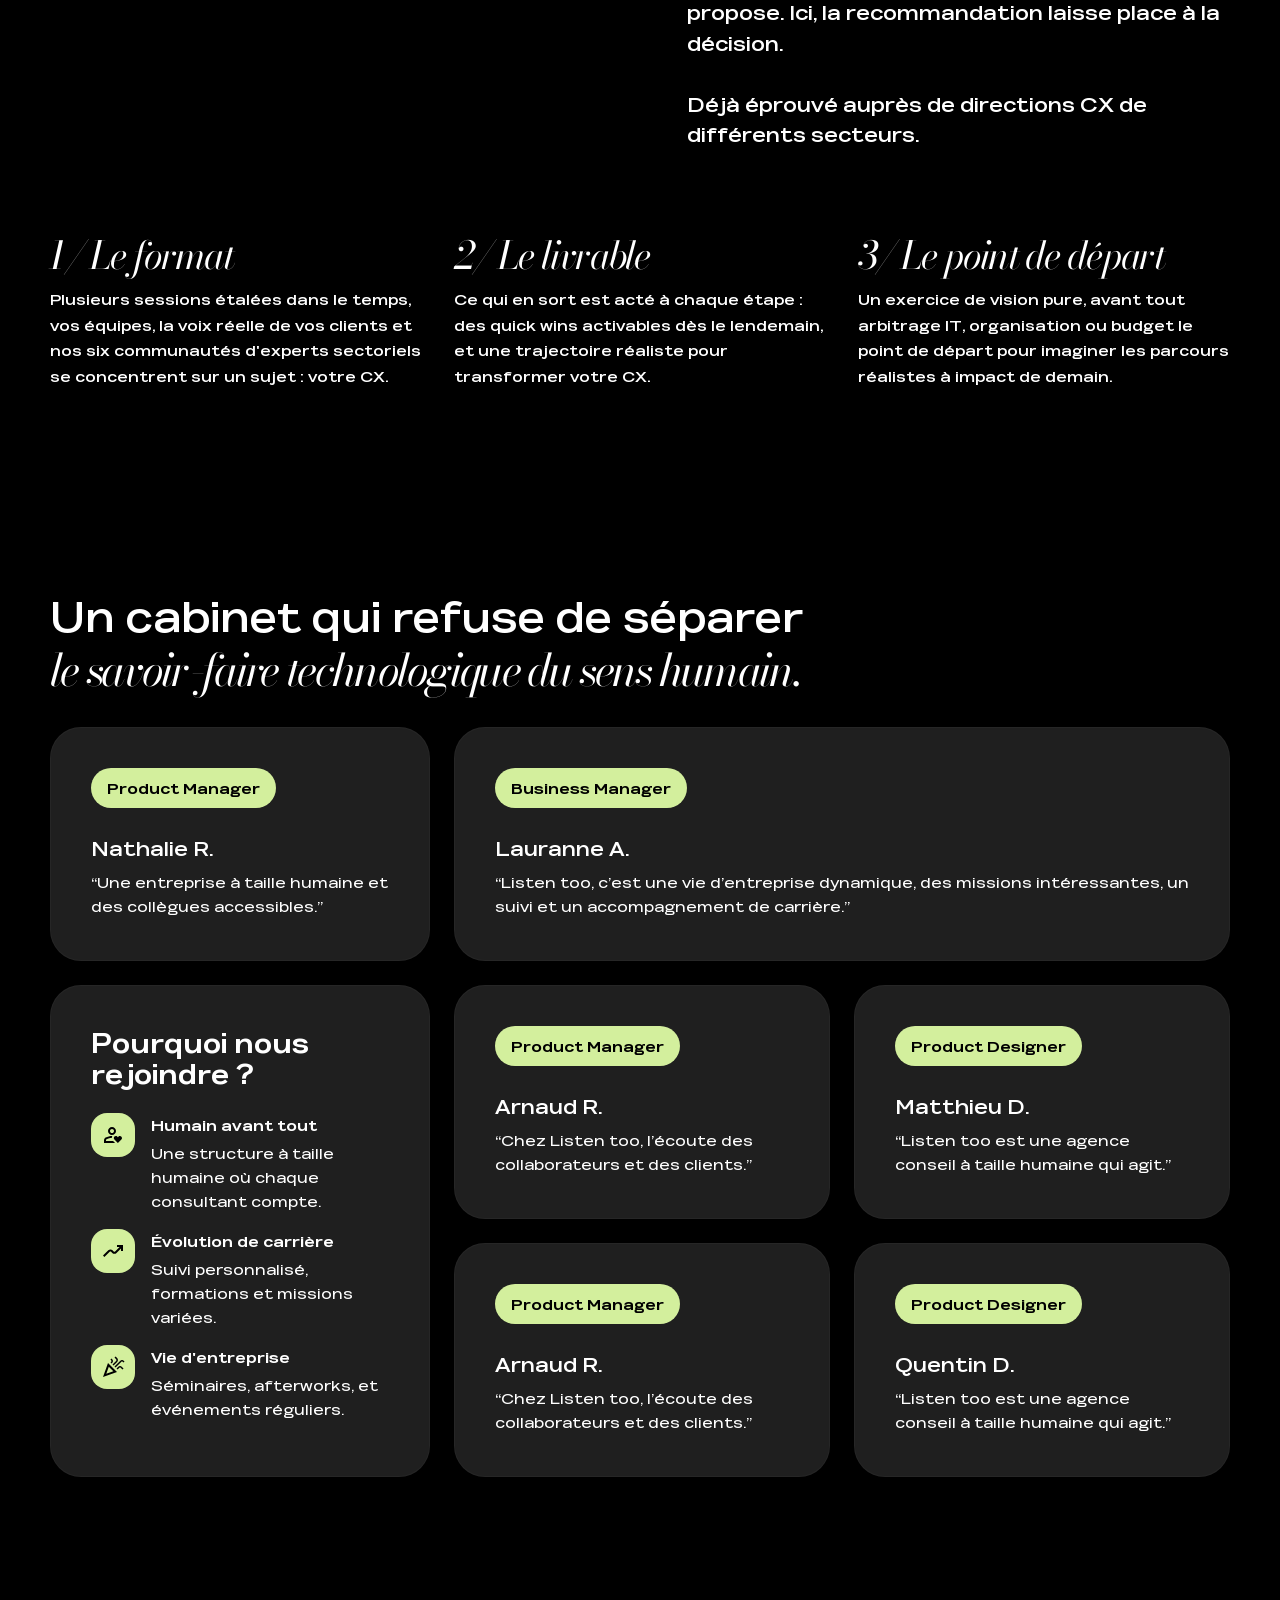
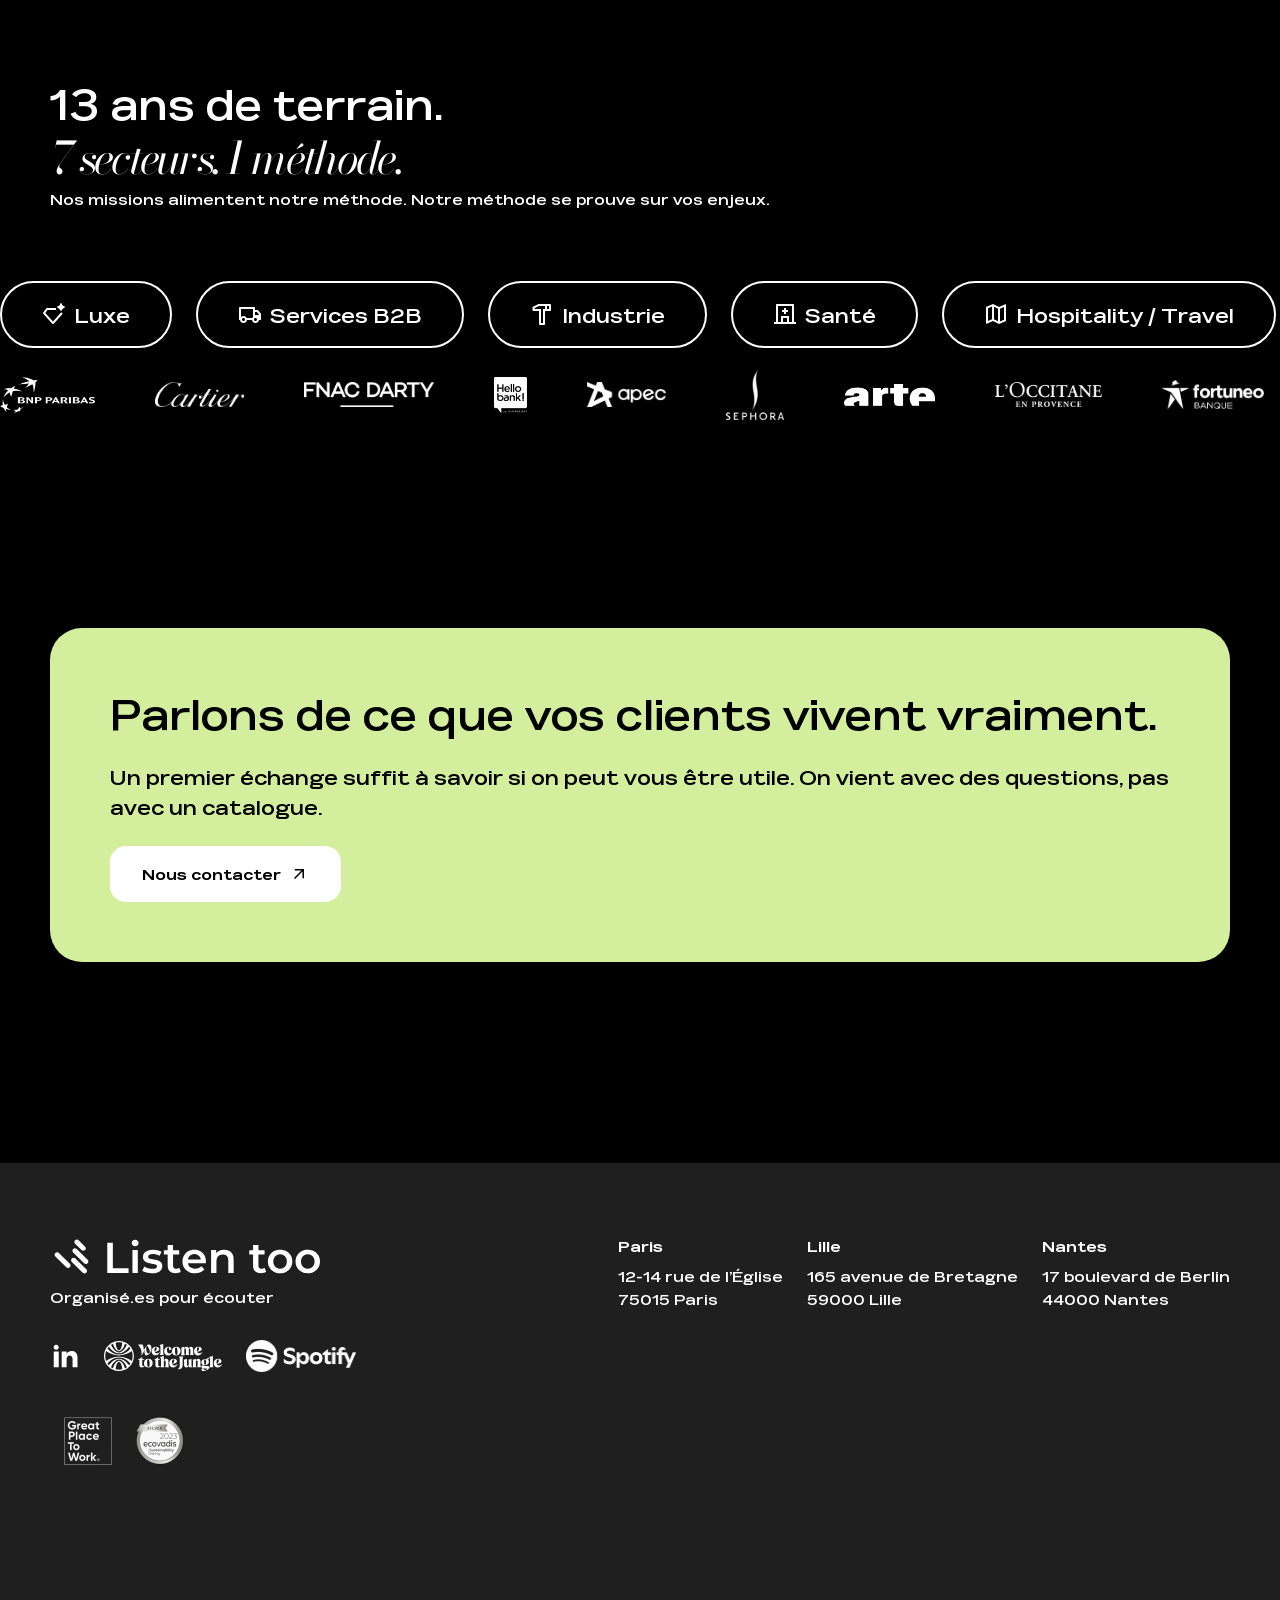
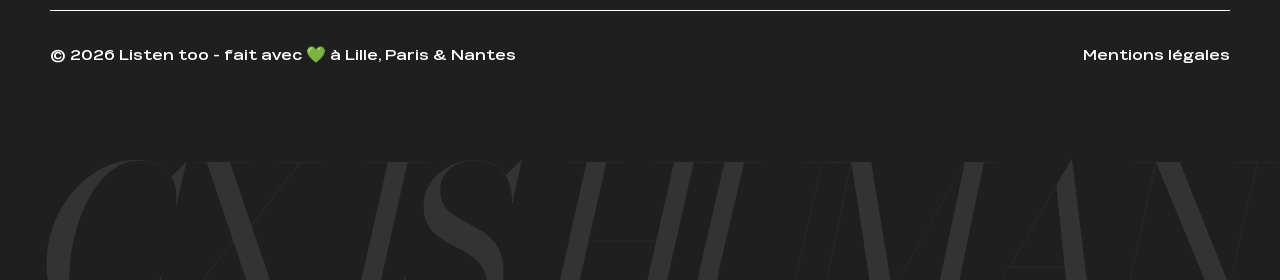
==== commit fe1ecbbc: "Point 'Nos offres d'emplois' to the LinkedIn jobs page Co-Authored-By: Claude Opus 5.5 <noreply@anth" ====
--- a/index.html
+++ b/index.html
@@ -21,7 +21,7 @@
         <img src="assets/img/logo.svg" width="126" height="20" alt="Listen too">
       </a>
       <nav class="nav" id="nav" aria-label="Navigation principale">
-        <a class="nav__link" href="https://www.welcometothejungle.com/fr/companies-v1/listen-too/jobs" target="_blank" rel="noopener">Nos offres d’emplois</a>
+        <a class="nav__link" href="https://www.linkedin.com/jobs/search-results/?keywords=jobs&amp;origin=COMPANY_PAGE_JOBS_CLUSTER_EXPANSION&amp;originToLandingJobPostings=4470130739%2C4458894578%2C4463018726%2C4458881648%2C4458887597&amp;geoId=105015875&amp;f_C=5369020" target="_blank" rel="noopener">Nos offres d’emplois</a>
         <a class="nav__link" href="contact.html">Nous contacter</a>
       </nav>
       <button class="theme-toggle" type="button" role="switch" aria-checked="false" aria-label="Mode jour">
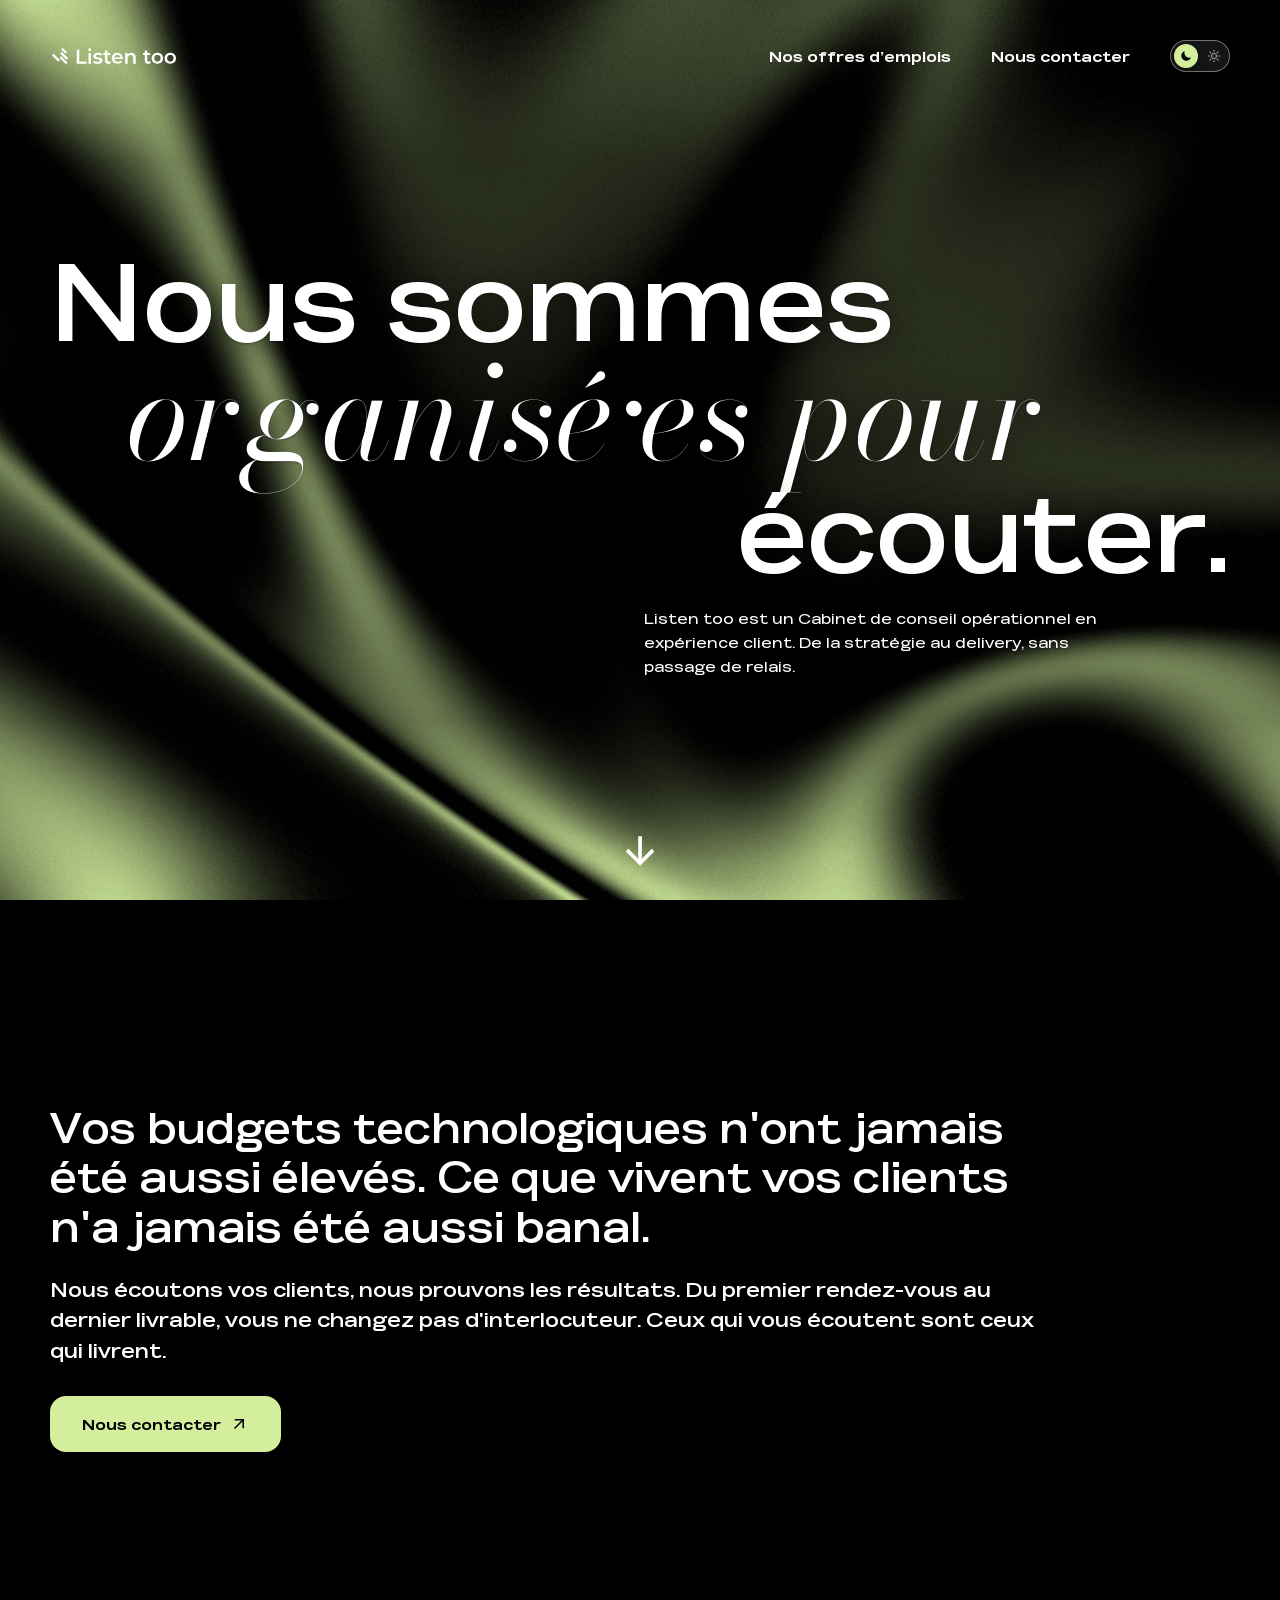
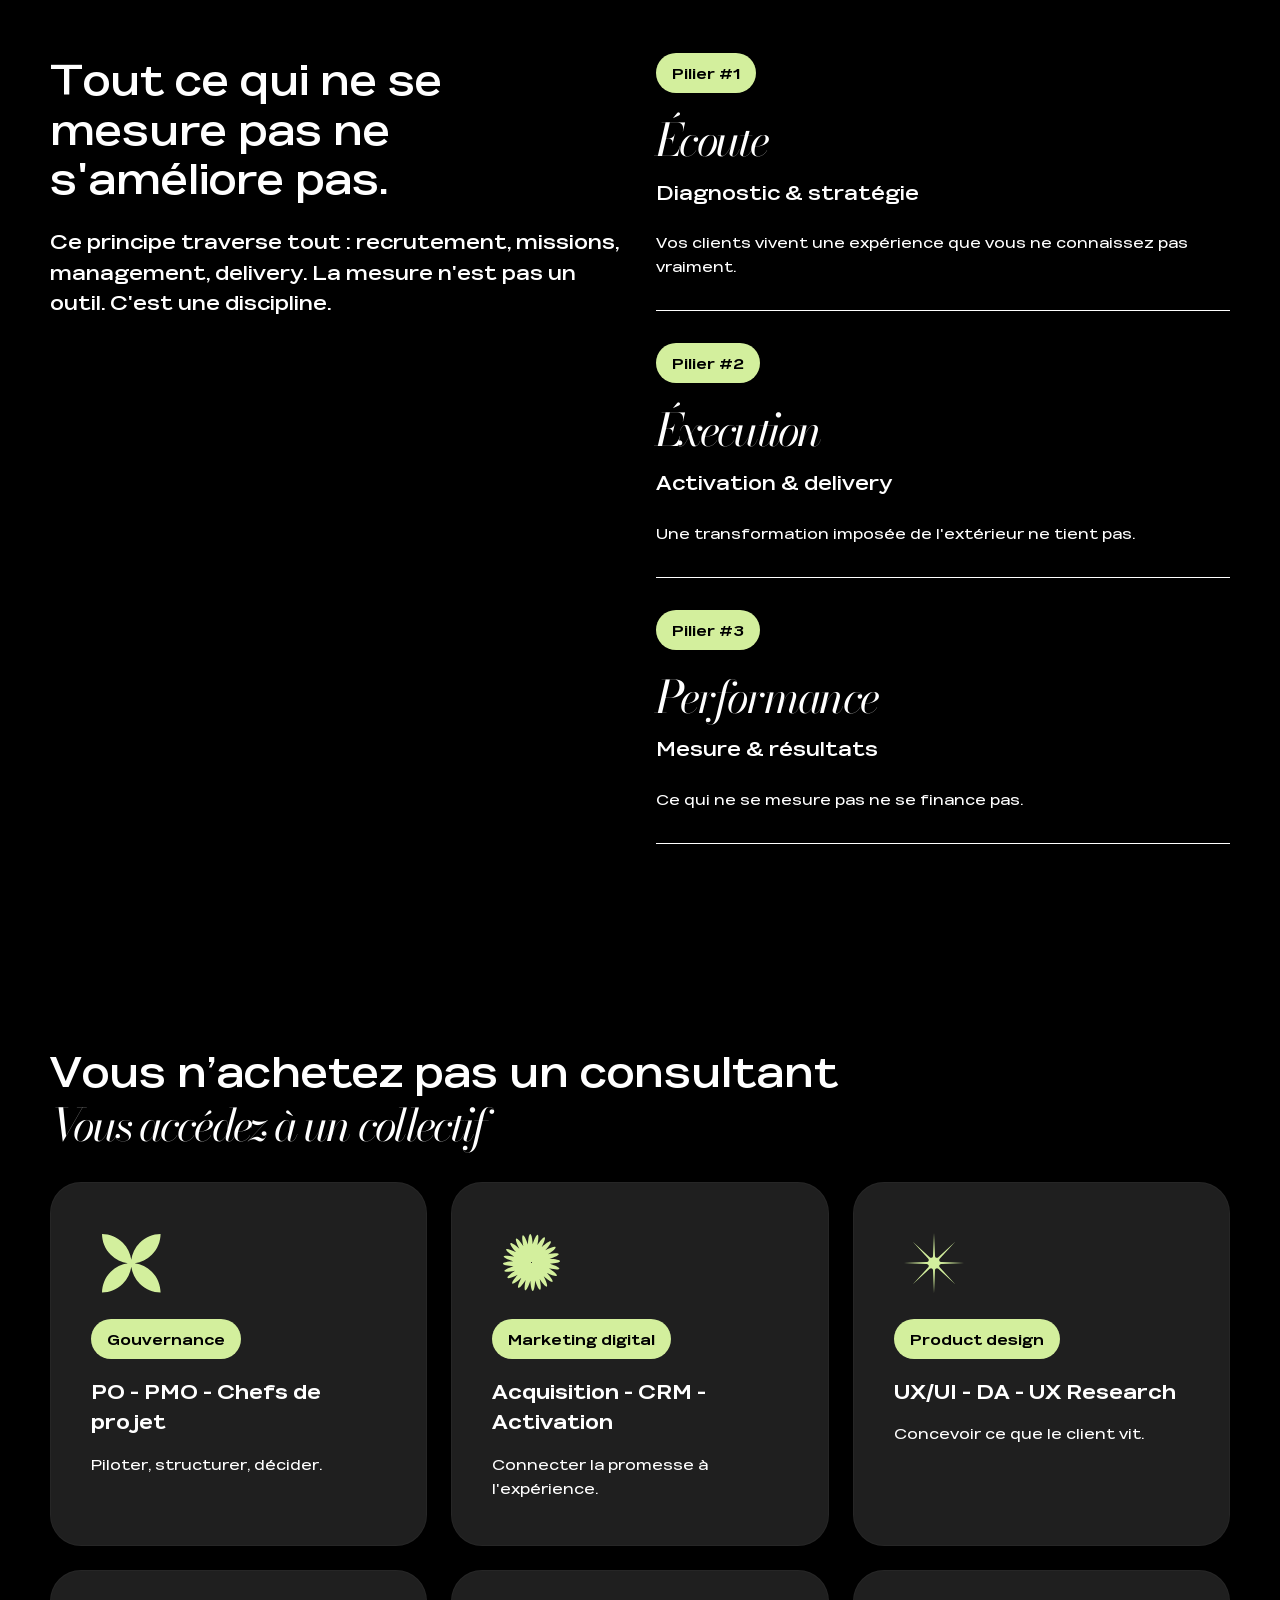
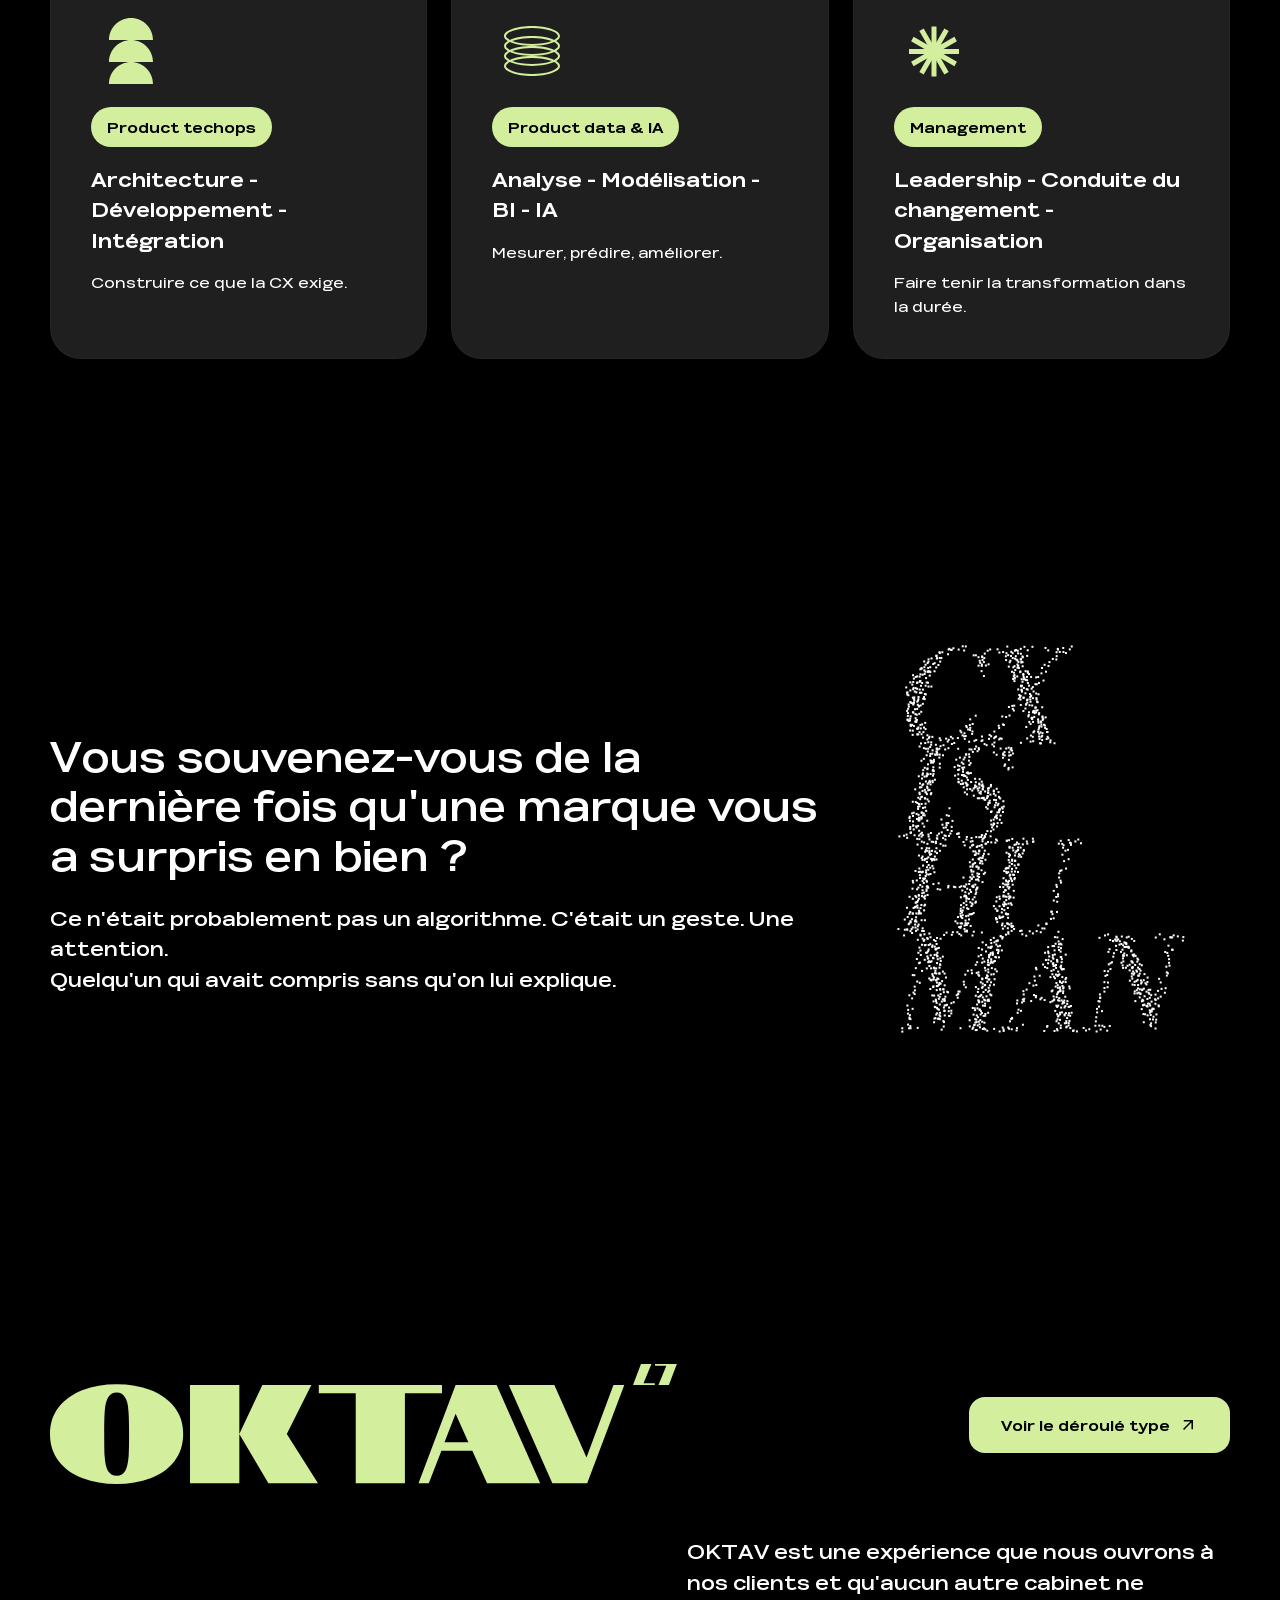
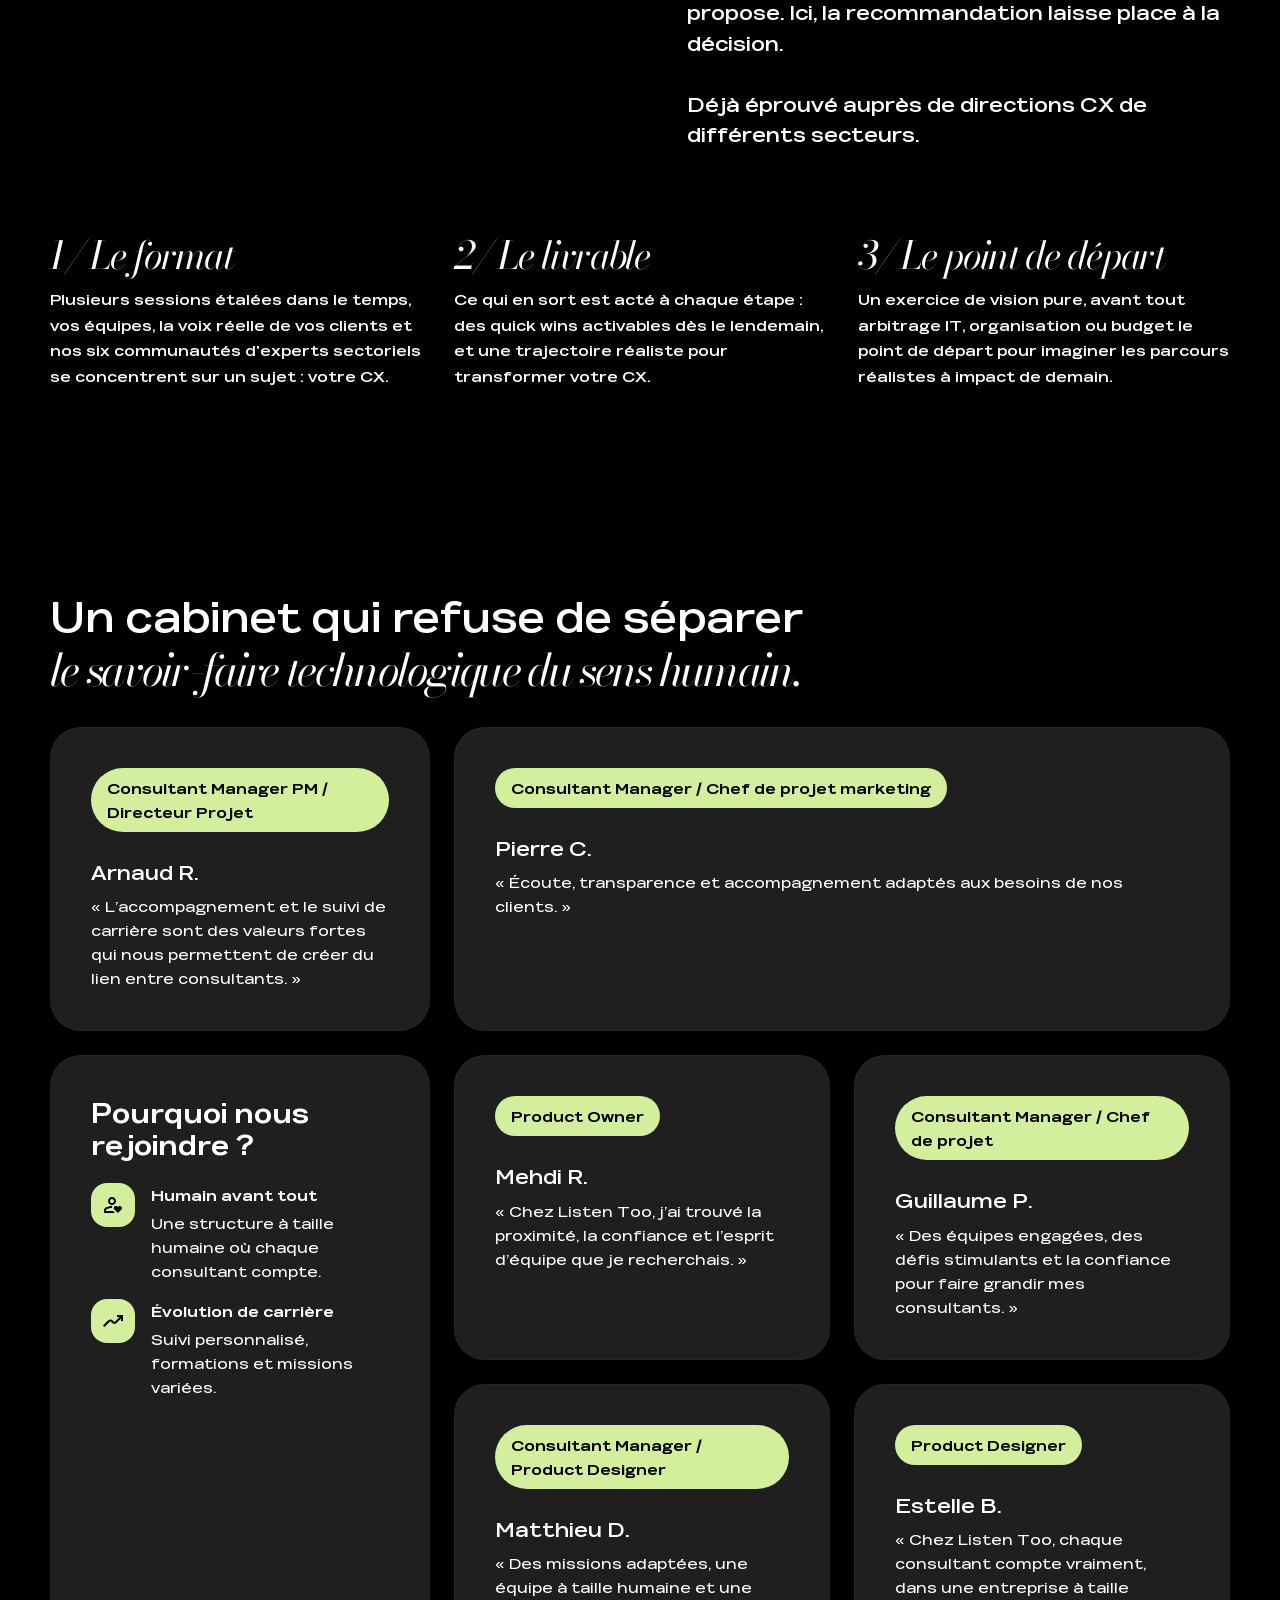
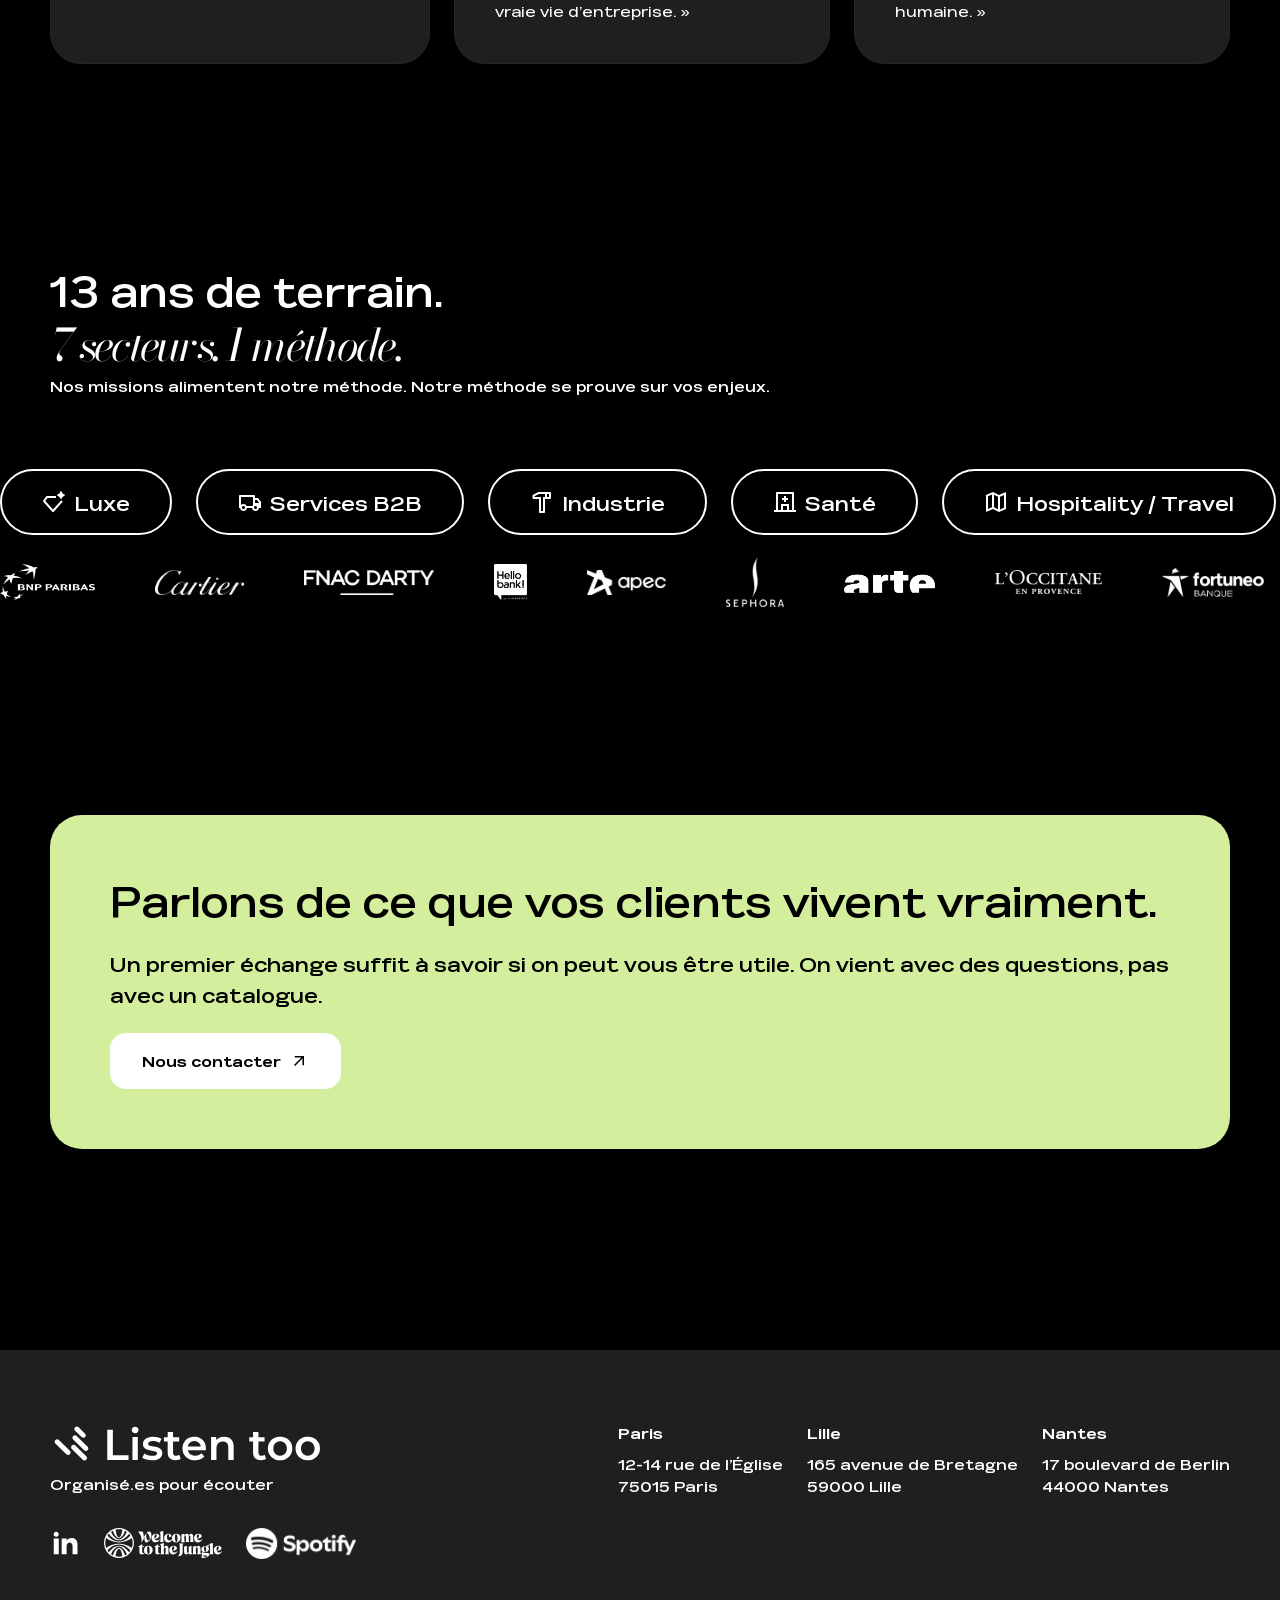
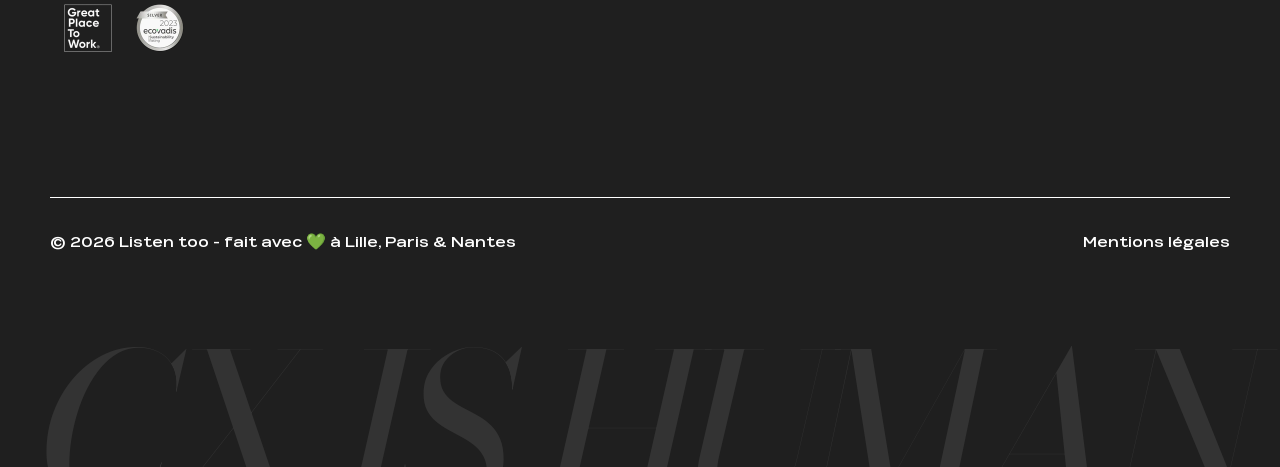
==== commit 6064c9e6: "Replace testimonials with the six new ones - Arnaud R., Pierre C., Mehdi R., Guillaume P., Matthieu " ====
--- a/index.html
+++ b/index.html
@@ -226,15 +226,15 @@
 
         <div class="team">
           <figure class="card quote">
-            <span class="badge">Product Manager</span>
-            <figcaption class="card__title">Nathalie R.</figcaption>
-            <blockquote class="card__text">“Une entreprise à taille humaine et des collègues accessibles.”</blockquote>
+            <span class="badge">Consultant Manager PM / Directeur Projet</span>
+            <figcaption class="card__title">Arnaud R.</figcaption>
+            <blockquote class="card__text">«&nbsp;L’accompagnement et le suivi de carrière sont des valeurs fortes qui nous permettent de créer du lien entre consultants.&nbsp;»</blockquote>
           </figure>
 
           <figure class="card quote team__wide">
-            <span class="badge">Business Manager</span>
-            <figcaption class="card__title">Lauranne A.</figcaption>
-            <blockquote class="card__text">“Listen too, c’est une vie d’entreprise dynamique, des missions intéressantes, un suivi et un accompagnement de carrière.”</blockquote>
+            <span class="badge">Consultant Manager / Chef de projet marketing</span>
+            <figcaption class="card__title">Pierre C.</figcaption>
+            <blockquote class="card__text">«&nbsp;Écoute, transparence et accompagnement adaptés aux besoins de nos clients.&nbsp;»</blockquote>
           </figure>
 
           <article class="card join team__tall">
@@ -265,27 +265,27 @@
           </article>
 
           <figure class="card quote">
-            <span class="badge">Product Manager</span>
-            <figcaption class="card__title">Arnaud R.</figcaption>
-            <blockquote class="card__text">“Chez Listen too, l’écoute des collaborateurs et des clients.”</blockquote>
+            <span class="badge">Product Owner</span>
+            <figcaption class="card__title">Mehdi R.</figcaption>
+            <blockquote class="card__text">«&nbsp;Chez Listen Too, j’ai trouvé la proximité, la confiance et l’esprit d’équipe que je recherchais.&nbsp;»</blockquote>
+          </figure>
+
+          <figure class="card quote">
+            <span class="badge">Consultant Manager / Chef de projet</span>
+            <figcaption class="card__title">Guillaume P.</figcaption>
+            <blockquote class="card__text">«&nbsp;Des équipes engagées, des défis stimulants et la confiance pour faire grandir mes consultants.&nbsp;»</blockquote>
+          </figure>
+
+          <figure class="card quote">
+            <span class="badge">Consultant Manager / Product Designer</span>
+            <figcaption class="card__title">Matthieu D.</figcaption>
+            <blockquote class="card__text">«&nbsp;Des missions adaptées, une équipe à taille humaine et une vraie vie d’entreprise.&nbsp;»</blockquote>
           </figure>
 
           <figure class="card quote">
             <span class="badge">Product Designer</span>
-            <figcaption class="card__title">Matthieu D.</figcaption>
-            <blockquote class="card__text">“Listen too est une agence conseil à taille humaine qui agit.”</blockquote>
-          </figure>
-
-          <figure class="card quote">
-            <span class="badge">Product Manager</span>
-            <figcaption class="card__title">Arnaud R.</figcaption>
-            <blockquote class="card__text">“Chez Listen too, l’écoute des collaborateurs et des clients.”</blockquote>
-          </figure>
-
-          <figure class="card quote">
-            <span class="badge">Product Designer</span>
-            <figcaption class="card__title">Quentin D.</figcaption>
-            <blockquote class="card__text">“Listen too est une agence conseil à taille humaine qui agit.”</blockquote>
+            <figcaption class="card__title">Estelle B.</figcaption>
+            <blockquote class="card__text">«&nbsp;Chez Listen Too, chaque consultant compte vraiment, dans une entreprise à taille humaine.&nbsp;»</blockquote>
           </figure>
         </div>
       </div>
--- a/assets/css/style.css
+++ b/assets/css/style.css
@@ -610,7 +610,7 @@
    ========================================================================== */
 .team {
   display: grid;
-  grid-template-columns: 380fr 376fr 376fr;
+  grid-template-columns: minmax(0, 380fr) minmax(0, 376fr) minmax(0, 376fr);
   gap: var(--gap);
   margin-top: 7px;
 }
@@ -619,6 +619,9 @@
 .team__tall { grid-row: span 2; }
 
 .quote { gap: 24px; min-height: 234px; }
+
+/* Long job titles wrap inside the badge instead of widening the card */
+.quote .badge { max-width: 100%; white-space: normal; }
 .quote .card__title + .card__text { margin-top: -16px; } /* name → quote: 8px */
 
 .join { gap: 24px; }
@@ -937,7 +940,7 @@
 @media (max-width: 1100px) {
   .roles { grid-template-columns: repeat(2, 1fr); }
 
-  .team { grid-template-columns: repeat(2, 1fr); }
+  .team { grid-template-columns: repeat(2, minmax(0, 1fr)); }
   .team__wide { grid-column: auto; }
   .team__tall { grid-row: span 2; }
 
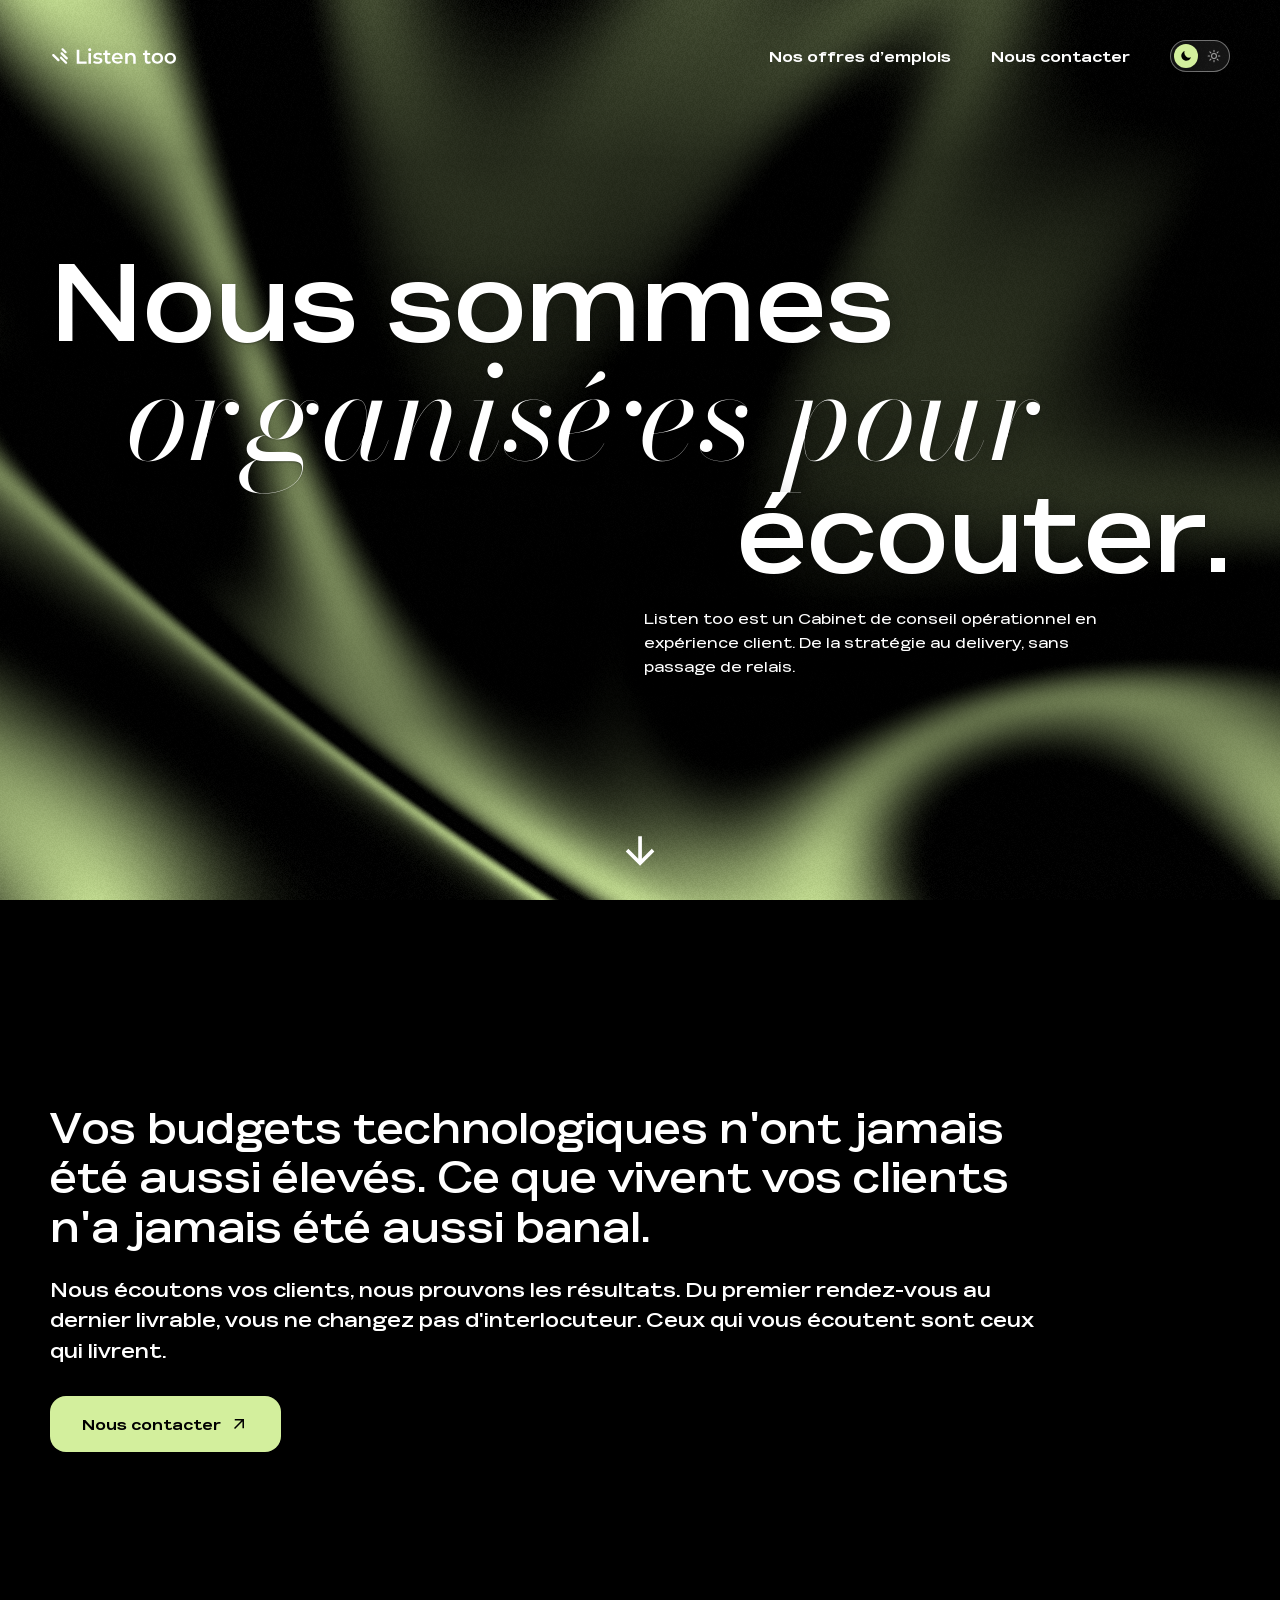
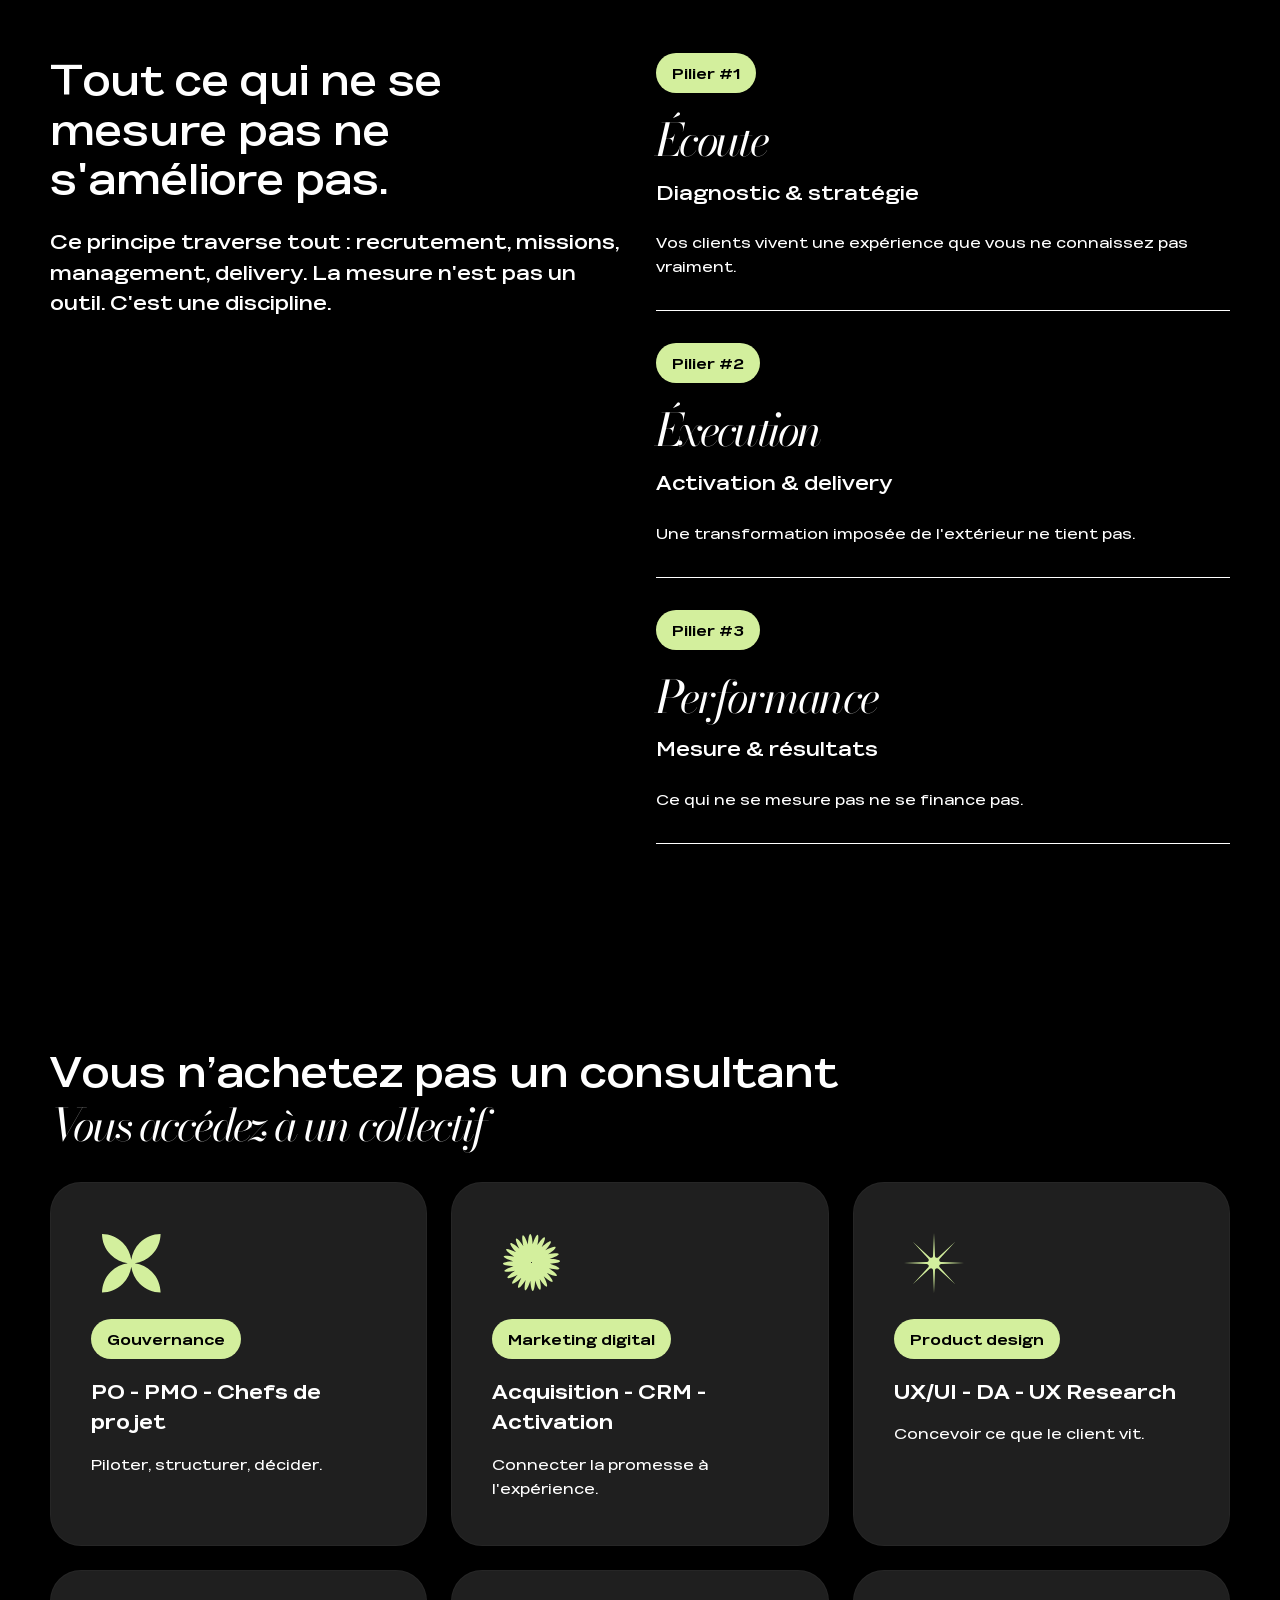
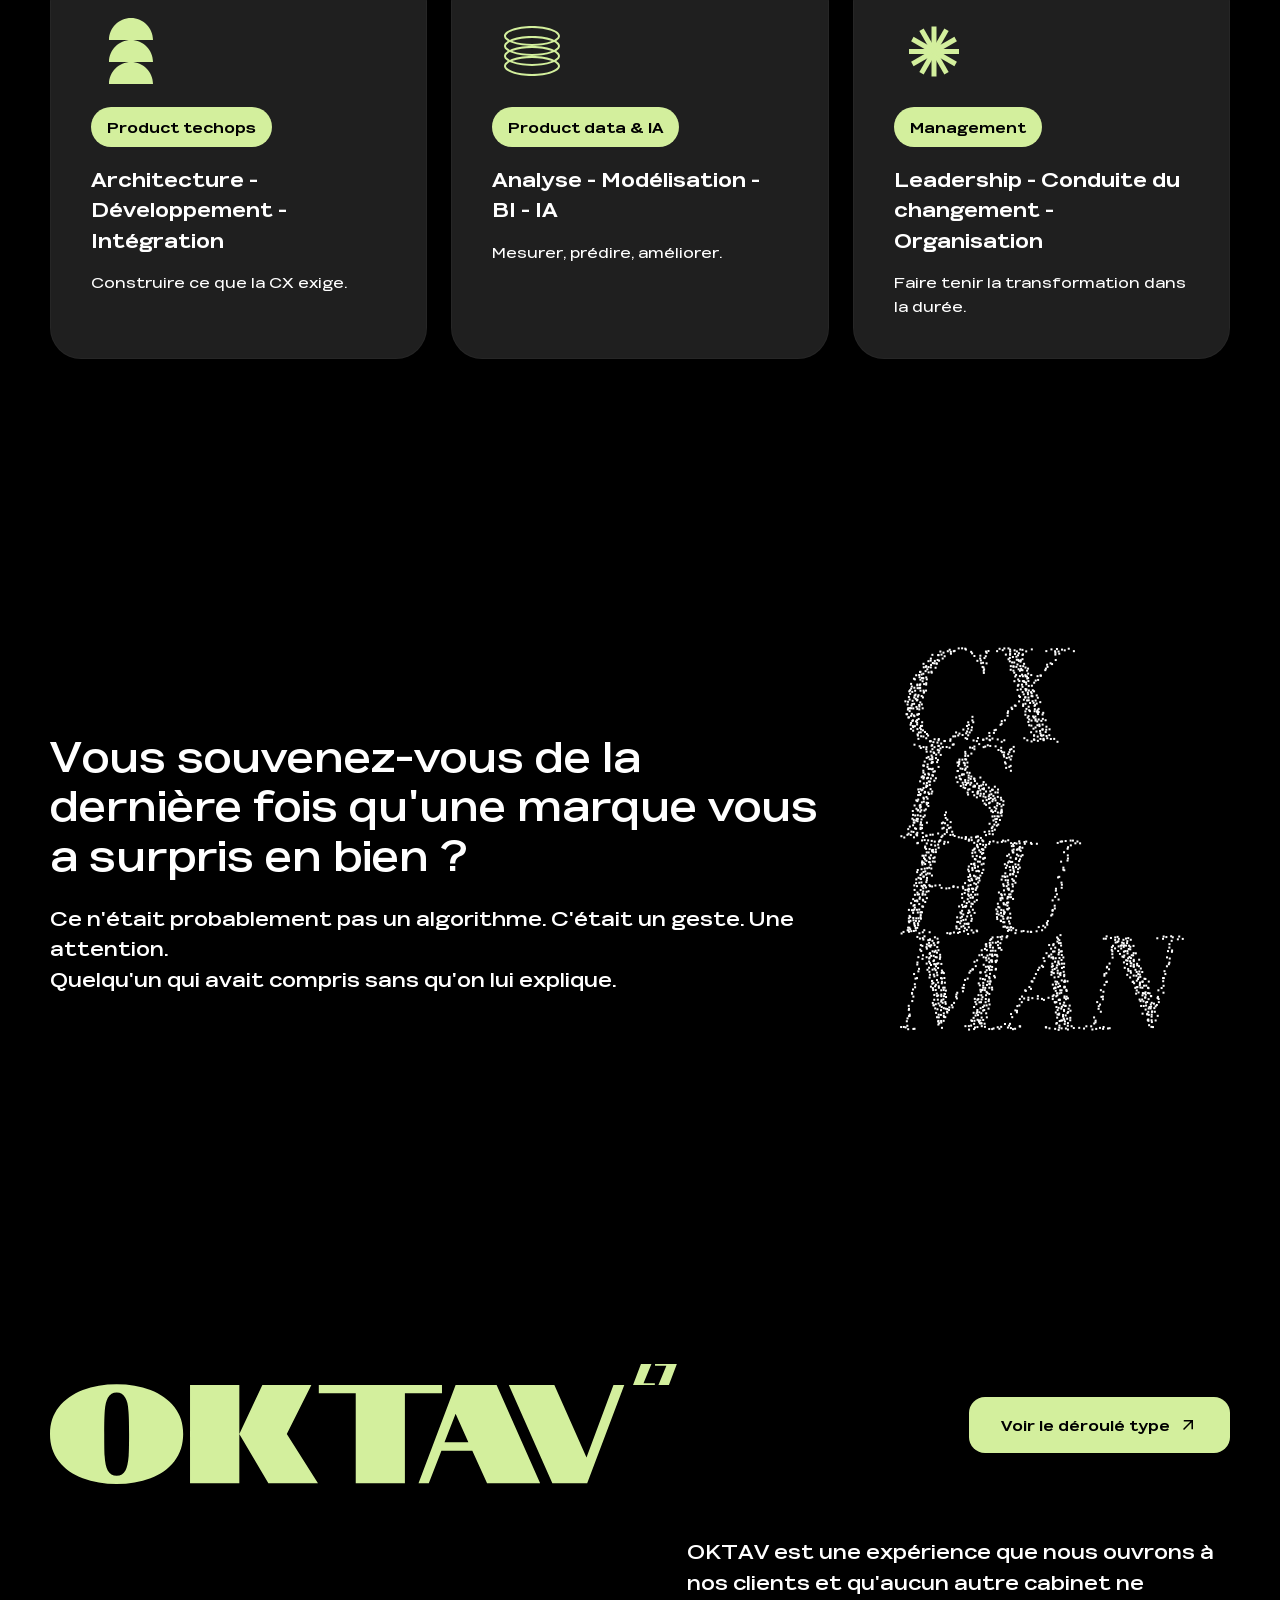
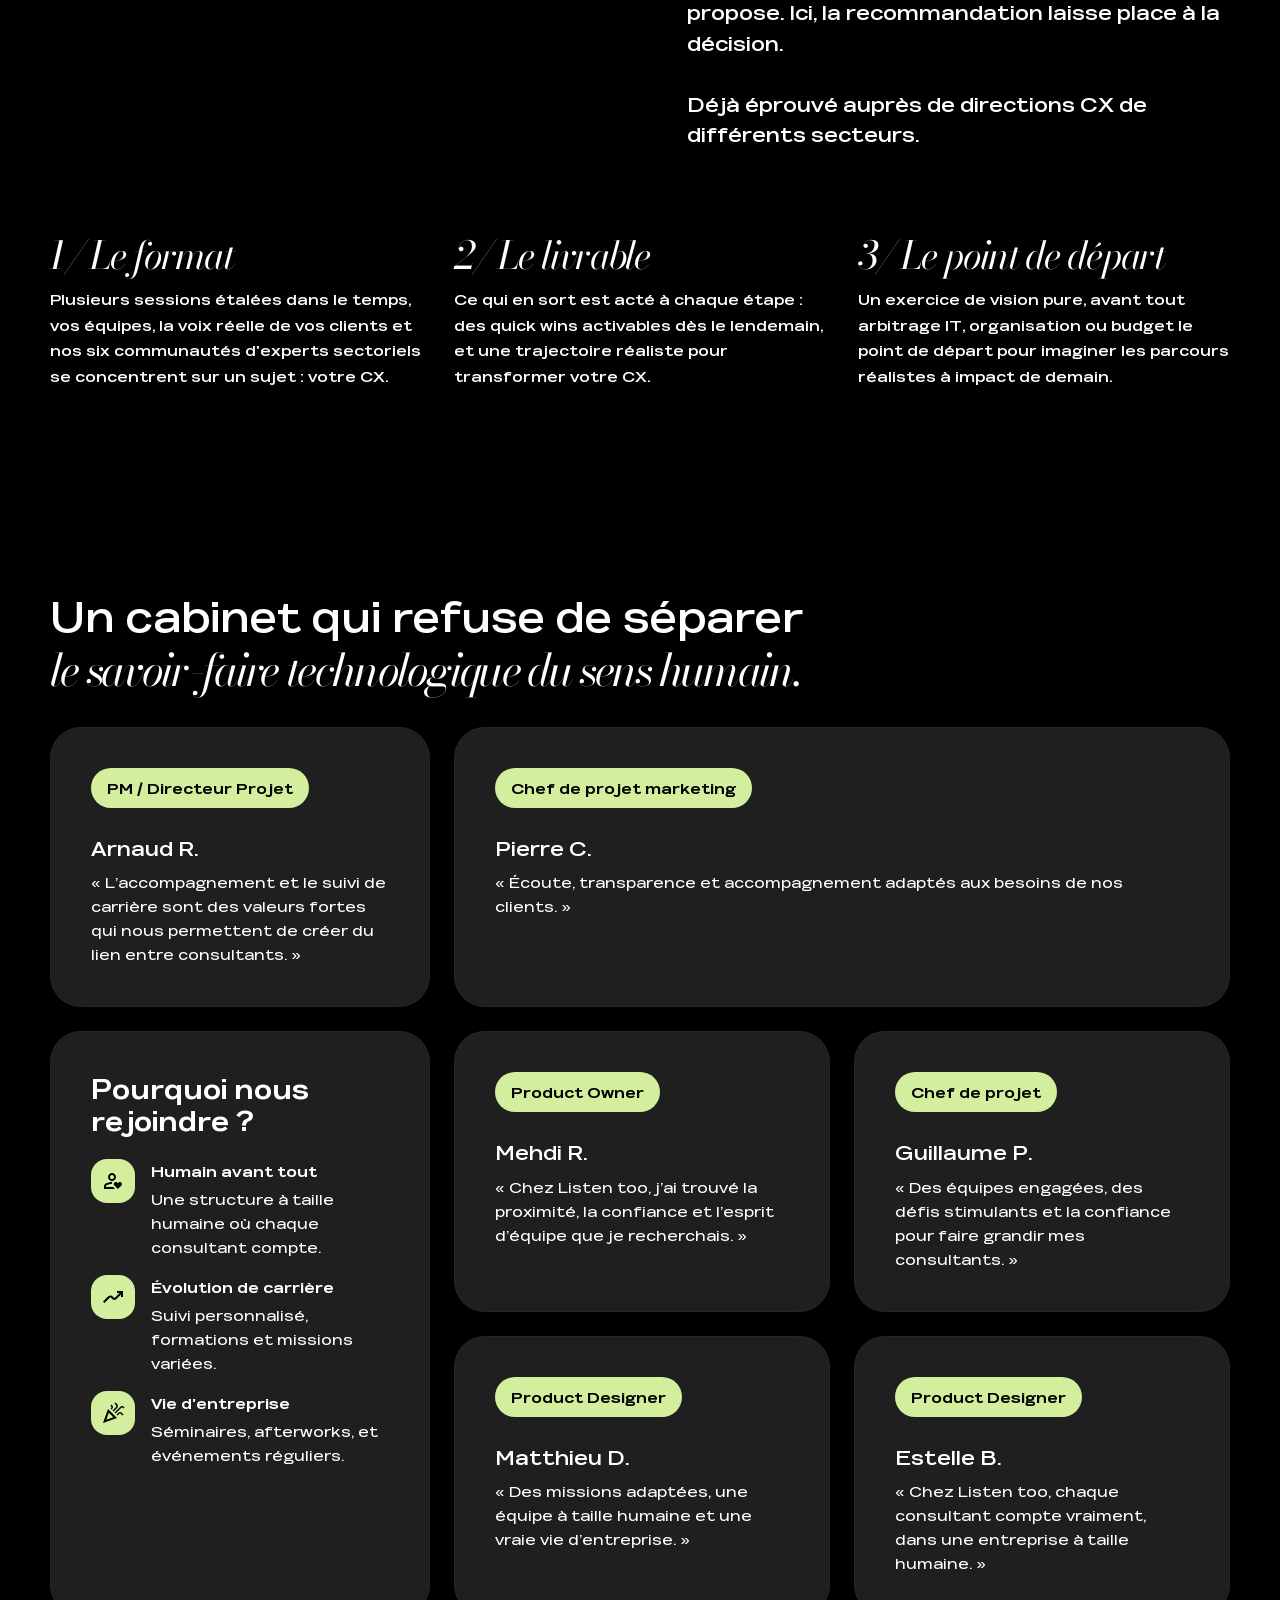
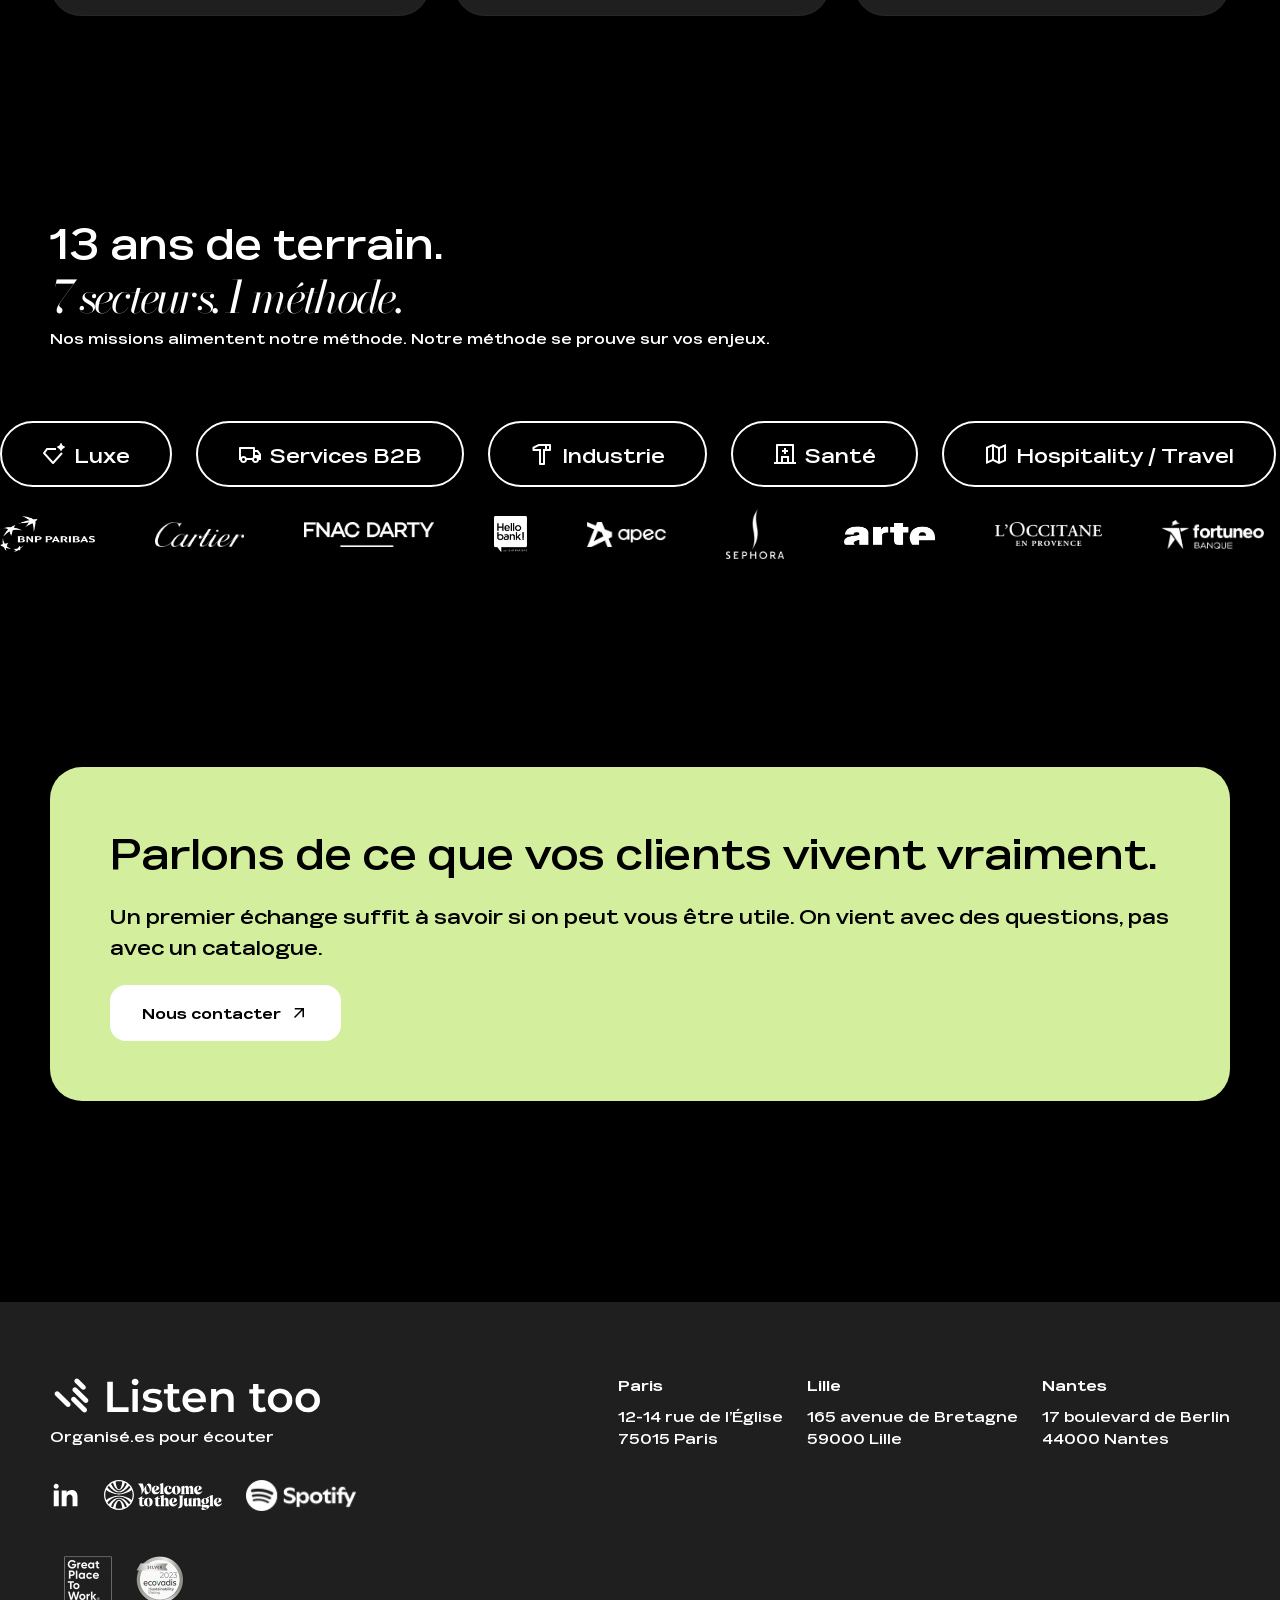
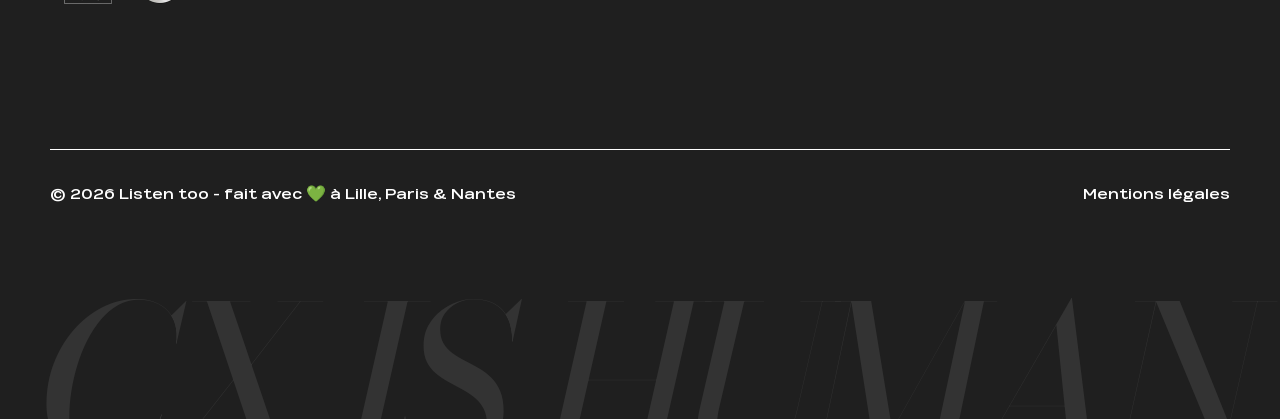
==== commit 12b3ffce: "Testimonials: 'Listen too' spelling, drop 'Consultant Manager' titles Co-Authored-By: Claude Opus 5." ====
--- a/index.html
+++ b/index.html
@@ -226,13 +226,13 @@
 
         <div class="team">
           <figure class="card quote">
-            <span class="badge">Consultant Manager PM / Directeur Projet</span>
+            <span class="badge">PM / Directeur Projet</span>
             <figcaption class="card__title">Arnaud R.</figcaption>
             <blockquote class="card__text">«&nbsp;L’accompagnement et le suivi de carrière sont des valeurs fortes qui nous permettent de créer du lien entre consultants.&nbsp;»</blockquote>
           </figure>
 
           <figure class="card quote team__wide">
-            <span class="badge">Consultant Manager / Chef de projet marketing</span>
+            <span class="badge">Chef de projet marketing</span>
             <figcaption class="card__title">Pierre C.</figcaption>
             <blockquote class="card__text">«&nbsp;Écoute, transparence et accompagnement adaptés aux besoins de nos clients.&nbsp;»</blockquote>
           </figure>
@@ -267,17 +267,17 @@
           <figure class="card quote">
             <span class="badge">Product Owner</span>
             <figcaption class="card__title">Mehdi R.</figcaption>
-            <blockquote class="card__text">«&nbsp;Chez Listen Too, j’ai trouvé la proximité, la confiance et l’esprit d’équipe que je recherchais.&nbsp;»</blockquote>
+            <blockquote class="card__text">«&nbsp;Chez Listen too, j’ai trouvé la proximité, la confiance et l’esprit d’équipe que je recherchais.&nbsp;»</blockquote>
           </figure>
 
           <figure class="card quote">
-            <span class="badge">Consultant Manager / Chef de projet</span>
+            <span class="badge">Chef de projet</span>
             <figcaption class="card__title">Guillaume P.</figcaption>
             <blockquote class="card__text">«&nbsp;Des équipes engagées, des défis stimulants et la confiance pour faire grandir mes consultants.&nbsp;»</blockquote>
           </figure>
 
           <figure class="card quote">
-            <span class="badge">Consultant Manager / Product Designer</span>
+            <span class="badge">Product Designer</span>
             <figcaption class="card__title">Matthieu D.</figcaption>
             <blockquote class="card__text">«&nbsp;Des missions adaptées, une équipe à taille humaine et une vraie vie d’entreprise.&nbsp;»</blockquote>
           </figure>
@@ -285,7 +285,7 @@
           <figure class="card quote">
             <span class="badge">Product Designer</span>
             <figcaption class="card__title">Estelle B.</figcaption>
-            <blockquote class="card__text">«&nbsp;Chez Listen Too, chaque consultant compte vraiment, dans une entreprise à taille humaine.&nbsp;»</blockquote>
+            <blockquote class="card__text">«&nbsp;Chez Listen too, chaque consultant compte vraiment, dans une entreprise à taille humaine.&nbsp;»</blockquote>
           </figure>
         </div>
       </div>
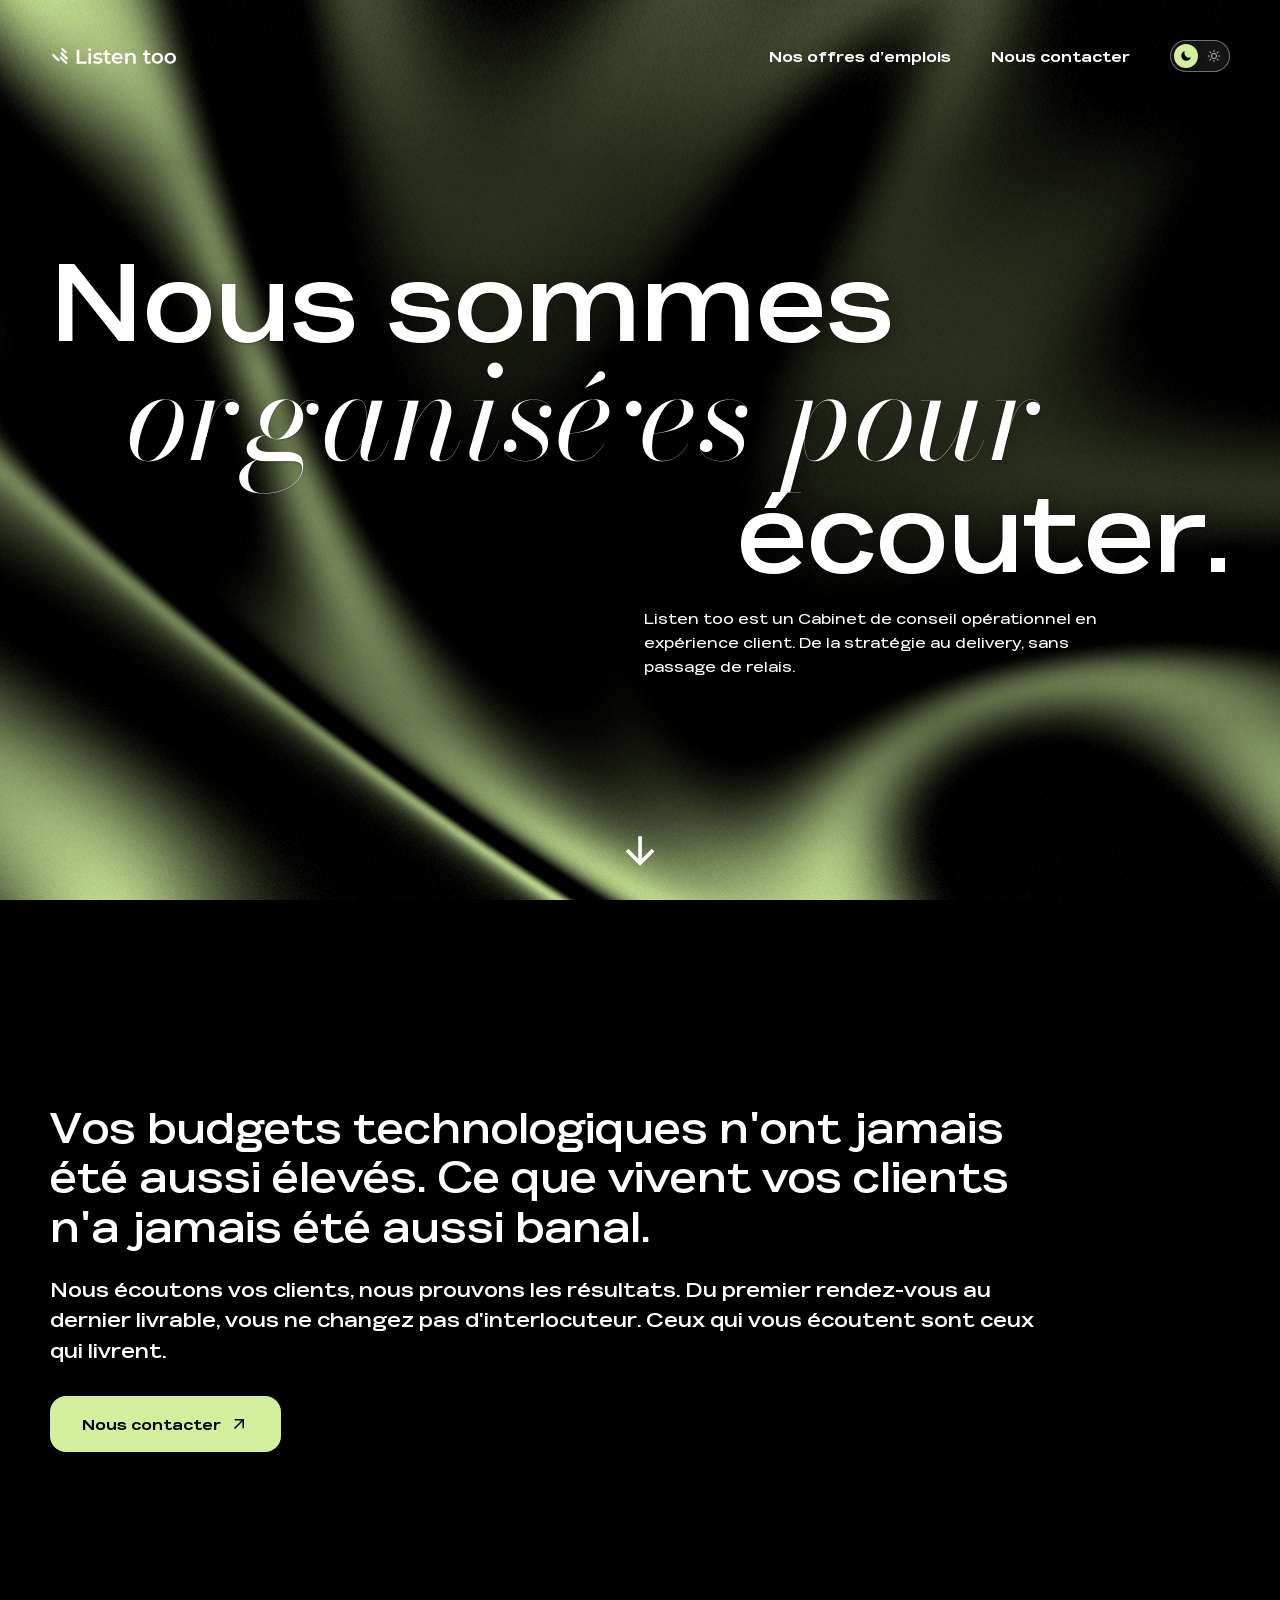
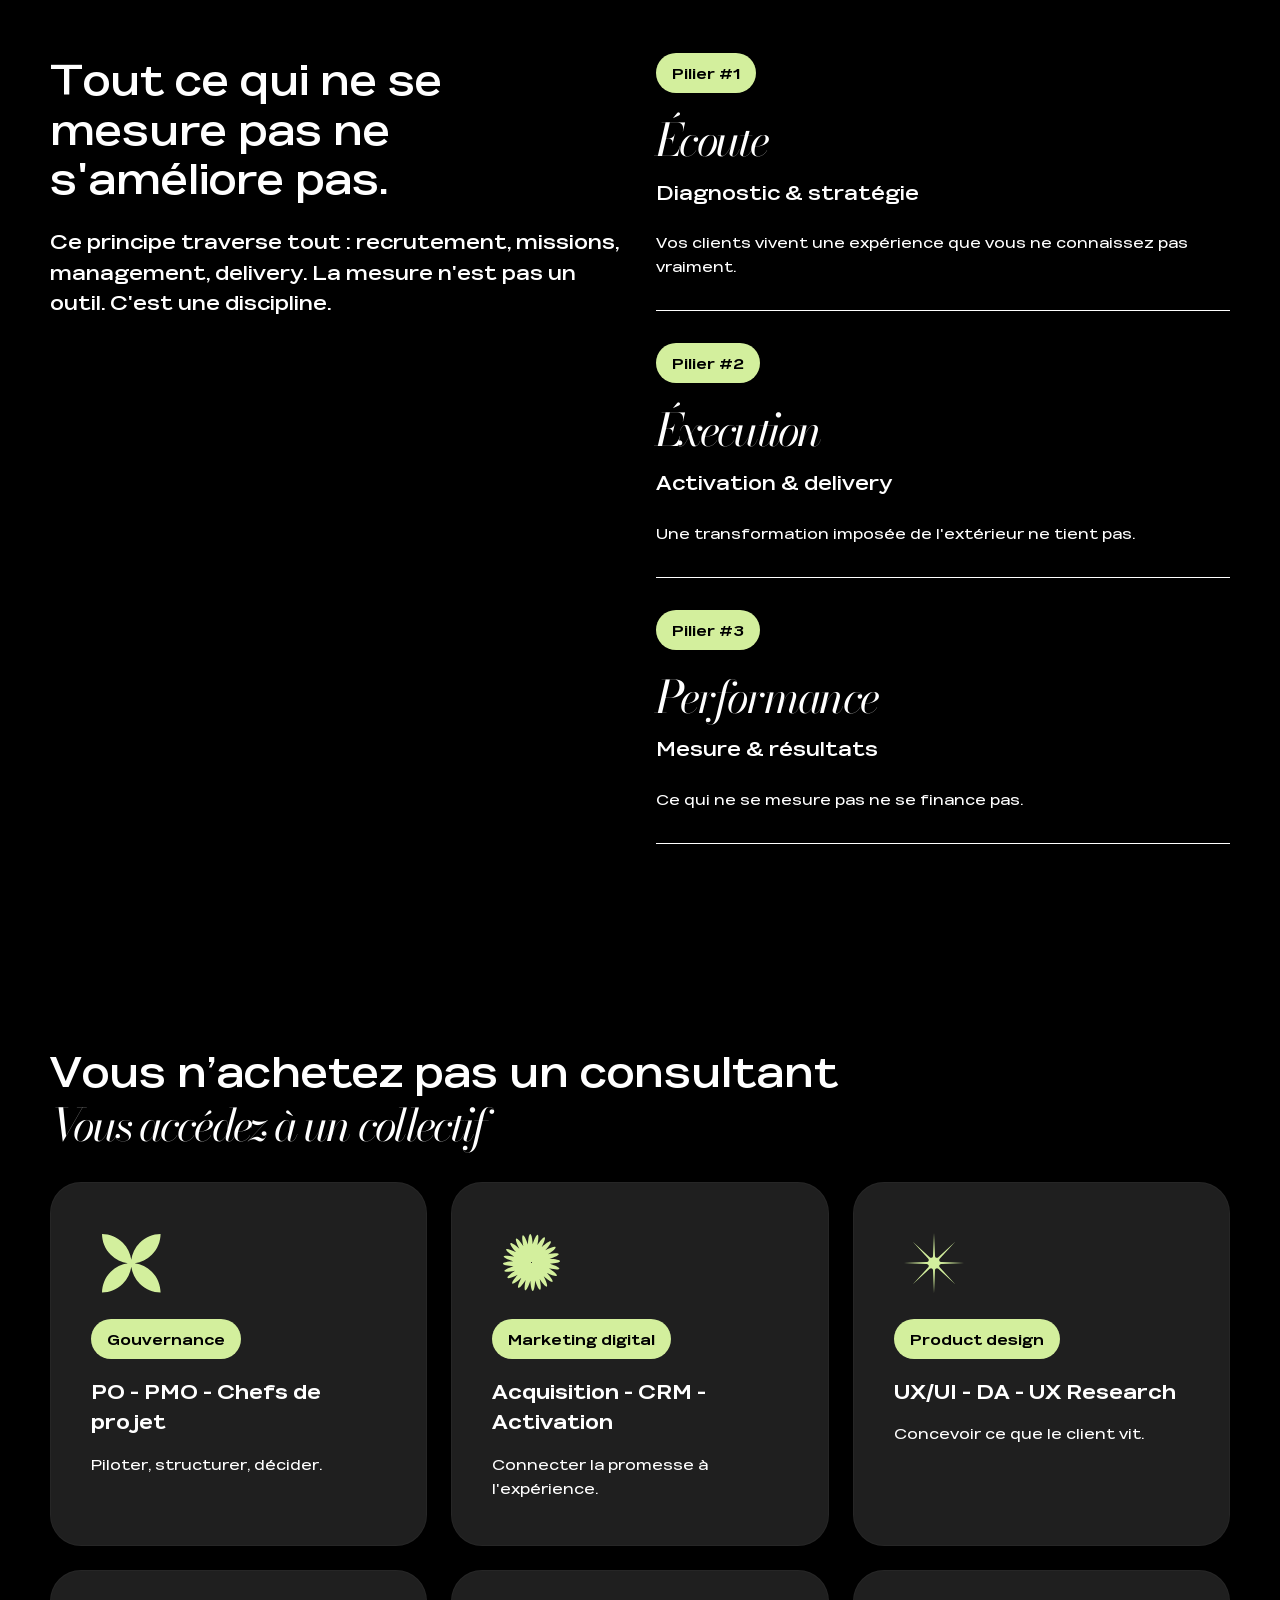
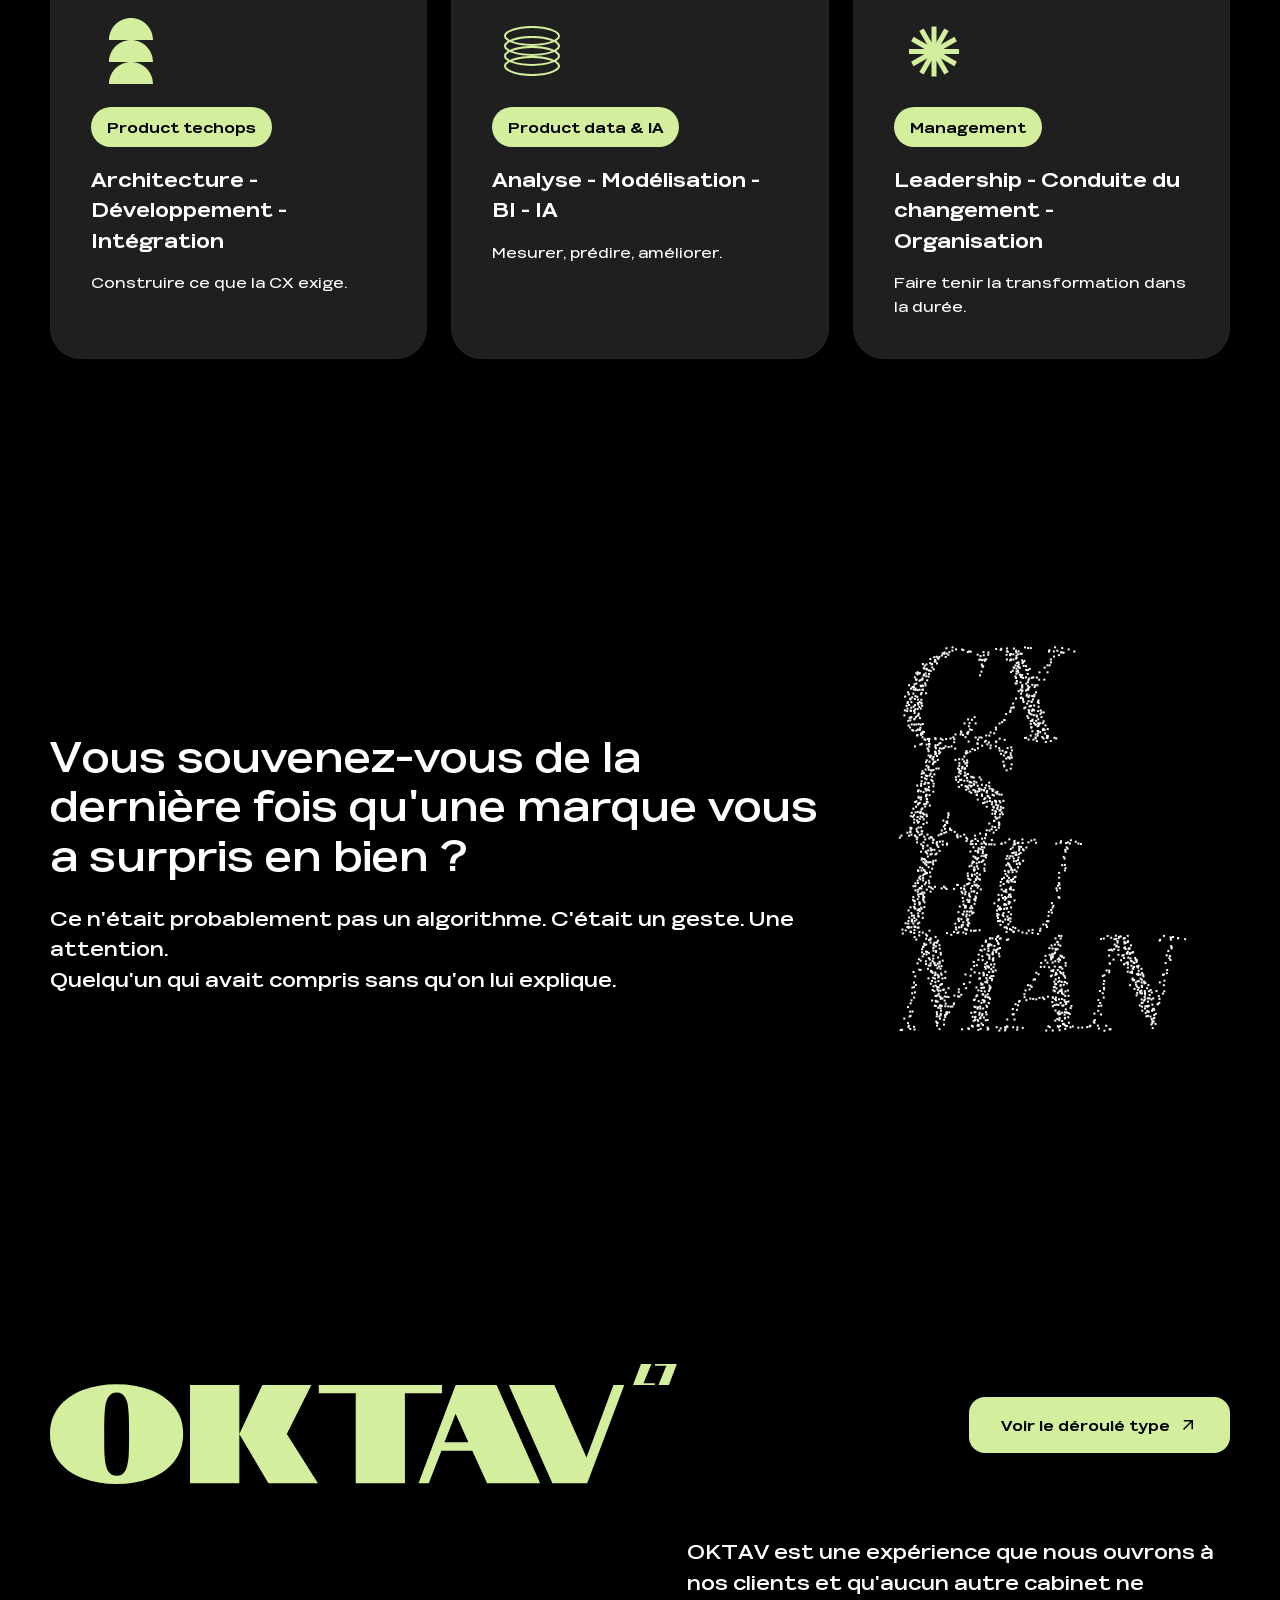
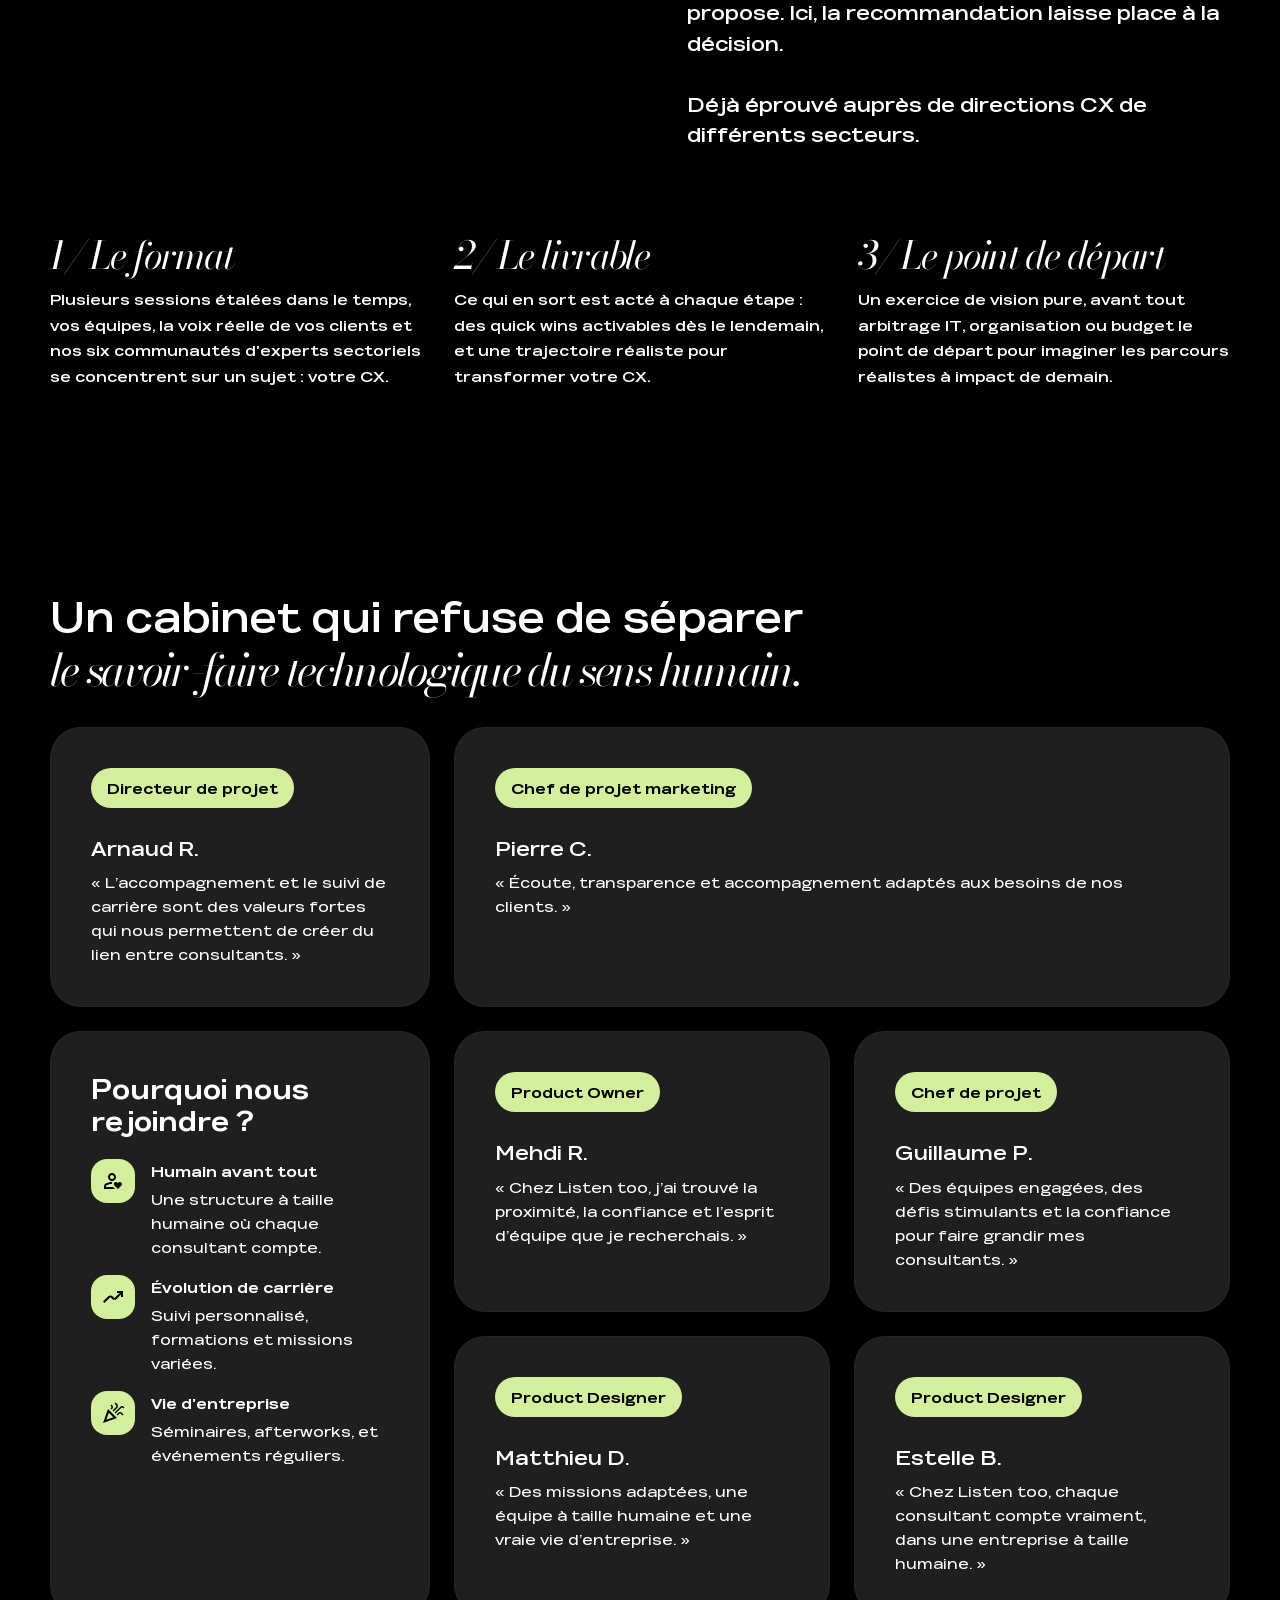
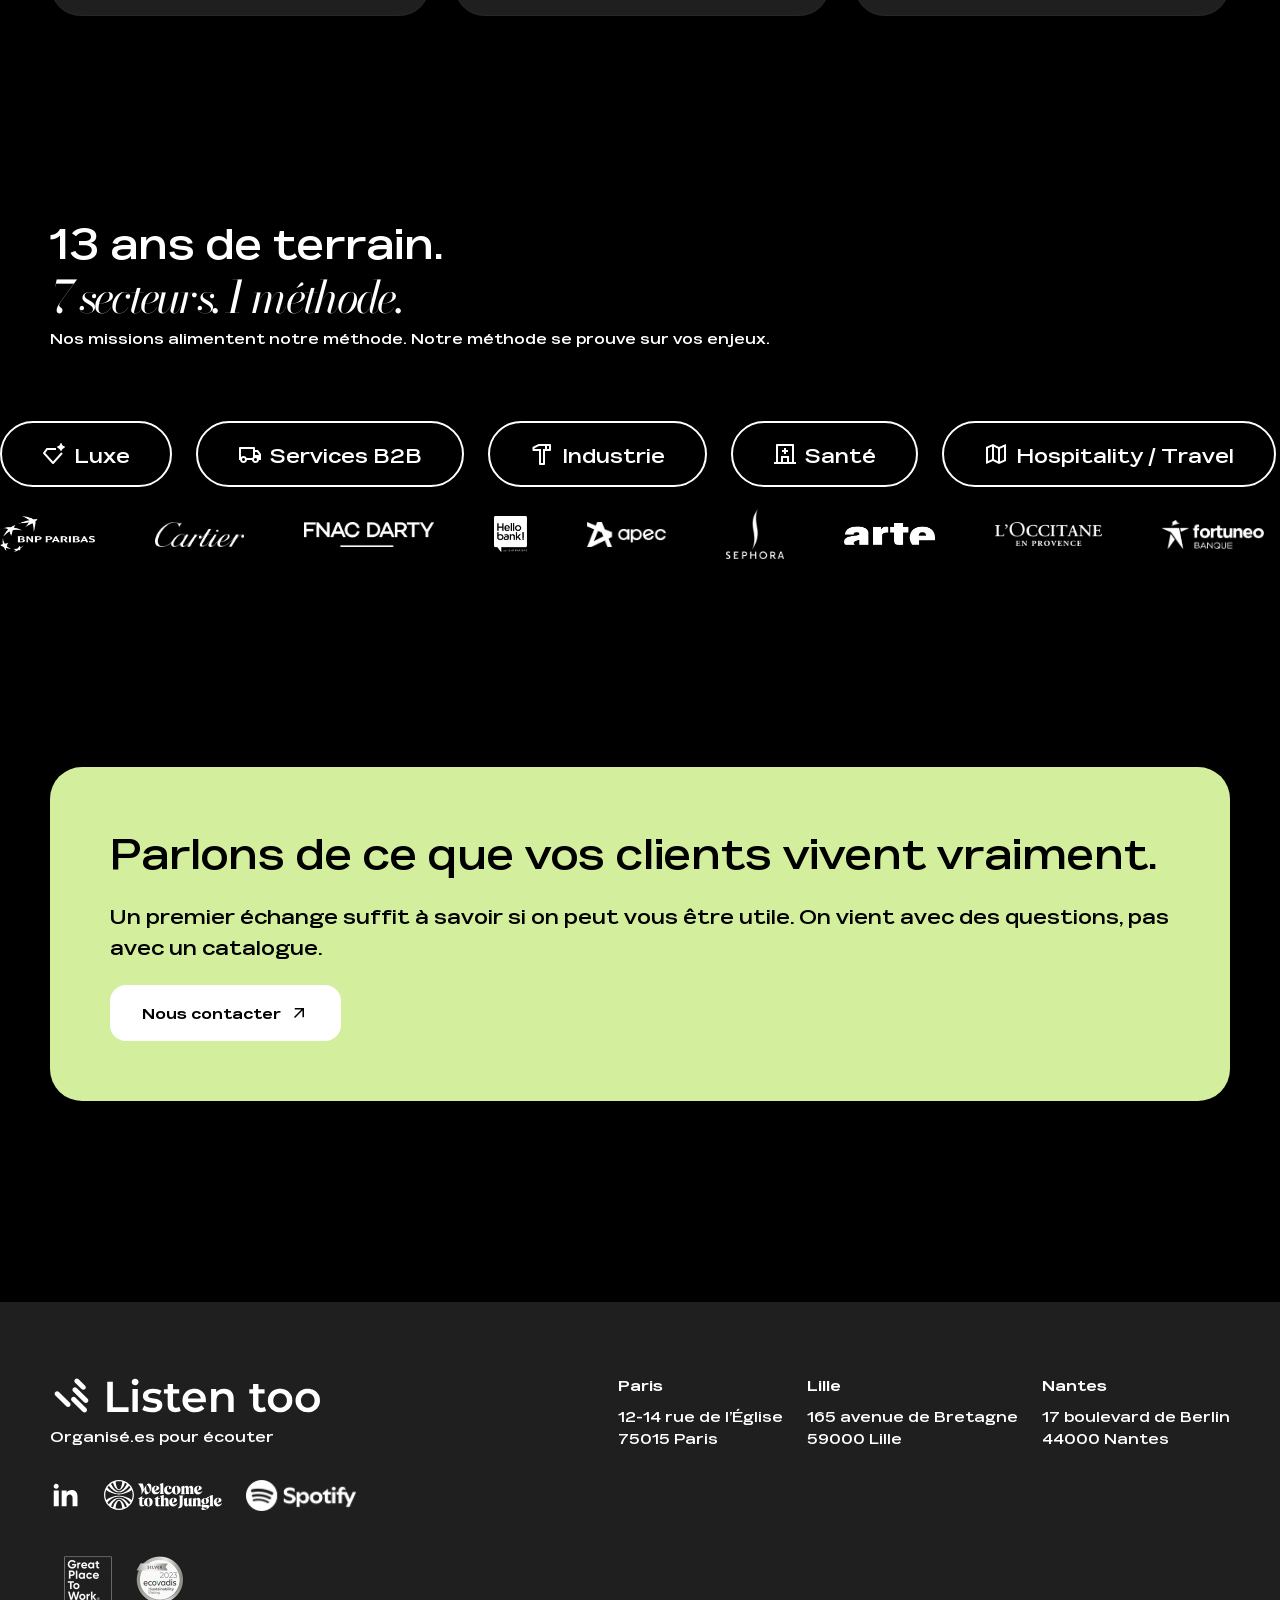
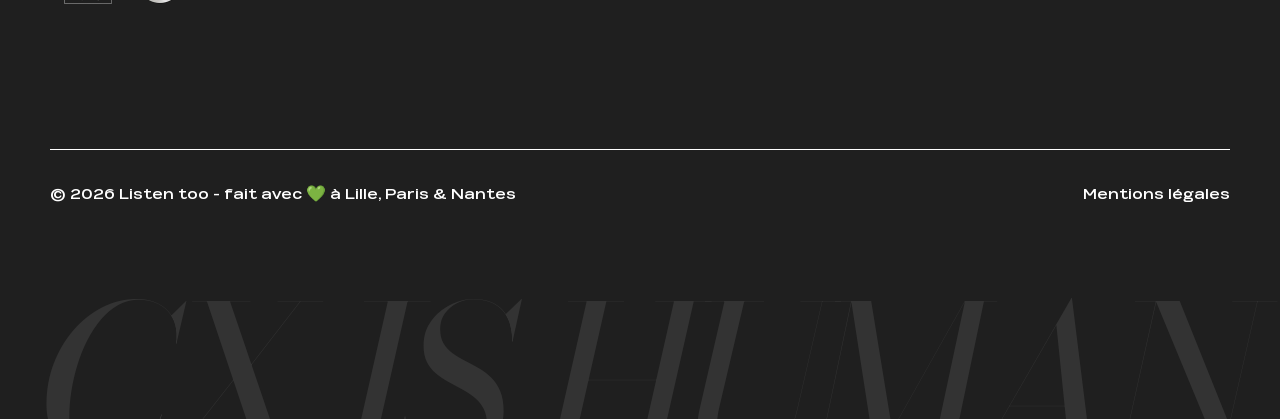
==== commit 5f93e6f3: "Testimonials: Arnaud R. is 'Directeur de projet' Co-Authored-By: Claude Opus 5.5 <noreply@anthropic." ====
--- a/index.html
+++ b/index.html
@@ -226,7 +226,7 @@
 
         <div class="team">
           <figure class="card quote">
-            <span class="badge">PM / Directeur Projet</span>
+            <span class="badge">Directeur de projet</span>
             <figcaption class="card__title">Arnaud R.</figcaption>
             <blockquote class="card__text">«&nbsp;L’accompagnement et le suivi de carrière sont des valeurs fortes qui nous permettent de créer du lien entre consultants.&nbsp;»</blockquote>
           </figure>
